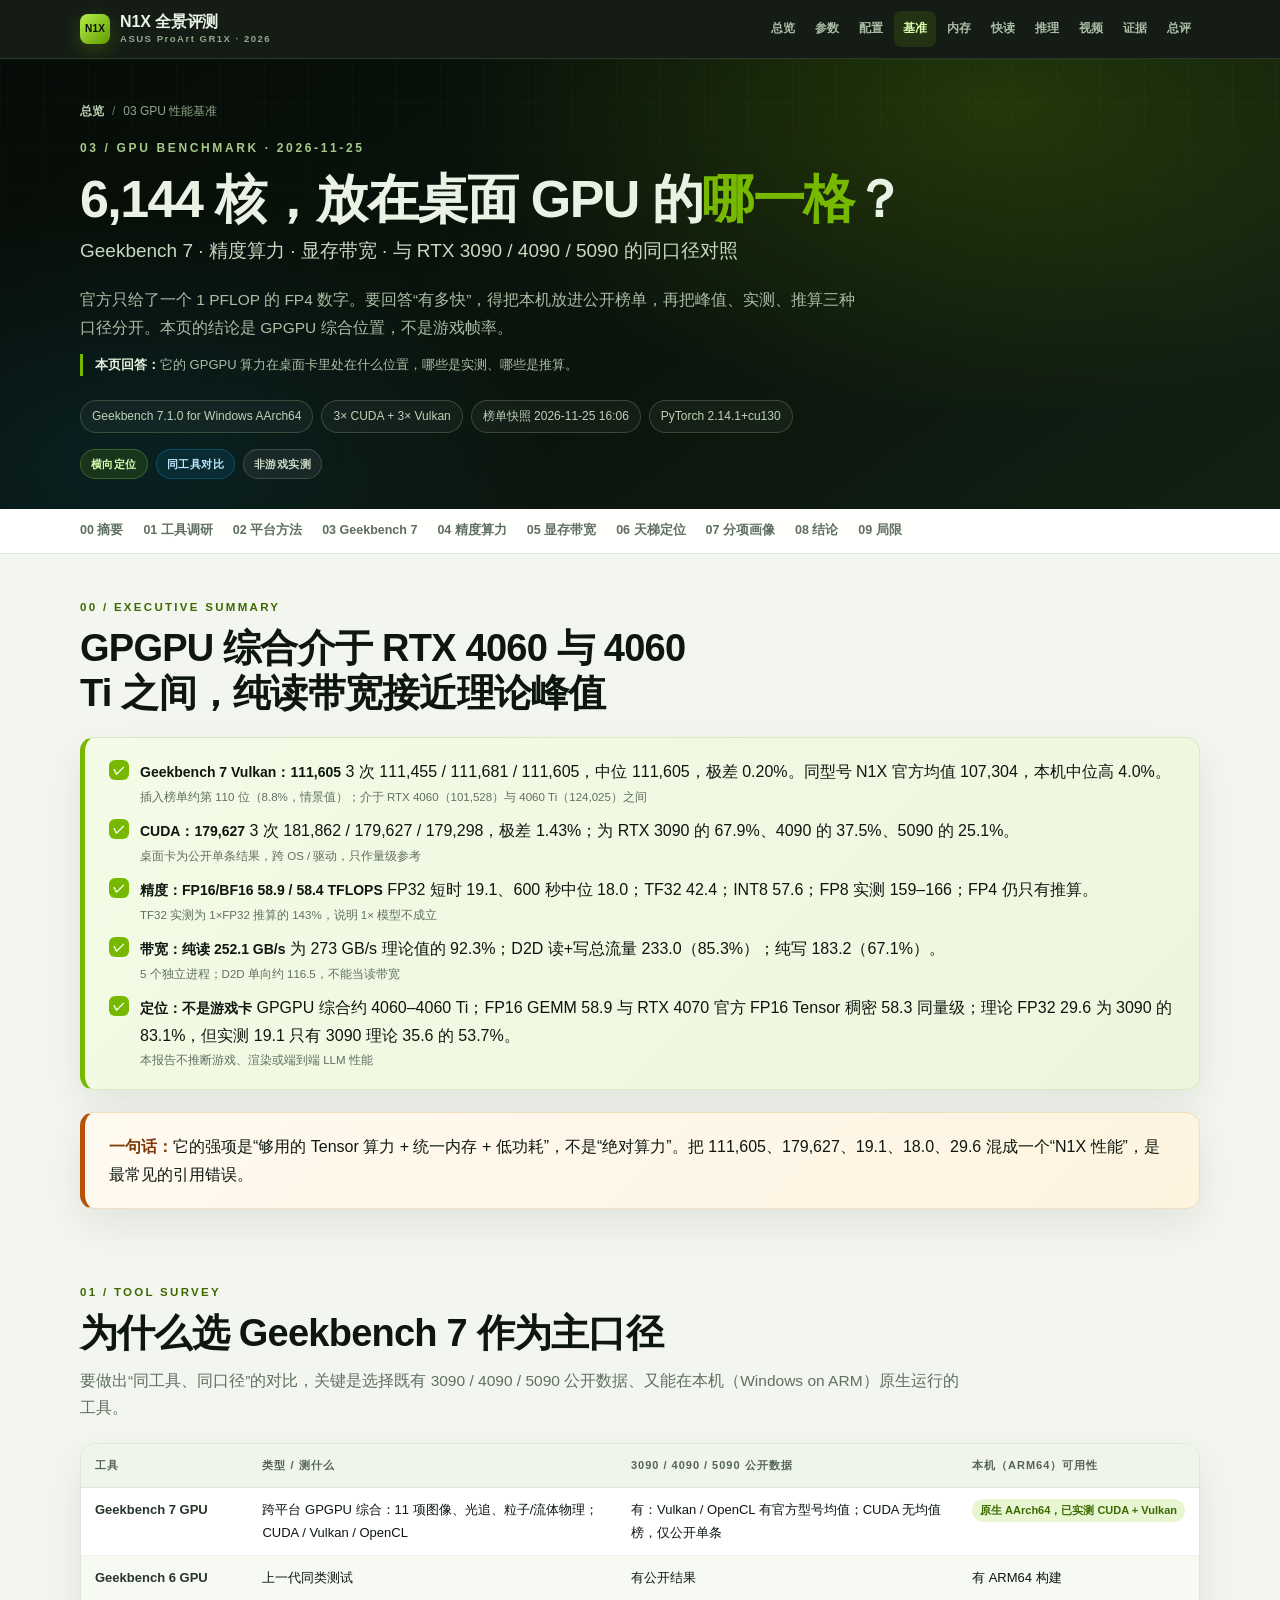
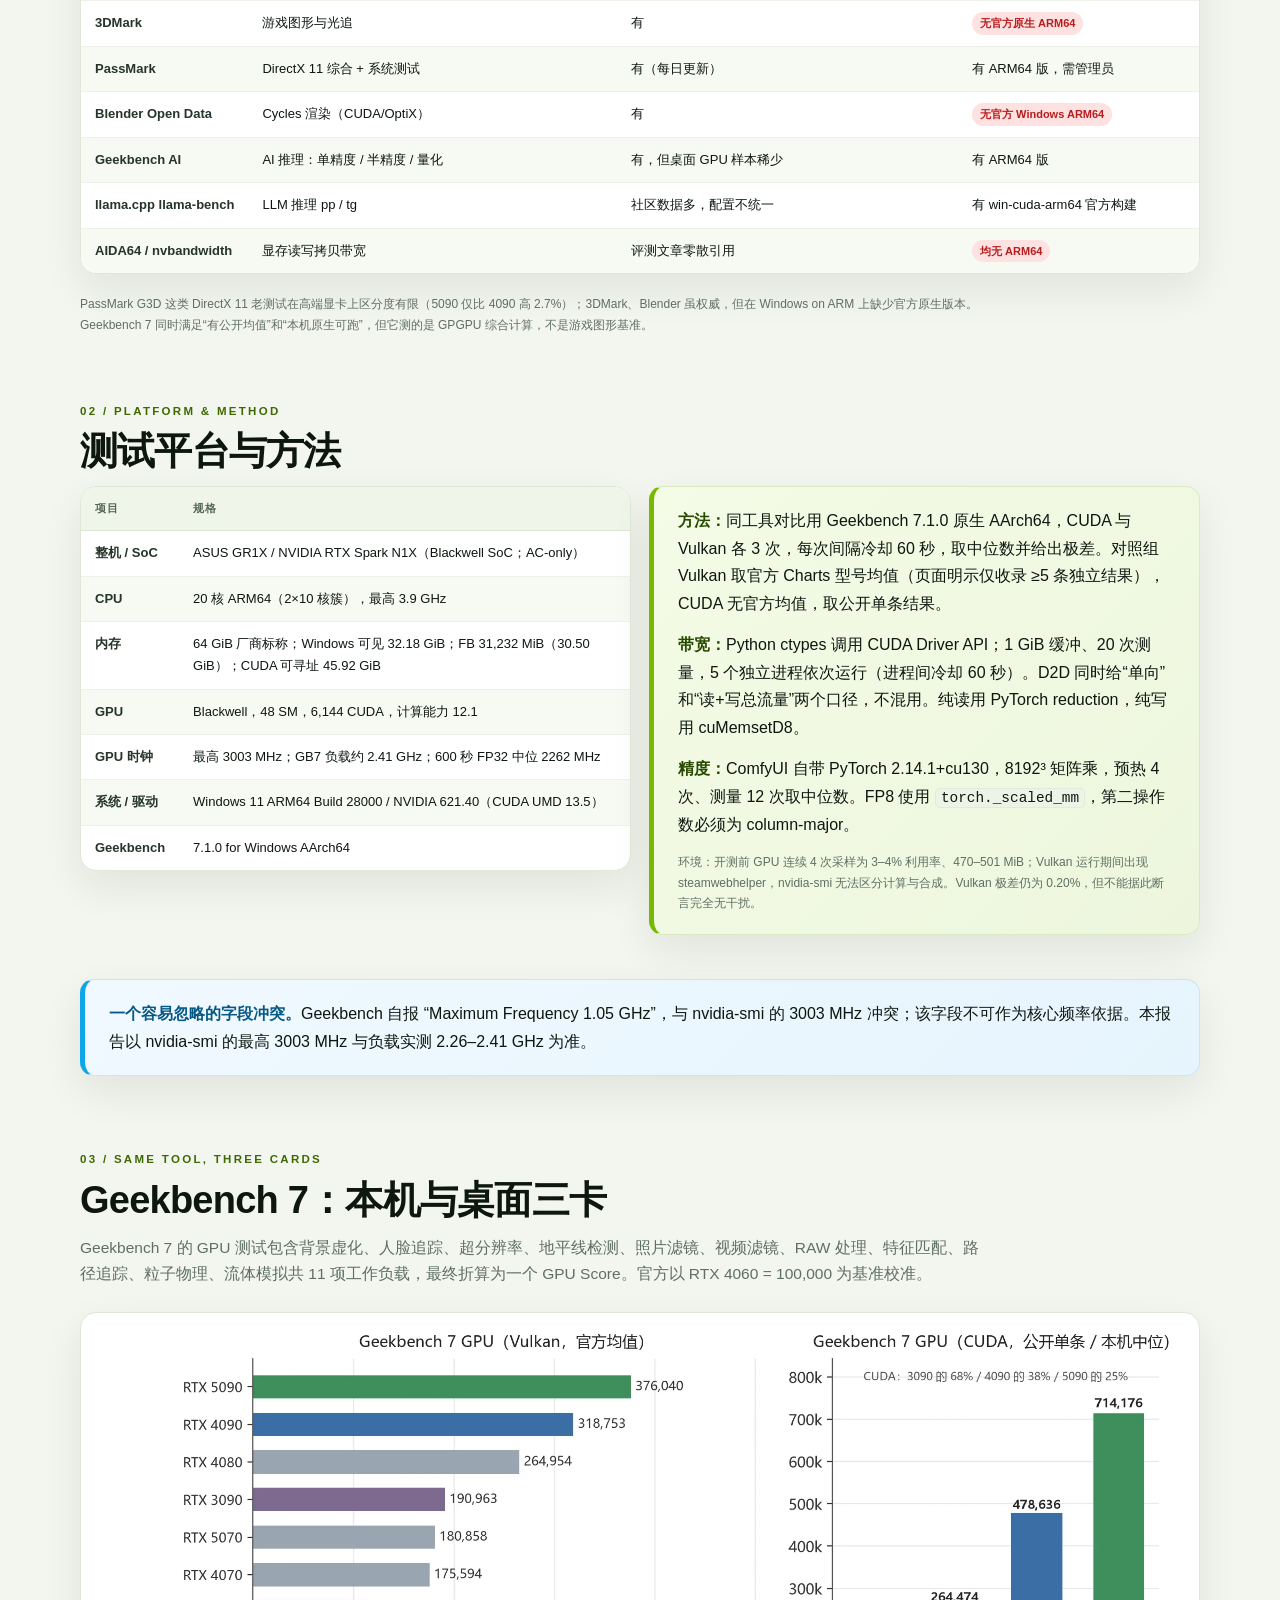
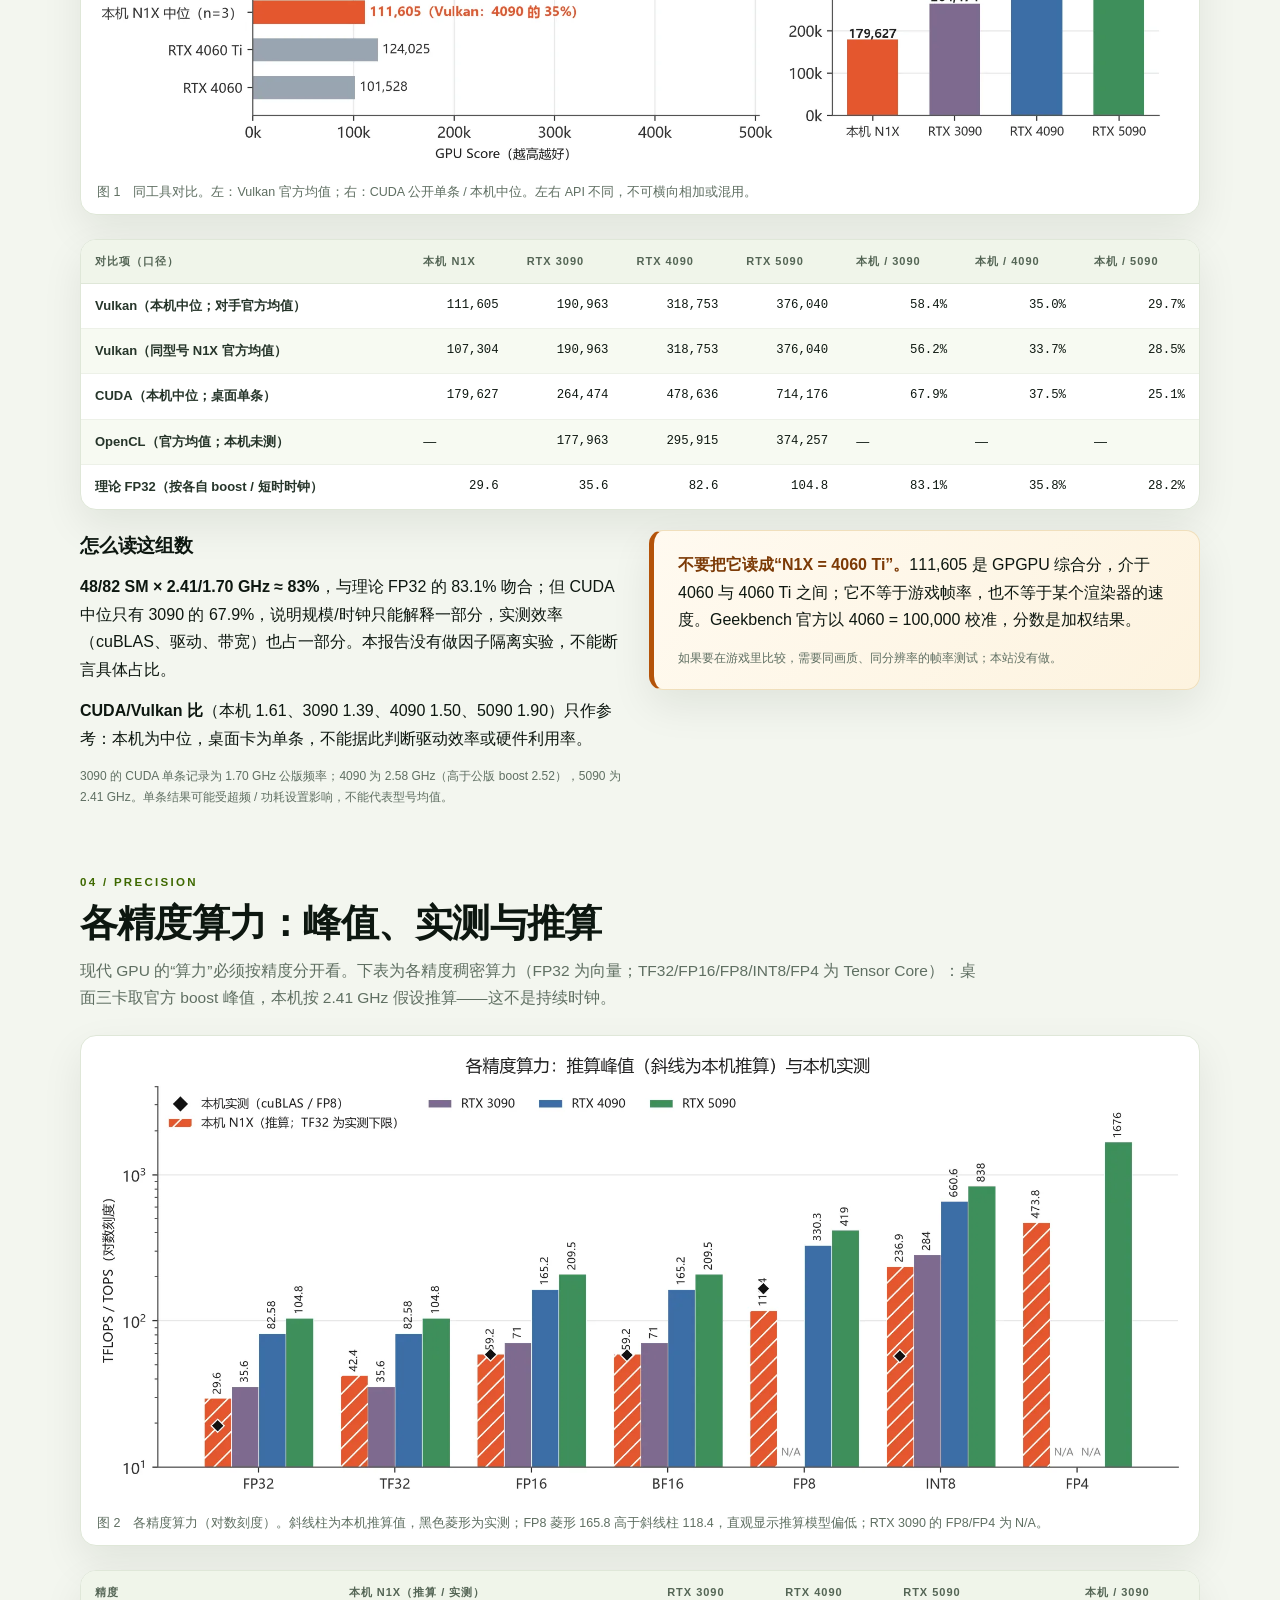
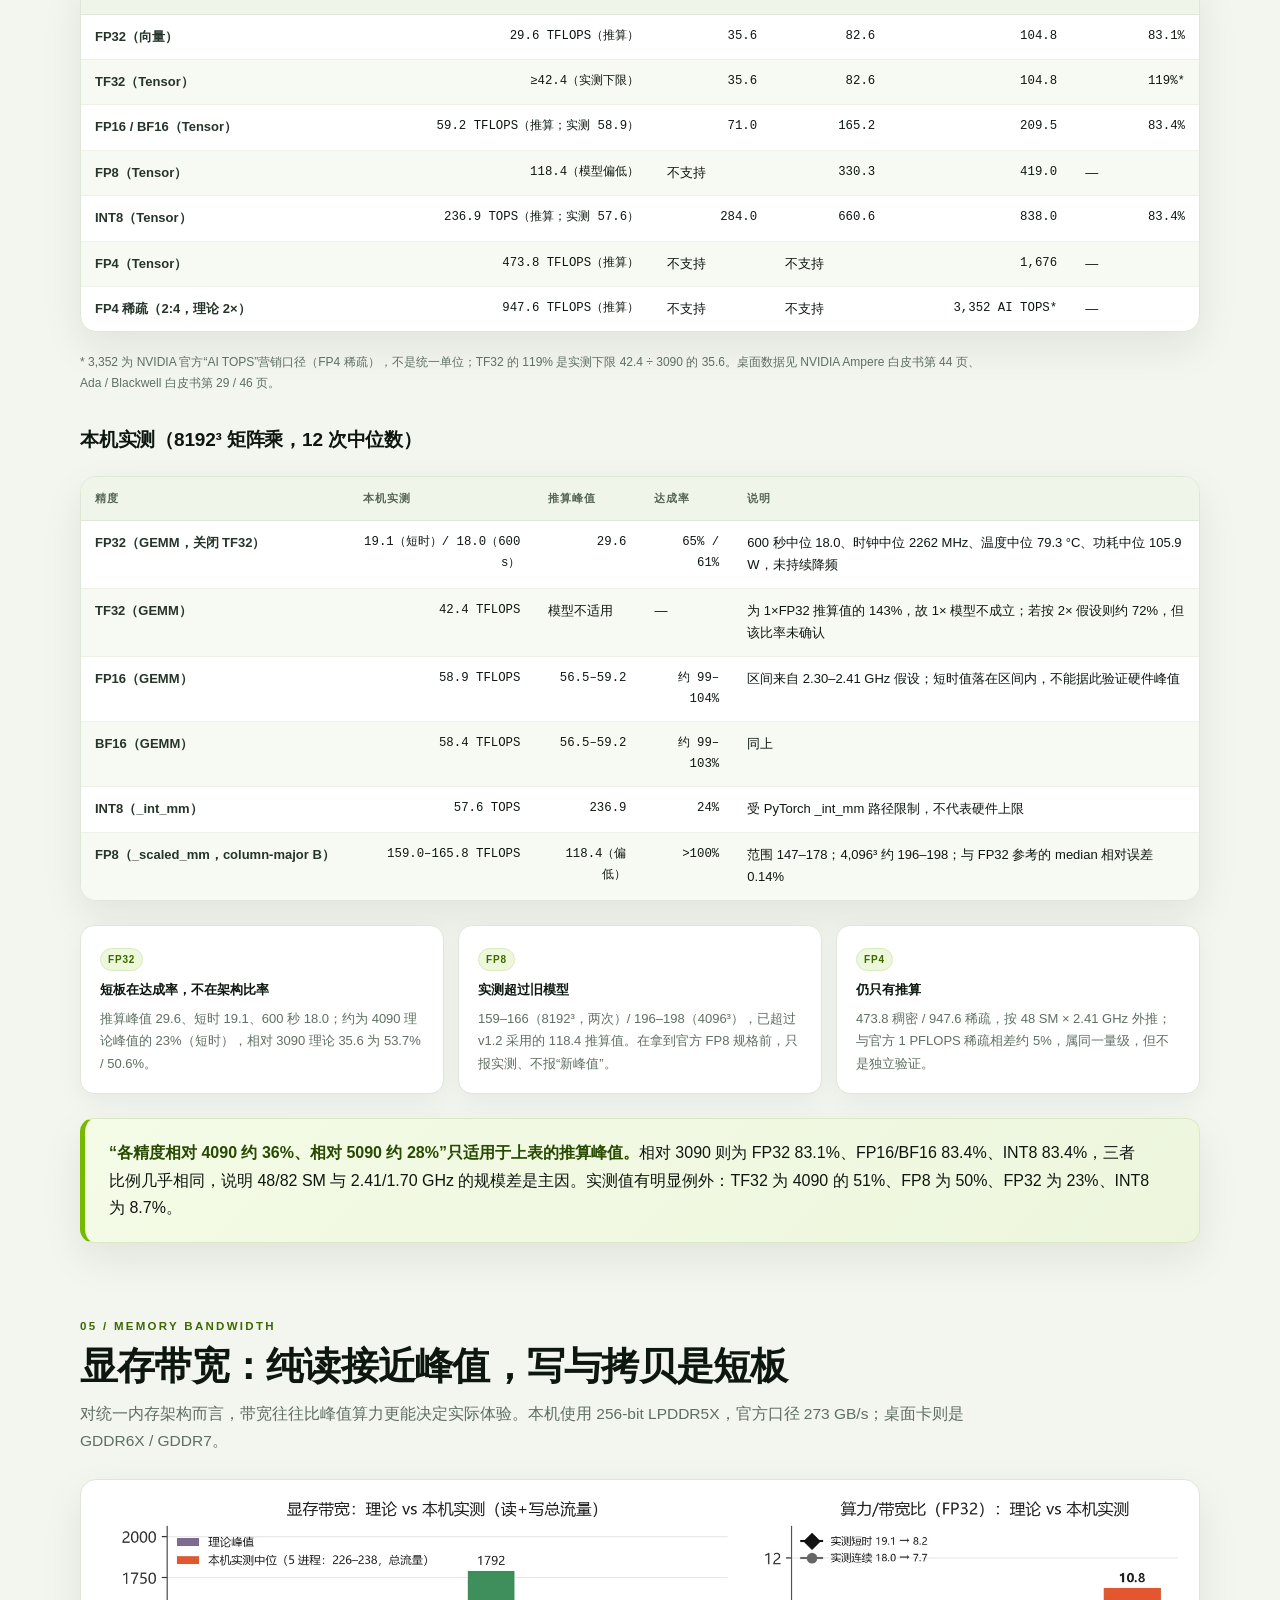
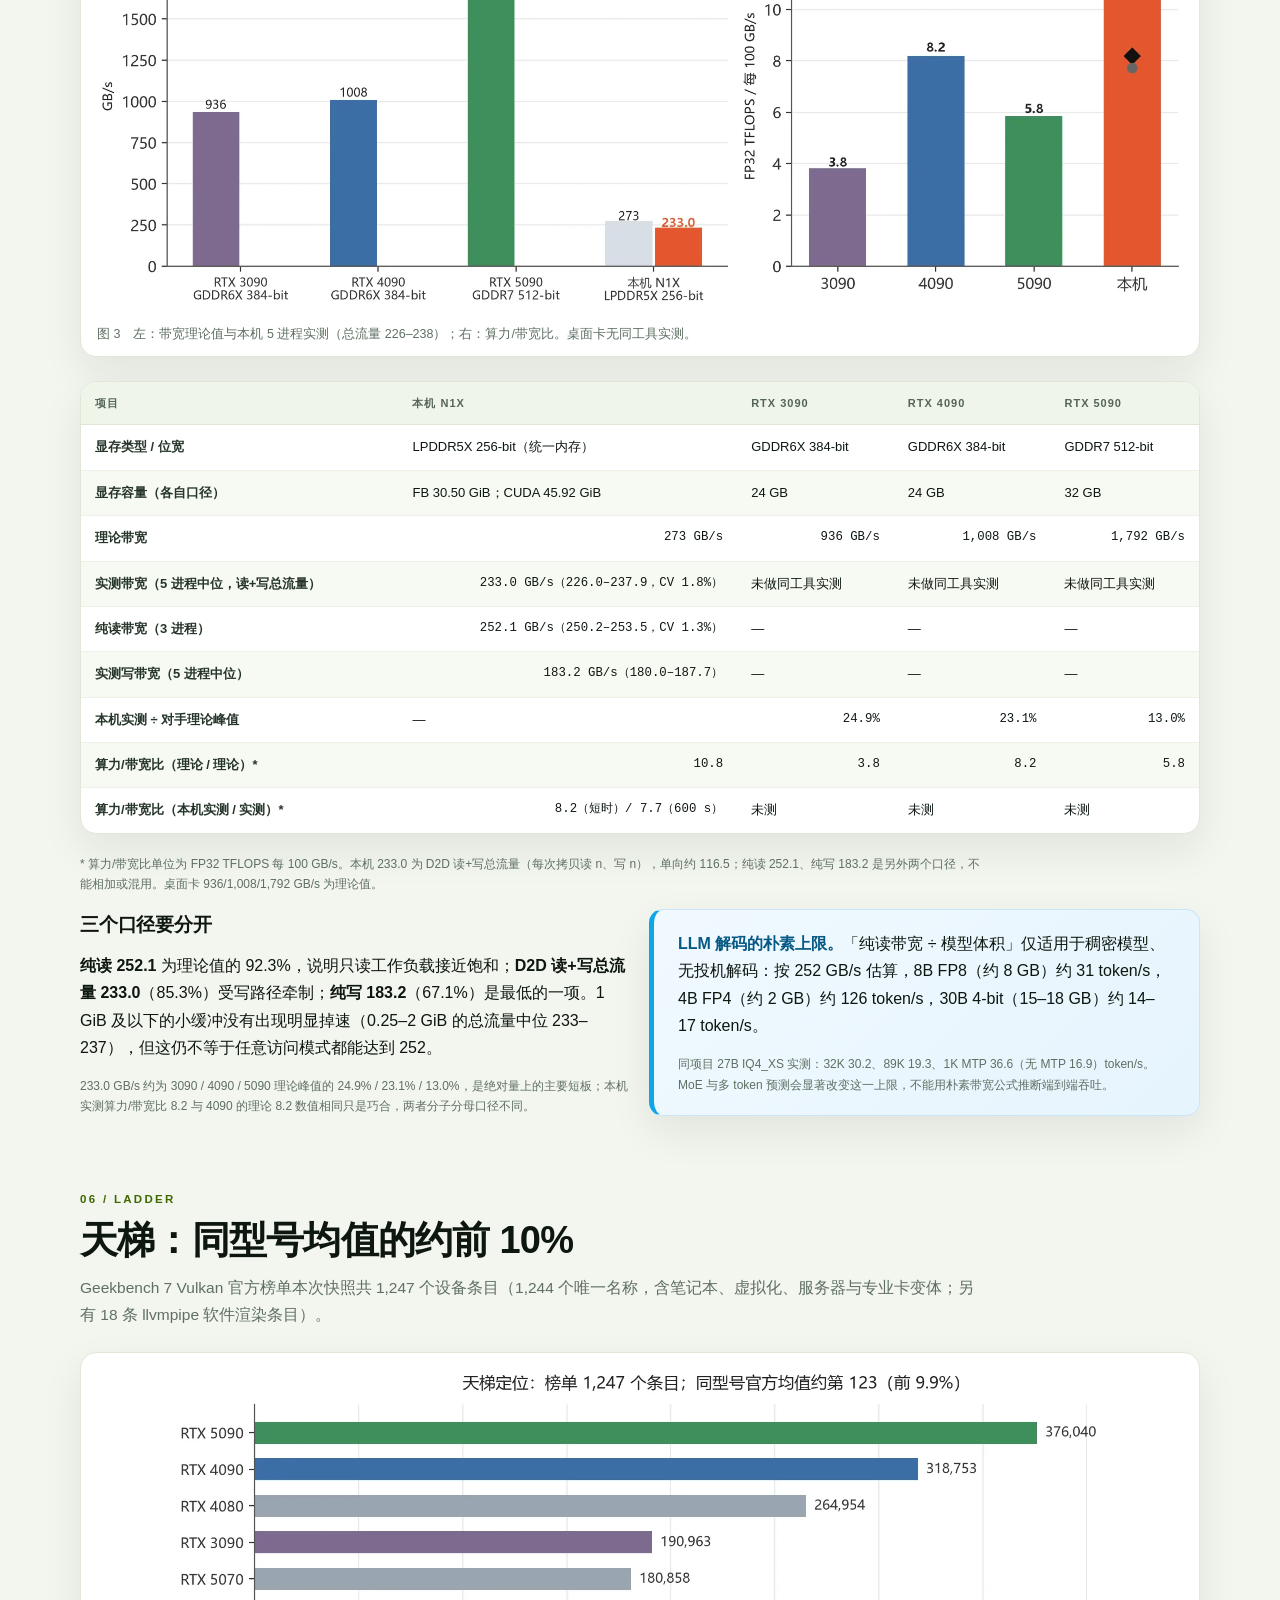
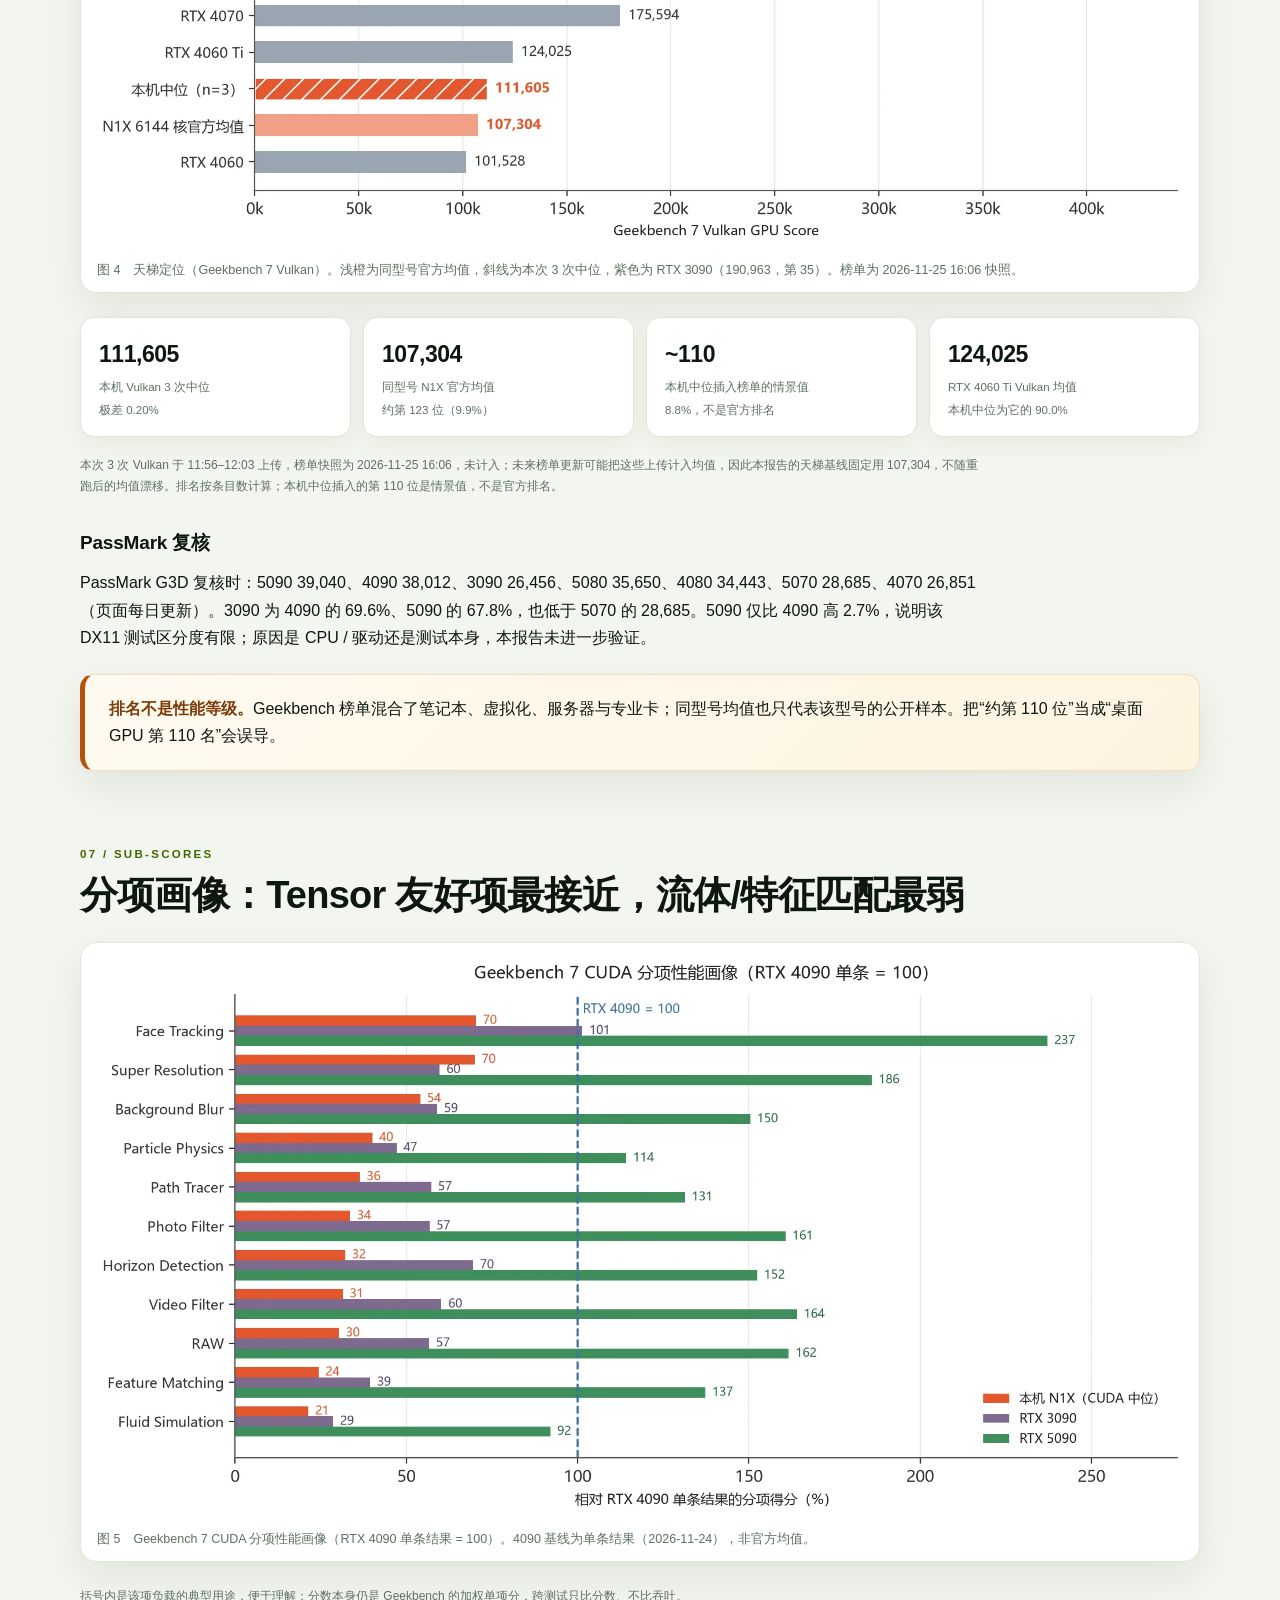
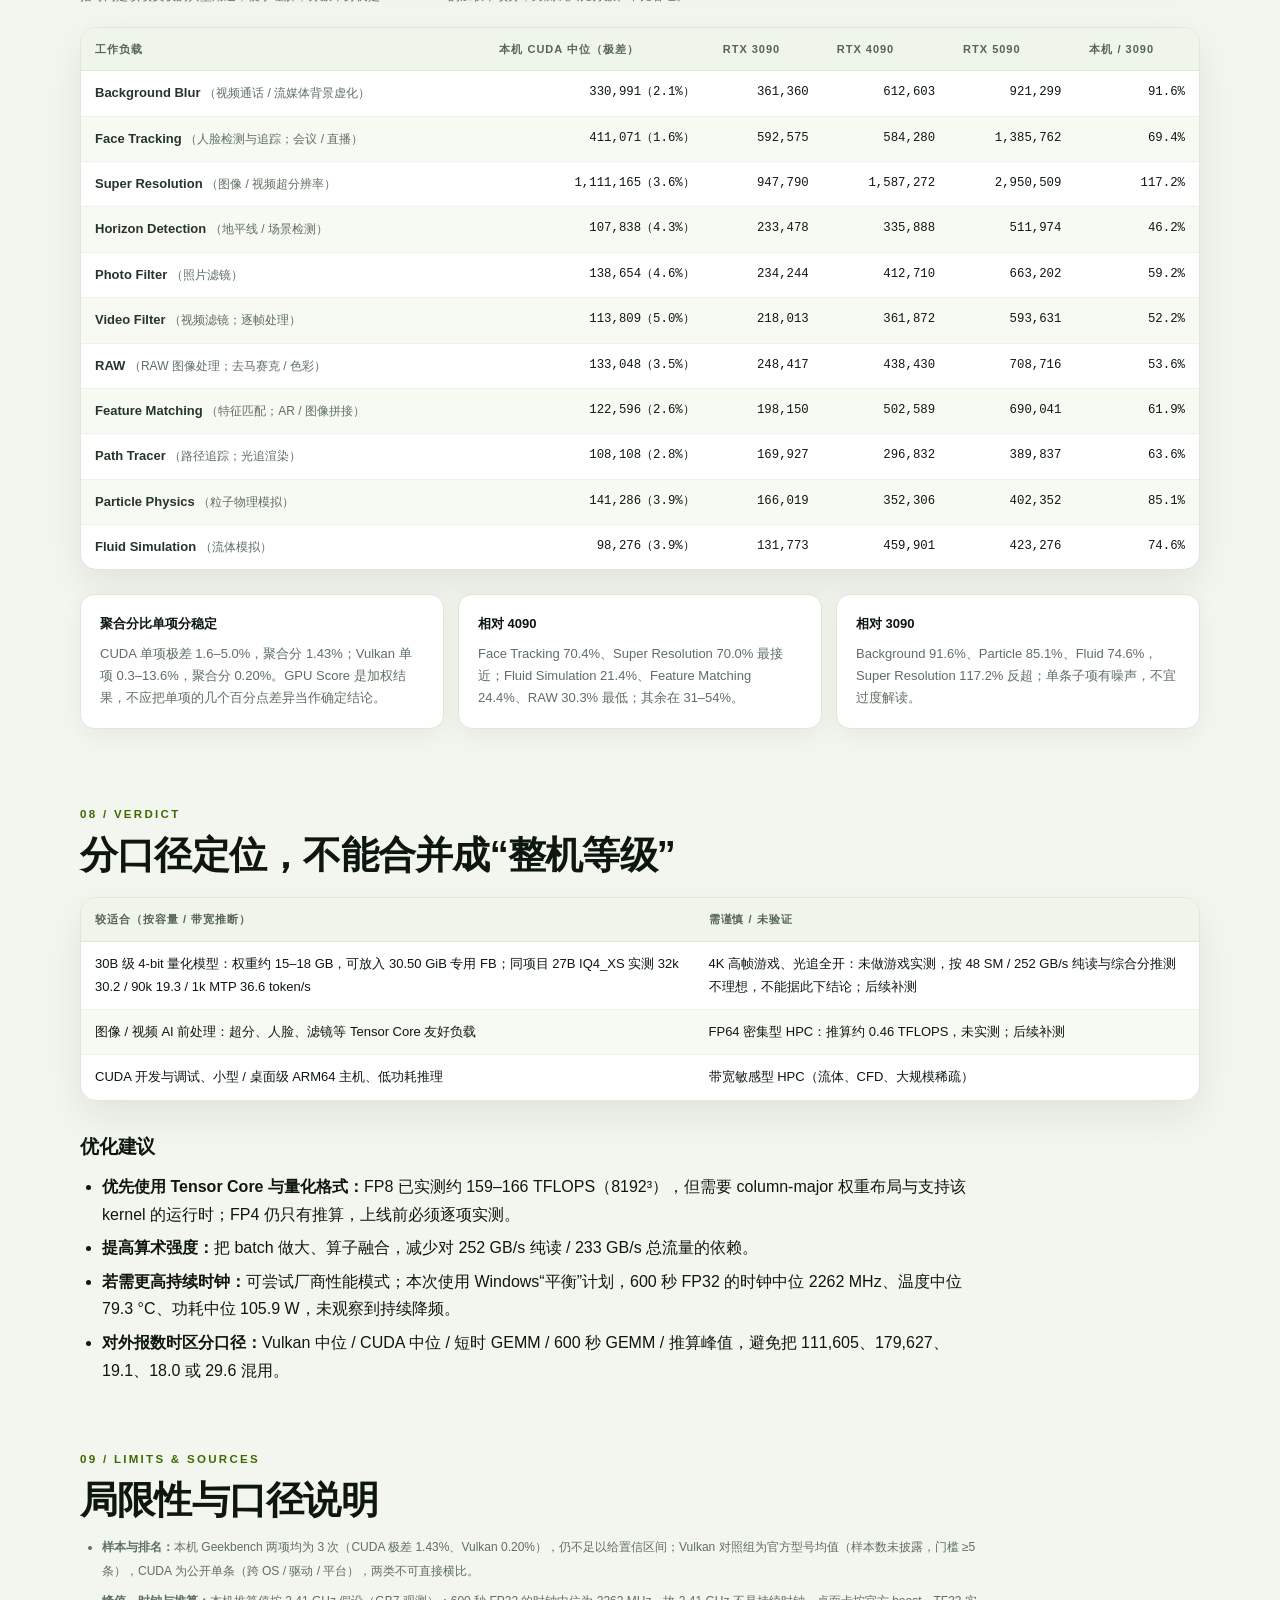
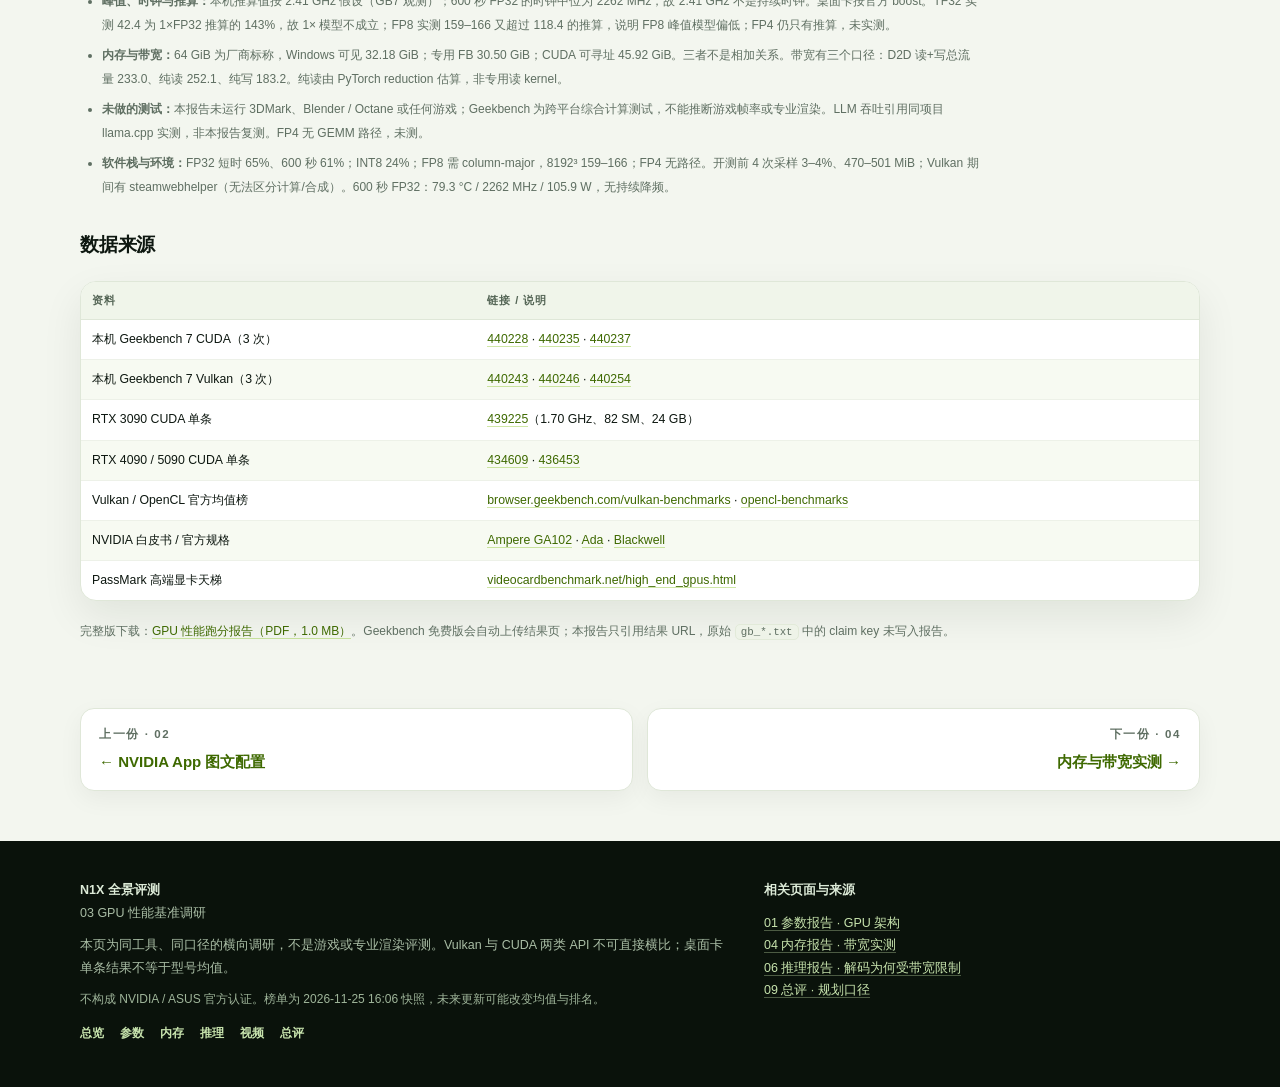
==== benchmark.html @ 232b4c3b "站点发布版：N1X RTX Spark 全景评测（9 份报告 + 总览） 纯静态站点，WebP 图片与证据截图；原始日志不随仓库发布。发布用 Actions 白名单，只上传 HTML / assets" ====
<!doctype html>
<html lang="zh-CN">
<head>
<meta charset="utf-8">
<meta name="viewport" content="width=device-width,initial-scale=1">
<title>03 GPU 性能基准调研 · N1X 全景评测</title>
<meta name="description" content="RTX Spark N1X 的 Geekbench 7、各精度算力与显存带宽实测，与 RTX 3090 / 4090 / 5090 的同口径对照。">
<link rel="stylesheet" href="assets/site.css">
<link rel="icon" href="assets/favicon.svg" type="image/svg+xml">
</head>
<body>
<a class="skip-link" href="#main">跳到正文</a>
<div class="progress-bar" aria-hidden="true"></div>

<header class="topbar">
  <div class="wrap">
    <a class="brand" href="index.html"><span class="mark">N1X</span><span>N1X 全景评测<small>ASUS ProArt GR1X · 2026</small></span></a>
    <button class="nav-toggle" type="button" aria-expanded="false" aria-controls="site-nav">目录</button>
    <nav class="nav" id="site-nav" aria-label="站点导航">
      <a href="index.html">总览</a>
      <a href="spec.html">参数</a>
      <a href="nvidia-app.html">配置</a>
      <a href="benchmark.html" class="active">基准</a>
      <a href="memory.html">内存</a>
      <a href="memory-story.html">快读</a>
      <a href="qwen.html">推理</a>
      <a href="h3.html">视频</a>
      <a href="evidence.html">证据</a>
      <a href="verdict.html">总评</a>
    </nav>
  </div>
</header>

<header class="hero compact">
  <div class="wrap">
    <div class="crumbs"><a href="index.html">总览</a><span class="sep">/</span><span>03 GPU 性能基准</span></div>
    <div class="eyebrow">03 / GPU benchmark · 2026-11-25</div>
    <h1>6,144 核，放在桌面 GPU 的<span>哪一格</span>？</h1>
    <p class="sub">Geekbench 7 · 精度算力 · 显存带宽 · 与 RTX 3090 / 4090 / 5090 的同口径对照</p>
    <p class="lede">官方只给了一个 1 PFLOP 的 FP4 数字。要回答“有多快”，得把本机放进公开榜单，再把峰值、实测、推算三种口径分开。本页的结论是 GPGPU 综合位置，不是游戏帧率。</p>
    <p class="page-q"><b>本页回答：</b>它的 GPGPU 算力在桌面卡里处在什么位置，哪些是实测、哪些是推算。</p>
    <div class="meta">
      <span>Geekbench 7.1.0 for Windows AArch64</span>
      <span>3× CUDA + 3× Vulkan</span>
      <span>榜单快照 2026-11-25 16:06</span>
      <span>PyTorch 2.14.1+cu130</span>
    </div>
    <div class="roles"><span class="role-pill">横向定位</span><span class="role-pill alt">同工具对比</span><span class="role-pill gray">非游戏实测</span></div>
  </div>
</header>

<nav class="toc" aria-label="本页目录">
  <div class="wrap">
    <a href="#s-summary">00 摘要</a><a href="#s-tools">01 工具调研</a><a href="#s-platform">02 平台方法</a>
    <a href="#s-gb7">03 Geekbench 7</a><a href="#s-precision">04 精度算力</a><a href="#s-bandwidth">05 显存带宽</a>
    <a href="#s-ladder">06 天梯定位</a><a href="#s-profile">07 分项画像</a><a href="#s-conclusion">08 结论</a><a href="#s-limits">09 局限</a>
  </div>
</nav>

<main class="wrap" id="main">

<section id="s-summary">
  <div class="kicker">00 / Executive summary</div>
  <h2>GPGPU 综合介于 RTX 4060 与 4060 Ti 之间，纯读带宽接近理论峰值</h2>
  <div class="callout">
    <ul class="checklist">
      <li><span class="ck">✓</span><div><b>Geekbench 7 Vulkan：111,605</b> 3 次 111,455 / 111,681 / 111,605，中位 111,605，极差 0.20%。同型号 N1X 官方均值 107,304，本机中位高 4.0%。<span class="tiny">插入榜单约第 110 位（8.8%，情景值）；介于 RTX 4060（101,528）与 4060 Ti（124,025）之间</span></div></li>
      <li><span class="ck">✓</span><div><b>CUDA：179,627</b> 3 次 181,862 / 179,627 / 179,298，极差 1.43%；为 RTX 3090 的 67.9%、4090 的 37.5%、5090 的 25.1%。<span class="tiny">桌面卡为公开单条结果，跨 OS / 驱动，只作量级参考</span></div></li>
      <li><span class="ck">✓</span><div><b>精度：FP16/BF16 58.9 / 58.4 TFLOPS</b> FP32 短时 19.1、600 秒中位 18.0；TF32 42.4；INT8 57.6；FP8 实测 159–166；FP4 仍只有推算。<span class="tiny">TF32 实测为 1×FP32 推算的 143%，说明 1× 模型不成立</span></div></li>
      <li><span class="ck">✓</span><div><b>带宽：纯读 252.1 GB/s</b> 为 273 GB/s 理论值的 92.3%；D2D 读+写总流量 233.0（85.3%）；纯写 183.2（67.1%）。<span class="tiny">5 个独立进程；D2D 单向约 116.5，不能当读带宽</span></div></li>
      <li><span class="ck">✓</span><div><b>定位：不是游戏卡</b> GPGPU 综合约 4060–4060 Ti；FP16 GEMM 58.9 与 RTX 4070 官方 FP16 Tensor 稠密 58.3 同量级；理论 FP32 29.6 为 3090 的 83.1%，但实测 19.1 只有 3090 理论 35.6 的 53.7%。<span class="tiny">本报告不推断游戏、渲染或端到端 LLM 性能</span></div></li>
    </ul>
  </div>
  <div class="callout amber">
    <p><strong>一句话：</strong>它的强项是“够用的 Tensor 算力 + 统一内存 + 低功耗”，不是“绝对算力”。把 111,605、179,627、19.1、18.0、29.6 混成一个“N1X 性能”，是最常见的引用错误。</p>
  </div>
</section>

<section id="s-tools">
  <div class="kicker">01 / Tool survey</div>
  <h2>为什么选 Geekbench 7 作为主口径</h2>
  <p class="lead">要做出“同工具、同口径”的对比，关键是选择既有 3090 / 4090 / 5090 公开数据、又能在本机（Windows on ARM）原生运行的工具。</p>
  <div class="table-wrap">
    <table>
      <thead><tr><th>工具</th><th>类型 / 测什么</th><th>3090 / 4090 / 5090 公开数据</th><th>本机（ARM64）可用性</th></tr></thead>
      <tbody>
        <tr><td class="dim">Geekbench 7 GPU</td><td>跨平台 GPGPU 综合：11 项图像、光追、粒子/流体物理；CUDA / Vulkan / OpenCL</td><td>有：Vulkan / OpenCL 有官方型号均值；CUDA 无均值榜，仅公开单条</td><td><span class="badge ok">原生 AArch64，已实测 CUDA + Vulkan</span></td></tr>
        <tr><td class="dim">Geekbench 6 GPU</td><td>上一代同类测试</td><td>有公开结果</td><td>有 ARM64 构建</td></tr>
        <tr><td class="dim">3DMark</td><td>游戏图形与光追</td><td>有</td><td><span class="badge no">无官方原生 ARM64</span></td></tr>
        <tr><td class="dim">PassMark</td><td>DirectX 11 综合 + 系统测试</td><td>有（每日更新）</td><td>有 ARM64 版，需管理员</td></tr>
        <tr><td class="dim">Blender Open Data</td><td>Cycles 渲染（CUDA/OptiX）</td><td>有</td><td><span class="badge no">无官方 Windows ARM64</span></td></tr>
        <tr><td class="dim">Geekbench AI</td><td>AI 推理：单精度 / 半精度 / 量化</td><td>有，但桌面 GPU 样本稀少</td><td>有 ARM64 版</td></tr>
        <tr><td class="dim">llama.cpp llama-bench</td><td>LLM 推理 pp / tg</td><td>社区数据多，配置不统一</td><td>有 win-cuda-arm64 官方构建</td></tr>
        <tr><td class="dim">AIDA64 / nvbandwidth</td><td>显存读写拷贝带宽</td><td>评测文章零散引用</td><td><span class="badge no">均无 ARM64</span></td></tr>
      </tbody>
    </table>
  </div>
  <p class="small">PassMark G3D 这类 DirectX 11 老测试在高端显卡上区分度有限（5090 仅比 4090 高 2.7%）；3DMark、Blender 虽权威，但在 Windows on ARM 上缺少官方原生版本。Geekbench 7 同时满足“有公开均值”和“本机原生可跑”，但它测的是 GPGPU 综合计算，不是游戏图形基准。</p>
</section>

<section id="s-platform">
  <div class="kicker">02 / Platform & method</div>
  <h2>测试平台与方法</h2>
  <div class="grid-2">
    <div class="table-wrap" style="margin-top:0">
      <table>
        <thead><tr><th>项目</th><th>规格</th></tr></thead>
        <tbody>
          <tr><td class="dim">整机 / SoC</td><td>ASUS GR1X / NVIDIA RTX Spark N1X（Blackwell SoC；AC-only）</td></tr>
          <tr><td class="dim">CPU</td><td>20 核 ARM64（2×10 核簇），最高 3.9 GHz</td></tr>
          <tr><td class="dim">内存</td><td>64 GiB 厂商标称；Windows 可见 32.18 GiB；FB 31,232 MiB（30.50 GiB）；CUDA 可寻址 45.92 GiB</td></tr>
          <tr><td class="dim">GPU</td><td>Blackwell，48 SM，6,144 CUDA，计算能力 12.1</td></tr>
          <tr><td class="dim">GPU 时钟</td><td>最高 3003 MHz；GB7 负载约 2.41 GHz；600 秒 FP32 中位 2262 MHz</td></tr>
          <tr><td class="dim">系统 / 驱动</td><td>Windows 11 ARM64 Build 28000 / NVIDIA 621.40（CUDA UMD 13.5）</td></tr>
          <tr><td class="dim">Geekbench</td><td>7.1.0 for Windows AArch64</td></tr>
        </tbody>
      </table>
    </div>
    <div class="callout" style="margin-top:0">
      <p><strong>方法：</strong>同工具对比用 Geekbench 7.1.0 原生 AArch64，CUDA 与 Vulkan 各 3 次，每次间隔冷却 60 秒，取中位数并给出极差。对照组 Vulkan 取官方 Charts 型号均值（页面明示仅收录 ≥5 条独立结果），CUDA 无官方均值，取公开单条结果。</p>
      <p><strong>带宽：</strong>Python ctypes 调用 CUDA Driver API；1 GiB 缓冲、20 次测量，5 个独立进程依次运行（进程间冷却 60 秒）。D2D 同时给“单向”和“读+写总流量”两个口径，不混用。纯读用 PyTorch reduction，纯写用 cuMemsetD8。</p>
      <p><strong>精度：</strong>ComfyUI 自带 PyTorch 2.14.1+cu130，8192³ 矩阵乘，预热 4 次、测量 12 次取中位数。FP8 使用 <code>torch._scaled_mm</code>，第二操作数必须为 column-major。</p>
      <p class="small" style="margin-bottom:0">环境：开测前 GPU 连续 4 次采样为 3–4% 利用率、470–501 MiB；Vulkan 运行期间出现 steamwebhelper，nvidia-smi 无法区分计算与合成。Vulkan 极差仍为 0.20%，但不能据此断言完全无干扰。</p>
    </div>
  </div>
  <div class="callout blue">
    <p><strong>一个容易忽略的字段冲突。</strong>Geekbench 自报 “Maximum Frequency 1.05 GHz”，与 nvidia-smi 的 3003 MHz 冲突；该字段不可作为核心频率依据。本报告以 nvidia-smi 的最高 3003 MHz 与负载实测 2.26–2.41 GHz 为准。</p>
  </div>
</section>

<section id="s-gb7">
  <div class="kicker">03 / Same tool, three cards</div>
  <h2>Geekbench 7：本机与桌面三卡</h2>
  <p class="lead">Geekbench 7 的 GPU 测试包含背景虚化、人脸追踪、超分辨率、地平线检测、照片滤镜、视频滤镜、RAW 处理、特征匹配、路径追踪、粒子物理、流体模拟共 11 项工作负载，最终折算为一个 GPU Score。官方以 RTX 4060 = 100,000 为基准校准。</p>
  <figure>
    <img src="assets/img/bench/fig1_gb7.webp" alt="Geekbench 7 本机与 RTX 3090/4090/5090 对比图" width="2056" height="840" loading="lazy" decoding="async">
    <figcaption>图 1　同工具对比。左：Vulkan 官方均值；右：CUDA 公开单条 / 本机中位。左右 API 不同，不可横向相加或混用。</figcaption>
  </figure>
  <div class="table-wrap">
    <table>
      <thead><tr><th>对比项（口径）</th><th>本机 N1X</th><th>RTX 3090</th><th>RTX 4090</th><th>RTX 5090</th><th>本机 / 3090</th><th>本机 / 4090</th><th>本机 / 5090</th></tr></thead>
      <tbody>
        <tr><td class="dim">Vulkan（本机中位；对手官方均值）</td><td class="num">111,605</td><td class="num">190,963</td><td class="num">318,753</td><td class="num">376,040</td><td class="num">58.4%</td><td class="num">35.0%</td><td class="num">29.7%</td></tr>
        <tr><td class="dim">Vulkan（同型号 N1X 官方均值）</td><td class="num">107,304</td><td class="num">190,963</td><td class="num">318,753</td><td class="num">376,040</td><td class="num">56.2%</td><td class="num">33.7%</td><td class="num">28.5%</td></tr>
        <tr><td class="dim">CUDA（本机中位；桌面单条）</td><td class="num">179,627</td><td class="num">264,474</td><td class="num">478,636</td><td class="num">714,176</td><td class="num">67.9%</td><td class="num">37.5%</td><td class="num">25.1%</td></tr>
        <tr><td class="dim">OpenCL（官方均值；本机未测）</td><td>—</td><td class="num">177,963</td><td class="num">295,915</td><td class="num">374,257</td><td>—</td><td>—</td><td>—</td></tr>
        <tr><td class="dim">理论 FP32（按各自 boost / 短时时钟）</td><td class="num">29.6</td><td class="num">35.6</td><td class="num">82.6</td><td class="num">104.8</td><td class="num">83.1%</td><td class="num">35.8%</td><td class="num">28.2%</td></tr>
      </tbody>
    </table>
  </div>
  <div class="grid-2">
    <div>
      <h3 style="margin-top:0">怎么读这组数</h3>
      <p><b>48/82 SM × 2.41/1.70 GHz ≈ 83%</b>，与理论 FP32 的 83.1% 吻合；但 CUDA 中位只有 3090 的 67.9%，说明规模/时钟只能解释一部分，实测效率（cuBLAS、驱动、带宽）也占一部分。本报告没有做因子隔离实验，不能断言具体占比。</p>
      <p><b>CUDA/Vulkan 比</b>（本机 1.61、3090 1.39、4090 1.50、5090 1.90）只作参考：本机为中位，桌面卡为单条，不能据此判断驱动效率或硬件利用率。</p>
      <p class="small">3090 的 CUDA 单条记录为 1.70 GHz 公版频率；4090 为 2.58 GHz（高于公版 boost 2.52），5090 为 2.41 GHz。单条结果可能受超频 / 功耗设置影响，不能代表型号均值。</p>
    </div>
    <div class="callout amber" style="margin-top:0">
      <p><strong>不要把它读成“N1X = 4060 Ti”。</strong>111,605 是 GPGPU 综合分，介于 4060 与 4060 Ti 之间；它不等于游戏帧率，也不等于某个渲染器的速度。Geekbench 官方以 4060 = 100,000 校准，分数是加权结果。</p>
      <p class="small" style="margin-bottom:0">如果要在游戏里比较，需要同画质、同分辨率的帧率测试；本站没有做。</p>
    </div>
  </div>
</section>

<section id="s-precision">
  <div class="kicker">04 / Precision</div>
  <h2>各精度算力：峰值、实测与推算</h2>
  <p class="lead">现代 GPU 的“算力”必须按精度分开看。下表为各精度稠密算力（FP32 为向量；TF32/FP16/FP8/INT8/FP4 为 Tensor Core）：桌面三卡取官方 boost 峰值，本机按 2.41 GHz 假设推算——这不是持续时钟。</p>
  <figure>
    <img src="assets/img/bench/fig2_precision.webp" alt="各精度算力对比图" width="2020" height="840" loading="lazy" decoding="async">
    <figcaption>图 2　各精度算力（对数刻度）。斜线柱为本机推算值，黑色菱形为实测；FP8 菱形 165.8 高于斜线柱 118.4，直观显示推算模型偏低；RTX 3090 的 FP8/FP4 为 N/A。</figcaption>
  </figure>
  <div class="table-wrap">
    <table>
      <thead><tr><th>精度</th><th>本机 N1X（推算 / 实测）</th><th>RTX 3090</th><th>RTX 4090</th><th>RTX 5090</th><th>本机 / 3090</th></tr></thead>
      <tbody>
        <tr><td class="dim">FP32（向量）</td><td class="num">29.6 TFLOPS（推算）</td><td class="num">35.6</td><td class="num">82.6</td><td class="num">104.8</td><td class="num">83.1%</td></tr>
        <tr><td class="dim">TF32（Tensor）</td><td class="num">≥42.4（实测下限）</td><td class="num">35.6</td><td class="num">82.6</td><td class="num">104.8</td><td class="num">119%*</td></tr>
        <tr><td class="dim">FP16 / BF16（Tensor）</td><td class="num">59.2 TFLOPS（推算；实测 58.9）</td><td class="num">71.0</td><td class="num">165.2</td><td class="num">209.5</td><td class="num">83.4%</td></tr>
        <tr><td class="dim">FP8（Tensor）</td><td class="num">118.4（模型偏低）</td><td>不支持</td><td class="num">330.3</td><td class="num">419.0</td><td>—</td></tr>
        <tr><td class="dim">INT8（Tensor）</td><td class="num">236.9 TOPS（推算；实测 57.6）</td><td class="num">284.0</td><td class="num">660.6</td><td class="num">838.0</td><td class="num">83.4%</td></tr>
        <tr><td class="dim">FP4（Tensor）</td><td class="num">473.8 TFLOPS（推算）</td><td>不支持</td><td>不支持</td><td class="num">1,676</td><td>—</td></tr>
        <tr><td class="dim">FP4 稀疏（2:4，理论 2×）</td><td class="num">947.6 TFLOPS（推算）</td><td>不支持</td><td>不支持</td><td class="num">3,352 AI TOPS*</td><td>—</td></tr>
      </tbody>
    </table>
  </div>
  <p class="small">* 3,352 为 NVIDIA 官方“AI TOPS”营销口径（FP4 稀疏），不是统一单位；TF32 的 119% 是实测下限 42.4 ÷ 3090 的 35.6。桌面数据见 NVIDIA Ampere 白皮书第 44 页、Ada / Blackwell 白皮书第 29 / 46 页。</p>

  <h3>本机实测（8192³ 矩阵乘，12 次中位数）</h3>
  <div class="table-wrap">
    <table>
      <thead><tr><th>精度</th><th>本机实测</th><th>推算峰值</th><th>达成率</th><th>说明</th></tr></thead>
      <tbody>
        <tr><td class="dim">FP32（GEMM，关闭 TF32）</td><td class="num">19.1（短时）/ 18.0（600 s）</td><td class="num">29.6</td><td class="num">65% / 61%</td><td>600 秒中位 18.0、时钟中位 2262 MHz、温度中位 79.3 °C、功耗中位 105.9 W，未持续降频</td></tr>
        <tr><td class="dim">TF32（GEMM）</td><td class="num">42.4 TFLOPS</td><td>模型不适用</td><td>—</td><td>为 1×FP32 推算值的 143%，故 1× 模型不成立；若按 2× 假设则约 72%，但该比率未确认</td></tr>
        <tr><td class="dim">FP16（GEMM）</td><td class="num">58.9 TFLOPS</td><td class="num">56.5–59.2</td><td class="num">约 99–104%</td><td>区间来自 2.30–2.41 GHz 假设；短时值落在区间内，不能据此验证硬件峰值</td></tr>
        <tr><td class="dim">BF16（GEMM）</td><td class="num">58.4 TFLOPS</td><td class="num">56.5–59.2</td><td class="num">约 99–103%</td><td>同上</td></tr>
        <tr><td class="dim">INT8（_int_mm）</td><td class="num">57.6 TOPS</td><td class="num">236.9</td><td class="num">24%</td><td>受 PyTorch _int_mm 路径限制，不代表硬件上限</td></tr>
        <tr><td class="dim">FP8（_scaled_mm，column-major B）</td><td class="num">159.0–165.8 TFLOPS</td><td class="num">118.4（偏低）</td><td class="num">&gt;100%</td><td>范围 147–178；4,096³ 约 196–198；与 FP32 参考的 median 相对误差 0.14%</td></tr>
      </tbody>
    </table>
  </div>
  <div class="notes">
    <div class="note-card"><span class="tag">FP32</span><b>短板在达成率，不在架构比率</b><p>推算峰值 29.6、短时 19.1、600 秒 18.0；约为 4090 理论峰值的 23%（短时），相对 3090 理论 35.6 为 53.7% / 50.6%。</p></div>
    <div class="note-card"><span class="tag">FP8</span><b>实测超过旧模型</b><p>159–166（8192³，两次）/ 196–198（4096³），已超过 v1.2 采用的 118.4 推算值。在拿到官方 FP8 规格前，只报实测、不报“新峰值”。</p></div>
    <div class="note-card"><span class="tag">FP4</span><b>仍只有推算</b><p>473.8 稠密 / 947.6 稀疏，按 48 SM × 2.41 GHz 外推；与官方 1 PFLOPS 稀疏相差约 5%，属同一量级，但不是独立验证。</p></div>
  </div>
  <div class="callout">
    <p><strong>“各精度相对 4090 约 36%、相对 5090 约 28%”只适用于上表的推算峰值。</strong>相对 3090 则为 FP32 83.1%、FP16/BF16 83.4%、INT8 83.4%，三者比例几乎相同，说明 48/82 SM 与 2.41/1.70 GHz 的规模差是主因。实测值有明显例外：TF32 为 4090 的 51%、FP8 为 50%、FP32 为 23%、INT8 为 8.7%。</p>
  </div>
</section>

<section id="s-bandwidth">
  <div class="kicker">05 / Memory bandwidth</div>
  <h2>显存带宽：纯读接近峰值，写与拷贝是短板</h2>
  <p class="lead">对统一内存架构而言，带宽往往比峰值算力更能决定实际体验。本机使用 256-bit LPDDR5X，官方口径 273 GB/s；桌面卡则是 GDDR6X / GDDR7。</p>
  <figure>
    <img src="assets/img/bench/fig3_bandwidth.webp" alt="显存带宽与算力带宽比对比图" width="2020" height="780" loading="lazy" decoding="async">
    <figcaption>图 3　左：带宽理论值与本机 5 进程实测（总流量 226–238）；右：算力/带宽比。桌面卡无同工具实测。</figcaption>
  </figure>
  <div class="table-wrap">
    <table>
      <thead><tr><th>项目</th><th>本机 N1X</th><th>RTX 3090</th><th>RTX 4090</th><th>RTX 5090</th></tr></thead>
      <tbody>
        <tr><td class="dim">显存类型 / 位宽</td><td>LPDDR5X 256-bit（统一内存）</td><td>GDDR6X 384-bit</td><td>GDDR6X 384-bit</td><td>GDDR7 512-bit</td></tr>
        <tr><td class="dim">显存容量（各自口径）</td><td>FB 30.50 GiB；CUDA 45.92 GiB</td><td>24 GB</td><td>24 GB</td><td>32 GB</td></tr>
        <tr><td class="dim">理论带宽</td><td class="num">273 GB/s</td><td class="num">936 GB/s</td><td class="num">1,008 GB/s</td><td class="num">1,792 GB/s</td></tr>
        <tr><td class="dim">实测带宽（5 进程中位，读+写总流量）</td><td class="num">233.0 GB/s（226.0–237.9，CV 1.8%）</td><td>未做同工具实测</td><td>未做同工具实测</td><td>未做同工具实测</td></tr>
        <tr><td class="dim">纯读带宽（3 进程）</td><td class="num">252.1 GB/s（250.2–253.5，CV 1.3%）</td><td>—</td><td>—</td><td>—</td></tr>
        <tr><td class="dim">实测写带宽（5 进程中位）</td><td class="num">183.2 GB/s（180.0–187.7）</td><td>—</td><td>—</td><td>—</td></tr>
        <tr><td class="dim">本机实测 ÷ 对手理论峰值</td><td>—</td><td class="num">24.9%</td><td class="num">23.1%</td><td class="num">13.0%</td></tr>
        <tr><td class="dim">算力/带宽比（理论 / 理论）*</td><td class="num">10.8</td><td class="num">3.8</td><td class="num">8.2</td><td class="num">5.8</td></tr>
        <tr><td class="dim">算力/带宽比（本机实测 / 实测）*</td><td class="num">8.2（短时）/ 7.7（600 s）</td><td>未测</td><td>未测</td><td>未测</td></tr>
      </tbody>
    </table>
  </div>
  <p class="small">* 算力/带宽比单位为 FP32 TFLOPS 每 100 GB/s。本机 233.0 为 D2D 读+写总流量（每次拷贝读 n、写 n），单向约 116.5；纯读 252.1、纯写 183.2 是另外两个口径，不能相加或混用。桌面卡 936/1,008/1,792 GB/s 为理论值。</p>
  <div class="grid-2">
    <div>
      <h3 style="margin-top:0">三个口径要分开</h3>
      <p><b>纯读 252.1</b> 为理论值的 92.3%，说明只读工作负载接近饱和；<b>D2D 读+写总流量 233.0</b>（85.3%）受写路径牵制；<b>纯写 183.2</b>（67.1%）是最低的一项。1 GiB 及以下的小缓冲没有出现明显掉速（0.25–2 GiB 的总流量中位 233–237），但这仍不等于任意访问模式都能达到 252。</p>
      <p class="small">233.0 GB/s 约为 3090 / 4090 / 5090 理论峰值的 24.9% / 23.1% / 13.0%，是绝对量上的主要短板；本机实测算力/带宽比 8.2 与 4090 的理论 8.2 数值相同只是巧合，两者分子分母口径不同。</p>
    </div>
    <div class="callout blue" style="margin-top:0">
      <p><strong>LLM 解码的朴素上限。</strong>「纯读带宽 ÷ 模型体积」仅适用于稠密模型、无投机解码：按 252 GB/s 估算，8B FP8（约 8 GB）约 31 token/s，4B FP4（约 2 GB）约 126 token/s，30B 4-bit（15–18 GB）约 14–17 token/s。</p>
      <p class="small" style="margin-bottom:0">同项目 27B IQ4_XS 实测：32K 30.2、89K 19.3、1K MTP 36.6（无 MTP 16.9）token/s。MoE 与多 token 预测会显著改变这一上限，不能用朴素带宽公式推断端到端吞吐。</p>
    </div>
  </div>
</section>

<section id="s-ladder">
  <div class="kicker">06 / Ladder</div>
  <h2>天梯：同型号均值的约前 10%</h2>
  <p class="lead">Geekbench 7 Vulkan 官方榜单本次快照共 1,247 个设备条目（1,244 个唯一名称，含笔记本、虚拟化、服务器与专业卡变体；另有 18 条 llvmpipe 软件渲染条目）。</p>
  <figure>
    <img src="assets/img/bench/fig5_ladder.webp" alt="Geekbench 7 Vulkan 天梯定位图" width="1940" height="860" loading="lazy" decoding="async">
    <figcaption>图 4　天梯定位（Geekbench 7 Vulkan）。浅橙为同型号官方均值，斜线为本次 3 次中位，紫色为 RTX 3090（190,963，第 35）。榜单为 2026-11-25 16:06 快照。</figcaption>
  </figure>
  <div class="cards">
    <div class="card"><b>111,605</b><span>本机 Vulkan 3 次中位</span><span class="tool">极差 0.20%</span></div>
    <div class="card"><b>107,304</b><span>同型号 N1X 官方均值</span><span class="tool">约第 123 位（9.9%）</span></div>
    <div class="card"><b>~110</b><span>本机中位插入榜单的情景值</span><span class="tool">8.8%，不是官方排名</span></div>
    <div class="card"><b>124,025</b><span>RTX 4060 Ti Vulkan 均值</span><span class="tool">本机中位为它的 90.0%</span></div>
  </div>
  <p class="small">本次 3 次 Vulkan 于 11:56–12:03 上传，榜单快照为 2026-11-25 16:06，未计入；未来榜单更新可能把这些上传计入均值，因此本报告的天梯基线固定用 107,304，不随重跑后的均值漂移。排名按条目数计算；本机中位插入的第 110 位是情景值，不是官方排名。</p>
  <h3>PassMark 复核</h3>
  <p>PassMark G3D 复核时：5090 39,040、4090 38,012、3090 26,456、5080 35,650、4080 34,443、5070 28,685、4070 26,851（页面每日更新）。3090 为 4090 的 69.6%、5090 的 67.8%，也低于 5070 的 28,685。5090 仅比 4090 高 2.7%，说明该 DX11 测试区分度有限；原因是 CPU / 驱动还是测试本身，本报告未进一步验证。</p>
  <div class="callout amber">
    <p><strong>排名不是性能等级。</strong>Geekbench 榜单混合了笔记本、虚拟化、服务器与专业卡；同型号均值也只代表该型号的公开样本。把“约第 110 位”当成“桌面 GPU 第 110 名”会误导。</p>
  </div>
</section>

<section id="s-profile">
  <div class="kicker">07 / Sub-scores</div>
  <h2>分项画像：Tensor 友好项最接近，流体/特征匹配最弱</h2>
  <figure>
    <img src="assets/img/bench/fig4_profile.webp" alt="Geekbench 7 CUDA 分项性能画像" width="1900" height="980" loading="lazy" decoding="async">
    <figcaption>图 5　Geekbench 7 CUDA 分项性能画像（RTX 4090 单条结果 = 100）。4090 基线为单条结果（2026-11-24），非官方均值。</figcaption>
  </figure>
  <p class="small">括号内是该项负载的典型用途，便于理解；分数本身仍是 Geekbench 的加权单项分，跨测试只比分数、不比吞吐。</p>
  <div class="table-wrap">
    <table>
      <thead><tr><th>工作负载</th><th>本机 CUDA 中位（极差）</th><th>RTX 3090</th><th>RTX 4090</th><th>RTX 5090</th><th>本机 / 3090</th></tr></thead>
      <tbody>
        <tr><td class="dim">Background Blur <span class="small" style="font-weight:400">（视频通话 / 流媒体背景虚化）</span></td><td class="num">330,991（2.1%）</td><td class="num">361,360</td><td class="num">612,603</td><td class="num">921,299</td><td class="num">91.6%</td></tr>
        <tr><td class="dim">Face Tracking <span class="small" style="font-weight:400">（人脸检测与追踪；会议 / 直播）</span></td><td class="num">411,071（1.6%）</td><td class="num">592,575</td><td class="num">584,280</td><td class="num">1,385,762</td><td class="num">69.4%</td></tr>
        <tr><td class="dim">Super Resolution <span class="small" style="font-weight:400">（图像 / 视频超分辨率）</span></td><td class="num">1,111,165（3.6%）</td><td class="num">947,790</td><td class="num">1,587,272</td><td class="num">2,950,509</td><td class="num">117.2%</td></tr>
        <tr><td class="dim">Horizon Detection <span class="small" style="font-weight:400">（地平线 / 场景检测）</span></td><td class="num">107,838（4.3%）</td><td class="num">233,478</td><td class="num">335,888</td><td class="num">511,974</td><td class="num">46.2%</td></tr>
        <tr><td class="dim">Photo Filter <span class="small" style="font-weight:400">（照片滤镜）</span></td><td class="num">138,654（4.6%）</td><td class="num">234,244</td><td class="num">412,710</td><td class="num">663,202</td><td class="num">59.2%</td></tr>
        <tr><td class="dim">Video Filter <span class="small" style="font-weight:400">（视频滤镜；逐帧处理）</span></td><td class="num">113,809（5.0%）</td><td class="num">218,013</td><td class="num">361,872</td><td class="num">593,631</td><td class="num">52.2%</td></tr>
        <tr><td class="dim">RAW <span class="small" style="font-weight:400">（RAW 图像处理；去马赛克 / 色彩）</span></td><td class="num">133,048（3.5%）</td><td class="num">248,417</td><td class="num">438,430</td><td class="num">708,716</td><td class="num">53.6%</td></tr>
        <tr><td class="dim">Feature Matching <span class="small" style="font-weight:400">（特征匹配；AR / 图像拼接）</span></td><td class="num">122,596（2.6%）</td><td class="num">198,150</td><td class="num">502,589</td><td class="num">690,041</td><td class="num">61.9%</td></tr>
        <tr><td class="dim">Path Tracer <span class="small" style="font-weight:400">（路径追踪；光追渲染）</span></td><td class="num">108,108（2.8%）</td><td class="num">169,927</td><td class="num">296,832</td><td class="num">389,837</td><td class="num">63.6%</td></tr>
        <tr><td class="dim">Particle Physics <span class="small" style="font-weight:400">（粒子物理模拟）</span></td><td class="num">141,286（3.9%）</td><td class="num">166,019</td><td class="num">352,306</td><td class="num">402,352</td><td class="num">85.1%</td></tr>
        <tr><td class="dim">Fluid Simulation <span class="small" style="font-weight:400">（流体模拟）</span></td><td class="num">98,276（3.9%）</td><td class="num">131,773</td><td class="num">459,901</td><td class="num">423,276</td><td class="num">74.6%</td></tr>
      </tbody>
    </table>
  </div>
  <div class="notes">
    <div class="note-card"><b>聚合分比单项分稳定</b><p>CUDA 单项极差 1.6–5.0%，聚合分 1.43%；Vulkan 单项 0.3–13.6%，聚合分 0.20%。GPU Score 是加权结果，不应把单项的几个百分点差异当作确定结论。</p></div>
    <div class="note-card"><b>相对 4090</b><p>Face Tracking 70.4%、Super Resolution 70.0% 最接近；Fluid Simulation 21.4%、Feature Matching 24.4%、RAW 30.3% 最低；其余在 31–54%。</p></div>
    <div class="note-card"><b>相对 3090</b><p>Background 91.6%、Particle 85.1%、Fluid 74.6%，Super Resolution 117.2% 反超；单条子项有噪声，不宜过度解读。</p></div>
  </div>
</section>

<section id="s-conclusion">
  <div class="kicker">08 / Verdict</div>
  <h2>分口径定位，不能合并成“整机等级”</h2>
  <div class="table-wrap">
    <table>
      <thead><tr><th>较适合（按容量 / 带宽推断）</th><th>需谨慎 / 未验证</th></tr></thead>
      <tbody>
        <tr><td>30B 级 4-bit 量化模型：权重约 15–18 GB，可放入 30.50 GiB 专用 FB；同项目 27B IQ4_XS 实测 32k 30.2 / 90k 19.3 / 1k MTP 36.6 token/s</td><td>4K 高帧游戏、光追全开：未做游戏实测，按 48 SM / 252 GB/s 纯读与综合分推测不理想，不能据此下结论；后续补测</td></tr>
        <tr><td>图像 / 视频 AI 前处理：超分、人脸、滤镜等 Tensor Core 友好负载</td><td>FP64 密集型 HPC：推算约 0.46 TFLOPS，未实测；后续补测</td></tr>
        <tr><td>CUDA 开发与调试、小型 / 桌面级 ARM64 主机、低功耗推理</td><td>带宽敏感型 HPC（流体、CFD、大规模稀疏）</td></tr>
      </tbody>
    </table>
  </div>
  <h3>优化建议</h3>
  <ul>
    <li><b>优先使用 Tensor Core 与量化格式：</b>FP8 已实测约 159–166 TFLOPS（8192³），但需要 column-major 权重布局与支持该 kernel 的运行时；FP4 仍只有推算，上线前必须逐项实测。</li>
    <li><b>提高算术强度：</b>把 batch 做大、算子融合，减少对 252 GB/s 纯读 / 233 GB/s 总流量的依赖。</li>
    <li><b>若需更高持续时钟：</b>可尝试厂商性能模式；本次使用 Windows“平衡”计划，600 秒 FP32 的时钟中位 2262 MHz、温度中位 79.3 °C、功耗中位 105.9 W，未观察到持续降频。</li>
    <li><b>对外报数时区分口径：</b>Vulkan 中位 / CUDA 中位 / 短时 GEMM / 600 秒 GEMM / 推算峰值，避免把 111,605、179,627、19.1、18.0 或 29.6 混用。</li>
  </ul>
</section>

<section id="s-limits">
  <div class="kicker">09 / Limits & sources</div>
  <h2>局限性与口径说明</h2>
  <ul class="small" style="line-height:2">
    <li><b>样本与排名：</b>本机 Geekbench 两项均为 3 次（CUDA 极差 1.43%、Vulkan 0.20%），仍不足以给置信区间；Vulkan 对照组为官方型号均值（样本数未披露，门槛 ≥5 条），CUDA 为公开单条（跨 OS / 驱动 / 平台），两类不可直接横比。</li>
    <li><b>峰值、时钟与推算：</b>本机推算值按 2.41 GHz 假设（GB7 观测）；600 秒 FP32 的时钟中位为 2262 MHz，故 2.41 GHz 不是持续时钟。桌面卡按官方 boost。TF32 实测 42.4 为 1×FP32 推算的 143%，故 1× 模型不成立；FP8 实测 159–166 又超过 118.4 的推算，说明 FP8 峰值模型偏低；FP4 仍只有推算，未实测。</li>
    <li><b>内存与带宽：</b>64 GiB 为厂商标称，Windows 可见 32.18 GiB；专用 FB 30.50 GiB；CUDA 可寻址 45.92 GiB。三者不是相加关系。带宽有三个口径：D2D 读+写总流量 233.0、纯读 252.1、纯写 183.2。纯读由 PyTorch reduction 估算，非专用读 kernel。</li>
    <li><b>未做的测试：</b>本报告未运行 3DMark、Blender / Octane 或任何游戏；Geekbench 为跨平台综合计算测试，不能推断游戏帧率或专业渲染。LLM 吞吐引用同项目 llama.cpp 实测，非本报告复测。FP4 无 GEMM 路径，未测。</li>
    <li><b>软件栈与环境：</b>FP32 短时 65%、600 秒 61%；INT8 24%；FP8 需 column-major，8192³ 159–166；FP4 无路径。开测前 4 次采样 3–4%、470–501 MiB；Vulkan 期间有 steamwebhelper（无法区分计算/合成）。600 秒 FP32：79.3 °C / 2262 MHz / 105.9 W，无持续降频。</li>
  </ul>
  <h3>数据来源</h3>
  <div class="table-wrap compact">
    <table>
      <thead><tr><th>资料</th><th>链接 / 说明</th></tr></thead>
      <tbody>
        <tr><td>本机 Geekbench 7 CUDA（3 次）</td><td><a href="https://browser.geekbench.com/v7/gpu/440228">440228</a> · <a href="https://browser.geekbench.com/v7/gpu/440235">440235</a> · <a href="https://browser.geekbench.com/v7/gpu/440237">440237</a></td></tr>
        <tr><td>本机 Geekbench 7 Vulkan（3 次）</td><td><a href="https://browser.geekbench.com/v7/gpu/440243">440243</a> · <a href="https://browser.geekbench.com/v7/gpu/440246">440246</a> · <a href="https://browser.geekbench.com/v7/gpu/440254">440254</a></td></tr>
        <tr><td>RTX 3090 CUDA 单条</td><td><a href="https://browser.geekbench.com/v7/gpu/439225">439225</a>（1.70 GHz、82 SM、24 GB）</td></tr>
        <tr><td>RTX 4090 / 5090 CUDA 单条</td><td><a href="https://browser.geekbench.com/v7/gpu/434609">434609</a> · <a href="https://browser.geekbench.com/v7/gpu/436453">436453</a></td></tr>
        <tr><td>Vulkan / OpenCL 官方均值榜</td><td><a href="https://browser.geekbench.com/vulkan-benchmarks">browser.geekbench.com/vulkan-benchmarks</a> · <a href="https://browser.geekbench.com/opencl-benchmarks">opencl-benchmarks</a></td></tr>
        <tr><td>NVIDIA 白皮书 / 官方规格</td><td><a href="https://www.nvidia.com/content/PDF/nvidia-ampere-ga-102-gpu-architecture-whitepaper-v2.pdf">Ampere GA102</a> · <a href="https://images.nvidia.cn/aem-dam/Solutions/geforce/ada/nvidia-ada-gpu-architecture.pdf">Ada</a> · <a href="https://images.nvidia.cn/aem-dam/Solutions/geforce/blackwell/nvidia-rtx-blackwell-gpu-architecture.pdf">Blackwell</a></td></tr>
        <tr><td>PassMark 高端显卡天梯</td><td><a href="https://www.videocardbenchmark.net/high_end_gpus.html">videocardbenchmark.net/high_end_gpus.html</a></td></tr>
      </tbody>
    </table>
  </div>
  <p class="small">完整版下载：<a href="assets/downloads/GPU性能跑分报告_4090_5090_本机N1X.pdf">GPU 性能跑分报告（PDF，1.0 MB）</a>。Geekbench 免费版会自动上传结果页；本报告只引用结果 URL，原始 <code>gb_*.txt</code> 中的 claim key 未写入报告。</p>
</section>

<div class="page-nav">
  <a href="nvidia-app.html"><span class="label">上一份 · 02</span><b>← NVIDIA App 图文配置</b></a>
  <a class="next" href="memory.html"><span class="label">下一份 · 04</span><b>内存与带宽实测 →</b></a>
</div>

</main>

<footer>
  <div class="wrap">
    <div>
      <p><b>N1X 全景评测</b><br>03 GPU 性能基准调研</p>
      <p>本页为同工具、同口径的横向调研，不是游戏或专业渲染评测。Vulkan 与 CUDA 两类 API 不可直接横比；桌面卡单条结果不等于型号均值。</p>
      <p class="small">不构成 NVIDIA / ASUS 官方认证。榜单为 2026-11-25 16:06 快照，未来更新可能改变均值与排名。</p>
      <div class="foot-links"><a href="index.html">总览</a><a href="spec.html">参数</a><a href="memory.html">内存</a><a href="qwen.html">推理</a><a href="h3.html">视频</a><a href="verdict.html">总评</a></div>
    </div>
    <div class="src-list">
      <p><b>相关页面与来源</b></p>
      <p><a href="spec.html#gpu">01 参数报告 · GPU 架构</a><br>
      <a href="memory.html#bandwidth">04 内存报告 · 带宽实测</a><br>
      <a href="qwen.html#discussion">06 推理报告 · 解码为何受带宽限制</a><br>
      <a href="verdict.html#budget">09 总评 · 规划口径</a></p>
    </div>
  </div>
</footer>
<script src="assets/site.js"></script>
</body>
</html>
---- assets/site.css ----
/* ==========================================================================
   N1X 全景评测 · shared design system
   Palette follows the RTX Spark N1X 参数报告 (green / dark / paper)
   ========================================================================== */
:root{
  --bg:#f3f6ef; --card:#ffffff; --ink:#0d1710; --muted:#5f6f62;
  --line:#dfe7d8; --green:#76b900; --green-dark:#3e6900; --green-soft:#edf7d9;
  --dark:#08110a; --dark2:#101c12; --blue:#0ea5e9; --amber:#b45309; --red:#dc2626;
  --shadow:0 16px 40px rgba(13,23,16,.08);
  --shadow-sm:0 8px 24px rgba(13,23,16,.05);
  --radius:16px;
}
*{box-sizing:border-box}
html{scroll-behavior:smooth}
body{margin:0;background:var(--bg);color:var(--ink);font-family:"Segoe UI","Microsoft YaHei","PingFang SC",sans-serif;line-height:1.72;-webkit-font-smoothing:antialiased}
a{color:var(--green-dark);text-decoration:none;border-bottom:1px solid rgba(118,185,0,.35)}
a:hover{border-bottom-color:var(--green)}
img{max-width:100%}
.wrap{max-width:1180px;margin:0 auto;padding:0 30px}
.skip-link{position:absolute;left:-9999px;top:0;background:#fff;color:#000;padding:10px 14px;z-index:200}
.skip-link:focus{left:10px;top:10px}
:focus-visible{outline:3px solid rgba(118,185,0,.55);outline-offset:3px}

/* ---------- global top bar ---------- */
.topbar{position:sticky;top:0;z-index:60;background:rgba(7,14,8,.94);border-bottom:1px solid rgba(160,200,140,.16);backdrop-filter:blur(14px)}
.topbar .wrap{display:flex;align-items:center;justify-content:space-between;gap:20px;min-height:58px}
.brand{display:flex;align-items:center;gap:10px;color:#eaf4e4;border:0;font-weight:800;letter-spacing:-.01em;line-height:1.15}
.brand:hover{border:0;color:#fff}
.brand .mark{flex:0 0 30px;width:30px;height:30px;border-radius:8px;background:linear-gradient(135deg,#b7f04a,#5f9a00);display:grid;place-items:center;color:#071006;font-size:10px;font-weight:900;letter-spacing:.02em;box-shadow:0 6px 18px rgba(118,185,0,.25)}
.brand small{display:block;font-size:9.5px;letter-spacing:.16em;color:#8fa88a;font-weight:700;margin-top:2px}
.nav{display:flex;align-items:center;gap:2px;flex-wrap:wrap}
.nav a{color:#a9bda5;border:0;font-size:12.3px;font-weight:650;padding:7px 9px;border-radius:7px;white-space:nowrap}
.nav a:hover{background:rgba(255,255,255,.06);color:#e6f3df}
.nav a.active{color:#d9ffb0;background:rgba(118,185,0,.14)}
.nav-toggle{display:none;appearance:none;border:1px solid rgba(160,200,140,.28);background:rgba(255,255,255,.04);color:#dcead7;border-radius:8px;padding:7px 10px;font-size:12px;font-weight:700;cursor:pointer}
.progress-bar{position:fixed;left:0;top:0;height:2px;width:0;background:linear-gradient(90deg,var(--green),#c8f36b);z-index:100;transition:width .08s linear}

/* ---------- hero ---------- */
.hero{position:relative;overflow:hidden;background:
  radial-gradient(900px 500px at 78% 10%, rgba(118,185,0,.22), transparent 62%),
  radial-gradient(700px 420px at 10% 90%, rgba(14,165,233,.10), transparent 60%),
  linear-gradient(145deg,#060c07 0%,#0b150d 58%,#122114 100%);
  color:#e9f2e4;padding:58px 0 42px}
.hero:after{content:"";position:absolute;inset:0;background-image:linear-gradient(rgba(255,255,255,.03) 1px,transparent 1px),linear-gradient(90deg,rgba(255,255,255,.03) 1px,transparent 1px);background-size:44px 44px;pointer-events:none;mask-image:linear-gradient(180deg,rgba(0,0,0,.7),transparent 80%)}
.hero .wrap{position:relative;z-index:1}
.hero.compact{padding:42px 0 30px}
.hero.reader-hero{padding:52px 0 34px}
.eyebrow{font-size:12px;letter-spacing:.22em;text-transform:uppercase;color:#a6c98a;font-weight:700}
.hero h1{font-size:clamp(38px,5vw,64px);line-height:1.02;margin:14px 0 8px;letter-spacing:-.03em;font-weight:800}
.hero.compact h1{font-size:clamp(30px,4.2vw,52px);line-height:1.06}
.hero h1 span{color:var(--green)}
.hero .sub{font-size:19px;color:#c8d9c1;margin:0 0 18px;font-weight:500}
.hero .lede{max-width:790px;color:#a9bda5;font-size:15.5px;line-height:1.8;margin:0}
.hero-grid{display:grid;grid-template-columns:minmax(0,1.35fr) 350px;gap:44px;align-items:center}
.hero-grid.reader{grid-template-columns:minmax(0,1fr) 300px}
.meta{display:flex;flex-wrap:wrap;gap:8px;margin-top:24px}
.meta span{font-size:12px;color:#bed2b8;border:1px solid rgba(160,200,140,.25);background:rgba(255,255,255,.04);padding:5px 11px;border-radius:999px}
.crumbs{display:flex;flex-wrap:wrap;align-items:center;gap:8px;font-size:12px;color:#8fa88a;margin-bottom:16px}
.crumbs a{color:#b9d0b2;border:0;font-weight:650}
.crumbs a:hover{color:#d9ffb0}
.crumbs .sep{color:#68805f}
.roles{display:flex;flex-wrap:wrap;gap:8px;margin-top:16px}
.role-pill{display:inline-flex;align-items:center;gap:6px;font-size:11px;font-weight:800;letter-spacing:.04em;padding:5px 10px;border-radius:999px;background:rgba(118,185,0,.14);border:1px solid rgba(160,220,80,.28);color:#d9ffb0}
.role-pill.alt{background:rgba(14,165,233,.10);border-color:rgba(14,165,233,.28);color:#bae6fd}
.role-pill.gray{background:rgba(255,255,255,.06);border-color:rgba(255,255,255,.16);color:#cdd9c8}

/* chip / SM grid */
.chip{position:relative;background:linear-gradient(160deg,rgba(255,255,255,.07),rgba(255,255,255,.02));border:1px solid rgba(150,200,120,.25);border-radius:20px;padding:16px 16px 14px;box-shadow:0 24px 70px rgba(0,0,0,.35);backdrop-filter:blur(6px)}
.chip:before{content:"";position:absolute;inset:-22px;background:radial-gradient(circle at 50% 45%,rgba(118,185,0,.25),transparent 62%);filter:blur(18px);z-index:-1}
.chip-head{display:flex;justify-content:space-between;font-size:10.5px;letter-spacing:.16em;text-transform:uppercase;color:#9fc27f;margin-bottom:12px}
.sm-grid{display:grid;grid-template-columns:repeat(8,1fr);gap:6px}
.sm-grid i{display:block;aspect-ratio:1;border-radius:3px;background:linear-gradient(135deg,rgba(160,235,60,.95),rgba(118,185,0,.28));opacity:var(--o);box-shadow:inset 0 1px 0 rgba(255,255,255,.18)}
.chip-foot{display:flex;align-items:baseline;justify-content:space-between;margin-top:12px;padding-top:10px;border-top:1px solid rgba(160,200,140,.16);color:#bcd4b0;font-size:11px}
.chip-foot b{color:#d9ffb0;font-size:20px;letter-spacing:-.02em}
.stat-grid{display:grid;grid-template-columns:repeat(4,1fr);gap:12px;margin-top:38px}
.stat{background:rgba(255,255,255,.045);border:1px solid rgba(160,200,140,.16);border-radius:14px;padding:15px 16px}
.stat b{display:block;font-size:27px;line-height:1.1;color:#f2ffe8;letter-spacing:-.02em}
.stat span{display:block;font-size:11.5px;color:#9fb59a;margin-top:5px;letter-spacing:.03em}
.hero-notes{display:flex;flex-wrap:wrap;gap:10px;margin-top:26px}
.hero-notes span{font-size:12px;color:#bed2b8;background:rgba(255,255,255,.035);border:1px solid rgba(160,200,140,.16);border-radius:8px;padding:6px 10px}

/* ---------- TOC ---------- */
.toc{position:sticky;top:58px;z-index:30;background:rgba(255,255,255,.93);backdrop-filter:blur(12px);border-bottom:1px solid var(--line)}
.toc .wrap{display:flex;gap:20px;overflow-x:auto;padding-top:11px;padding-bottom:11px;font-size:12.5px;white-space:nowrap;scrollbar-width:thin}
.toc a{color:#5e6e60;border-bottom:none;font-weight:650}
.toc a:hover{color:var(--green-dark)}
.toc a.active{color:var(--green-dark);box-shadow:inset 0 -2px 0 var(--green)}

/* ---------- base content ---------- */
main{padding:22px 0 40px}
section{padding:44px 0 8px;scroll-margin-top:112px}
.kicker{font-size:11.5px;letter-spacing:.2em;text-transform:uppercase;color:var(--green-dark);font-weight:800}
h2{font-size:clamp(27px,3.2vw,38px);line-height:1.18;letter-spacing:-.02em;margin:8px 0 12px}
h3{font-size:19px;margin:30px 0 10px;letter-spacing:-.01em}
h4{font-size:15px;margin:20px 0 8px}
p{margin:0 0 14px}
ul,ol{margin:0 0 14px;padding-left:22px}
li{margin:0 0 6px}
.small{font-size:12px;color:var(--muted)}
.muted{color:var(--muted)}
.lead{font-size:15.5px;color:var(--muted);max-width:900px;margin:0 0 22px}
.center{text-align:center}
.nowrap{white-space:nowrap}
.num{font-family:"Cascadia Mono",Consolas,monospace;font-size:.95em}
code{font-family:"Cascadia Mono",Consolas,monospace;font-size:.9em;background:#eef3e8;border:1px solid #e2ead9;padding:1px 5px;border-radius:5px;word-break:break-word}
pre{background:#0b130d;color:#d6e5d3;border:1px solid #223225;border-radius:12px;padding:16px 18px;overflow:auto;font-family:"Cascadia Mono",Consolas,monospace;font-size:12px;line-height:1.65;max-width:100%}
pre .c{color:#7fa27f}
hr{border:0;border-top:1px solid var(--line);margin:28px 0}

/* ---------- callouts / cards ---------- */
.callout{background:linear-gradient(135deg,#f4fbe6,#edf6dd);border:1px solid #d9e9c4;border-left:5px solid var(--green);border-radius:14px;padding:20px 24px;margin:22px 0;box-shadow:var(--shadow)}
.callout strong{color:#284a00}
.callout p:last-child{margin-bottom:0}
.callout.blue{background:linear-gradient(135deg,#f0f9ff,#e6f4fd);border-color:#c9e5f7;border-left-color:var(--blue)}
.callout.blue strong{color:#075985}
.callout.amber{background:linear-gradient(135deg,#fffaf0,#fdf3df);border-color:#f0dfbc;border-left-color:var(--amber)}
.callout.amber strong{color:#7c3a06}
.callout.dark{background:linear-gradient(145deg,#0a130c,#122015);border-color:#243526;border-left-color:var(--green);color:#c8d9c1}
.callout.dark strong{color:#d9ffb0}
.notes{display:grid;grid-template-columns:repeat(3,1fr);gap:14px;margin:24px 0}
.notes.two{grid-template-columns:repeat(2,1fr)}
.notes.four{grid-template-columns:repeat(4,1fr)}
.note-card{background:var(--card);border:1px solid var(--line);border-radius:14px;padding:18px 19px;box-shadow:var(--shadow-sm)}
.note-card b{display:block;font-size:13px;margin-bottom:7px}
.note-card p{font-size:13px;color:var(--muted);margin:0}
.note-card .tag{display:inline-block;font-size:10px;font-weight:800;letter-spacing:.08em;text-transform:uppercase;color:var(--green-dark);background:var(--green-soft);border:1px solid #d9e9c4;border-radius:999px;padding:2px 7px;margin-bottom:8px}
.badge{display:inline-block;padding:2px 8px;border-radius:999px;font-size:11px;font-weight:700;line-height:1.7;white-space:nowrap}
.badge.ok{background:#e8f6d2;color:#3c6b00}
.badge.info{background:#e2f3fd;color:#0369a1}
.badge.warn{background:#fef1c7;color:#92400e}
.badge.no{background:#fee2e2;color:#b91c1c}
.badge.gray{background:#eef1ec;color:#4b5a4d}
.badge.dark{background:#16251a;color:#c9e3b5;border:1px solid #2a3d2c}

/* ---------- tables ---------- */
.table-wrap{background:var(--card);border:1px solid var(--line);border-radius:16px;overflow:auto;box-shadow:var(--shadow);margin:20px 0}
table{width:100%;border-collapse:collapse;font-size:13px}
th{text-align:left;background:#f0f5ea;color:#546555;font-size:11px;letter-spacing:.09em;text-transform:uppercase;padding:12px 14px;border-bottom:1px solid var(--line);font-weight:800;white-space:nowrap}
td{padding:11px 14px;border-bottom:1px solid #edf1e8;vertical-align:top}
tr:last-child td{border-bottom:none}
tbody tr:hover td{background:#fbfcf8}
td.dim{font-weight:700;color:#26352a;white-space:nowrap}
td.status{white-space:nowrap}
tr.group td{background:#eaf3df;color:#3e6900;font-size:11px;letter-spacing:.12em;text-transform:uppercase;font-weight:800;padding:8px 14px;border-bottom:1px solid #d8e8c8}
.table-wrap.compact table{font-size:12.3px}
.table-wrap.compact td,.table-wrap.compact th{padding:9px 11px}
.findings-table th:nth-child(1){width:13%}
.findings-table th:nth-child(2){width:27%}
.findings-table th:nth-child(3){width:44%}
.findings-table th:nth-child(4){width:16%}
.findings-table td:last-child{white-space:nowrap}
#s-profile .table-wrap td.dim{white-space:normal}
#s-profile .table-wrap td.dim .small{font-weight:400;color:var(--muted)}


/* ---------- figures ---------- */
figure{margin:24px 0;background:var(--card);border:1px solid var(--line);border-radius:16px;padding:10px;box-shadow:var(--shadow)}
figure img{display:block;width:100%;height:auto;border-radius:10px}
figcaption{font-size:12.5px;color:var(--muted);padding:10px 6px 2px;line-height:1.6}
figure.annot{position:relative}
.fig-note{padding:2px 4px 9px;text-align:right}
figure img{cursor:zoom-in}
.lightbox{position:fixed;inset:0;z-index:200;background:rgba(3,7,4,.975);display:none;align-items:center;justify-content:center;padding:24px;cursor:zoom-out}
.lightbox.open{display:flex}
.lightbox img{max-width:96vw;max-height:90vh;width:auto;height:auto;border-radius:8px;box-shadow:0 30px 90px rgba(0,0,0,.65);background:#fff;cursor:default}
.lightbox .lb-close{position:fixed;top:16px;right:18px;appearance:none;border:1px solid rgba(255,255,255,.25);background:rgba(10,20,12,.85);color:#eaf4e4;border-radius:999px;padding:7px 13px;font-size:12px;font-weight:700;cursor:pointer;z-index:2}
.lightbox .lb-close:hover{background:rgba(255,255,255,.16)}
.lightbox .lb-hint{position:fixed;left:0;right:0;bottom:14px;text-align:center;color:#9fb59a;font-size:12px;pointer-events:none}
.figure-scroll{max-height:760px;overflow:auto;border-radius:10px}
.figure-scroll img{border-radius:0}
.gallery{display:grid;grid-template-columns:1fr 1fr;gap:18px;margin:22px 0}
.gallery figure{margin:0}
.gallery.three{grid-template-columns:repeat(3,1fr)}
.gallery .shot{padding:8px}
.gallery .shot img{border:1px solid #e6ece1}
.grid-2{display:grid;grid-template-columns:1fr 1fr;gap:18px;align-items:start}
.grid-2>*{min-width:0}
.grid-2.wide-left{grid-template-columns:1.35fr 1fr}
.grid-2.wide-right{grid-template-columns:1fr 1.35fr}
.cards{display:grid;grid-template-columns:repeat(4,1fr);gap:12px;margin:18px 0}
.cards.two{grid-template-columns:repeat(2,1fr)}
.cards.three{grid-template-columns:repeat(3,1fr)}
.card{background:var(--card);border:1px solid var(--line);border-radius:14px;padding:17px 18px;box-shadow:var(--shadow-sm)}
.card b{display:block;font-size:23px;letter-spacing:-.02em}
.card span{display:block;font-size:11.5px;color:var(--muted);margin-top:4px}
.card .tool{display:block;font-size:10.5px;line-height:1.5;color:#8a948b;margin-top:4px}

/* ---------- checklist ---------- */
.checklist{list-style:none;margin:0;padding:0;display:grid;gap:11px}
.checklist li{display:flex;align-items:flex-start;gap:11px;margin:0}
.checklist .ck{flex:0 0 20px;width:20px;height:20px;border-radius:6px;background:var(--green);color:#fff;display:flex;align-items:center;justify-content:center;font-size:12px;font-weight:900;margin-top:2px}
.checklist b{font-size:14px}
.checklist .tiny{display:block;font-size:11.5px;line-height:1.6;color:var(--muted);margin-top:2px;font-weight:400}

/* ---------- method / kv ---------- */
.method-box{background:#f7faf2;border:1px solid #e1ead8;border-radius:12px;padding:14px 16px;margin:12px 0 16px}
.method-box p{font-size:12.5px;color:var(--muted);margin:0 0 6px}
.method-box p:last-child{margin-bottom:0}
.kv{display:grid;grid-template-columns:180px 1fr;gap:0}
.kv div{padding:9px 0;border-bottom:1px solid #edf1e8}
.kv div:nth-last-child(-n+2){border-bottom:none}
.kv .k{color:var(--muted);font-size:12.5px}
.kv .v{font-size:13.5px}

/* ---------- memory bars ---------- */
.mem-total{display:flex;justify-content:space-between;align-items:baseline;margin:18px 0 8px;font-size:12.5px;color:var(--muted)}
.mem-total b{font-size:20px;color:var(--ink)}
.mem-bar{display:flex;height:42px;border-radius:12px;overflow:hidden;border:1px solid var(--line);background:#eef3e8;box-shadow:inset 0 1px 3px rgba(0,0,0,.04)}
.mem-bar .seg{height:100%;display:flex;align-items:center;justify-content:center;font-size:11.5px;font-weight:800;color:#fff;white-space:nowrap;overflow:hidden;border-right:2px solid rgba(255,255,255,.7)}
.mem-bar .os{background:linear-gradient(180deg,#3b82f6,#2563eb)}
.mem-bar .fb{background:linear-gradient(180deg,#8fce00,#6fa900)}
.mem-bar .rsv{background:#cbd5e1;min-width:18px}
.mem-bar .quota{background:linear-gradient(180deg,#a6d84a,#76b900)}
.mem-bar .shared{background:linear-gradient(180deg,#f2c14e,#d99b12)}
.mem-legend{display:flex;flex-wrap:wrap;gap:16px;margin-top:11px;font-size:12px;color:var(--muted)}
.mem-legend i{display:inline-block;width:9px;height:9px;border-radius:2px;margin-right:6px}
.mem-legend .os{background:#2563eb}.mem-legend .fb{background:#6fa900}.mem-legend .rsv{background:#cbd5e1}
.mem-legend .quota{background:#76b900}.mem-legend .shared{background:#d99b12}

/* ---------- home components ---------- */
.kpi-band{display:grid;grid-template-columns:repeat(4,1fr);gap:12px;margin:-26px 0 0;position:relative;z-index:2}
.kpi{background:var(--card);border:1px solid var(--line);border-radius:14px;padding:16px 17px;box-shadow:var(--shadow)}
.kpi b{display:block;font-size:24px;letter-spacing:-.02em;line-height:1.1}
.kpi span{display:block;font-size:11.5px;color:var(--muted);margin-top:5px}
.kpi a{font-size:11px;font-weight:700;border:0;display:inline-block;margin-top:8px}
.path-grid{display:grid;grid-template-columns:repeat(3,1fr);gap:16px;margin:22px 0}
.path-card{background:var(--card);border:1px solid var(--line);border-radius:16px;padding:20px 21px;box-shadow:var(--shadow-sm);display:flex;flex-direction:column}
.path-card .time{font-size:10.5px;letter-spacing:.14em;text-transform:uppercase;color:var(--green-dark);font-weight:800}
.path-card h3{margin:7px 0 7px;font-size:18px}
.path-card p{font-size:13px;color:var(--muted);margin:0 0 14px}
.path-card ol{margin:0;padding-left:18px;font-size:12.8px;color:#35443a}
.path-card li{margin-bottom:5px}
.path-card .go{margin-top:auto;padding-top:12px;font-size:12px;font-weight:800}
.chain{display:grid;grid-template-columns:repeat(6,1fr);gap:0;margin:26px 0 8px;position:relative}
.chain:before{content:"";position:absolute;left:6%;right:6%;top:26px;height:2px;background:linear-gradient(90deg,#cfe3b5,#76b900,#cfe3b5);z-index:0}
.chain-step{position:relative;z-index:1;padding:0 10px;text-align:center}
.chain-step .dot{width:54px;height:54px;border-radius:50%;margin:0 auto 10px;background:var(--card);border:2px solid #b9d994;display:grid;place-items:center;font-size:12px;font-weight:900;color:var(--green-dark);box-shadow:0 6px 18px rgba(13,23,16,.06)}
.chain-step b{display:block;font-size:13.5px;line-height:1.3}
.chain-step span{display:block;font-size:11.5px;color:var(--muted);line-height:1.55;margin-top:4px}
.chain-step a{font-size:11px;border:0;font-weight:700;display:inline-block;margin-top:6px}
.report-grid{display:grid;grid-template-columns:repeat(3,1fr);gap:14px;margin:22px 0}
.report-card{background:var(--card);border:1px solid var(--line);border-radius:16px;padding:18px 18px 16px;box-shadow:var(--shadow-sm);display:flex;flex-direction:column;border-bottom:1px solid var(--line)!important;transition:transform .18s ease,box-shadow .18s ease}
.report-card:hover{transform:translateY(-3px);box-shadow:var(--shadow);border-color:#cfe3b5!important}
.report-top{display:flex;justify-content:space-between;align-items:center;gap:8px;margin-bottom:10px}
.report-no{font-size:11px;font-weight:900;letter-spacing:.12em;color:#8a9b87}
.report-card h3{font-size:16.5px;margin:0 0 7px;line-height:1.35}
.report-card p{font-size:12.3px;color:var(--muted);line-height:1.62;margin:0 0 12px}
.report-meta{font-size:10.8px;color:#8a948b;line-height:1.55;margin-top:auto}
.report-go{font-size:12px;font-weight:800;margin-top:10px}
.report-card.featured{grid-column:span 2;background:linear-gradient(160deg,#ffffff,#f7fbf0);border-color:#cfe3b5}
.report-card.featured h3{font-size:19px}
.timeline{position:relative;margin:24px 0 8px;padding-left:26px}
.timeline:before{content:"";position:absolute;left:8px;top:6px;bottom:6px;width:2px;background:linear-gradient(180deg,#cfe3b5,#9fc77a,#cfe3b5)}
.tl-item{position:relative;padding:0 0 18px 8px}
.tl-item:before{content:"";position:absolute;left:-24px;top:7px;width:10px;height:10px;border-radius:50%;background:var(--green);border:2px solid #fff;box-shadow:0 0 0 2px #d9e9c4}
.tl-item time{display:block;font-size:11px;letter-spacing:.05em;color:var(--green-dark);font-weight:800}
.tl-item b{display:block;font-size:13.5px;margin-top:2px}
.tl-item span{display:block;font-size:12.3px;color:var(--muted);line-height:1.55;margin-top:2px}
.verdict-grid{display:grid;grid-template-columns:1.15fr .85fr;gap:18px;margin:22px 0}
.verdict-main{background:linear-gradient(145deg,#08110a,#122015);color:#dcead7;border:1px solid #243526;border-radius:18px;padding:26px 28px;box-shadow:var(--shadow)}
.verdict-main .kicker{color:#a6c98a}
.verdict-main h2{color:#f2ffe8;margin-top:8px}
.verdict-main p{color:#b9cdb3;font-size:14px}
.verdict-main strong{color:#d9ffb0}
.verdict-side{display:grid;gap:12px}
.verdict-side .note-card{margin:0}

/* ---------- long-read article ---------- */
.reader{max-width:850px;margin:0 auto}
.reader p{font-size:16.5px;line-height:1.95;color:#26352a;margin:0 0 20px}
.reader h2{font-size:clamp(26px,3vw,34px);margin-top:0}
.reader h3{font-size:21px;margin:34px 0 12px}
.reader .sec-no{display:block;font-size:11px;letter-spacing:.2em;color:var(--green-dark);font-weight:800;margin-bottom:6px}
.reader .lead{font-size:18px;line-height:1.85;color:#3f5144;max-width:none}
.reader blockquote{margin:26px 0;padding:22px 26px;background:linear-gradient(135deg,#f4fbe6,#edf6dd);border-left:5px solid var(--green);border-radius:0 14px 14px 0;color:#284a00;font-size:17px;line-height:1.85}
.reader blockquote p:last-child{margin-bottom:0}
.reader .pull{margin:30px 0;padding:0 0 0 22px;border-left:4px solid var(--green);font-size:22px;line-height:1.55;font-weight:750;letter-spacing:-.015em;color:#1d3322}
.reader .aside{background:#f7faf2;border:1px solid #e1ead8;border-radius:14px;padding:18px 22px;margin:24px 0;font-size:13.5px;color:var(--muted)}
.reader .aside p{font-size:13.5px;line-height:1.8;margin-bottom:8px}
.reader .aside p:last-child{margin-bottom:0}
.reader .table-wrap{margin:26px 0}
.reader table{font-size:13px}
.reader figure{margin:28px 0}
.reader .small{font-size:12.5px}
.reader ul,.reader ol{font-size:15.5px;line-height:1.85}
.reader li{margin-bottom:8px}

/* ---------- page nav / footer ---------- */
.page-nav{display:grid;grid-template-columns:1fr 1fr;gap:14px;margin:44px 0 8px}
.page-nav a{display:block;background:var(--card);border:1px solid var(--line);border-radius:14px;padding:16px 18px;border-bottom:1px solid var(--line);box-shadow:var(--shadow-sm)}
.page-nav a:hover{border-color:#cfe3b5;border-bottom-color:#cfe3b5}
.page-nav .label{display:block;font-size:10.5px;letter-spacing:.14em;text-transform:uppercase;color:#8a9b87;font-weight:800}
.page-nav b{display:block;font-size:15px;margin-top:4px}
.page-nav .next{text-align:right}
footer{background:#0a120b;color:#a9bda5;margin-top:50px;padding:38px 0 44px}
footer b{color:#dcead7}
footer a{color:#c7e3ad;border-bottom-color:rgba(199,227,173,.35)}
footer .wrap{display:grid;grid-template-columns:1.2fr .8fr;gap:30px}
footer p{font-size:12.5px;line-height:1.8;margin:0 0 10px}
footer .foot-links{display:flex;flex-wrap:wrap;gap:10px 16px;font-size:12px;margin-top:12px}
footer .foot-links a{border:0;font-weight:650}
.src-list{font-size:12.5px;line-height:1.9}
.src-list a{display:inline}
.foot-note{font-size:11.5px;color:#7f9679;margin-top:12px}

/* ---------- utilities ---------- */
.tag-row{display:flex;flex-wrap:wrap;gap:8px;margin:10px 0 16px}
.tag-row span{font-size:11px;color:#546555;background:#f0f5ea;border:1px solid var(--line);border-radius:999px;padding:3px 9px;font-weight:650}
.rule{height:1px;background:var(--line);margin:30px 0}
.two-col-list{columns:2;column-gap:30px}
.two-col-list li{break-inside:avoid}
.highlight{background:linear-gradient(180deg,transparent 62%,rgba(118,185,0,.22) 62%)}
.sr-only{position:absolute;width:1px;height:1px;padding:0;margin:-1px;overflow:hidden;clip:rect(0,0,0,0);white-space:nowrap;border:0}

/* ---------- responsive ---------- */
@media (max-width:1080px){
  .nav a{font-size:11.7px;padding:6px 7px}
  .report-grid{grid-template-columns:repeat(2,1fr)}
  .cards,.notes.four{grid-template-columns:repeat(2,1fr)}
  .kpi-band{grid-template-columns:repeat(2,1fr)}
}
@media (max-width:900px){
  .hero-grid,.hero-grid.reader{grid-template-columns:1fr}
  .chip{max-width:380px}
  .stat-grid{grid-template-columns:1fr 1fr}
  .notes,.cards,.cards.three,.path-grid{grid-template-columns:1fr 1fr}
  .chain{grid-template-columns:1fr 1fr;gap:14px}
  .chain:before{display:none}
  .chain-step{text-align:left;display:flex;gap:12px;align-items:flex-start;padding:0}
  .chain-step .dot{margin:0;flex:0 0 46px;width:46px;height:46px}
  footer .wrap{grid-template-columns:1fr}
  .verdict-grid{grid-template-columns:1fr}
  .gallery.three{grid-template-columns:1fr 1fr}
  .nav{display:none}
  .nav.open{display:flex;position:absolute;left:0;right:0;top:58px;background:#0a130c;border-bottom:1px solid rgba(160,200,140,.18);padding:10px 18px;z-index:70}
  .nav-toggle{display:block}
  .topbar .wrap{min-height:56px}
  .toc{top:56px}
  section{scroll-margin-top:106px}
}
@media (max-width:620px){
  .wrap{padding:0 18px}
  .lightbox{overflow:auto;align-items:flex-start;justify-content:flex-start;padding:56px 12px 30px;cursor:default}
  .lightbox img{max-width:none;max-height:none}
  .stat-grid,.notes,.cards,.cards.two,.cards.three,.path-grid,.report-grid,.gallery,.gallery.three,.grid-2,.grid-2.wide-left,.grid-2.wide-right{grid-template-columns:1fr}
  .hero{padding-top:40px}
  .mem-bar .seg span{display:none}
  td.dim{white-space:normal}
  .kpi-band{grid-template-columns:1fr 1fr}
  .page-nav{grid-template-columns:1fr}
  .reader p{font-size:16px}
  .two-col-list{columns:1}
  .report-card.featured{grid-column:span 1}
  .kv{grid-template-columns:1fr}
  .kv div:nth-last-child(-n+2){border-bottom:1px solid #edf1e8}
  .kv div:last-child{border-bottom:none}
}


/* ---------- visual review fixes (2026-11-26) ---------- */
h1,h2,h3{text-wrap:balance}
p,li,figcaption{text-wrap:pretty}
main > section > p, main > section > ul, main > section > ol{max-width:900px}
td.num,th.num{text-align:right;font-variant-numeric:tabular-nums}
tbody tr:nth-child(even) td{background:#f7faf2}
tbody tr:hover td{background:#eef6e4}
tbody tr:hover td:first-child{background:#eef6e4}
.gallery{align-items:start}
.report-no,.page-nav .label,.report-meta,.card .tool{color:#5f6f62}
.report-meta,.card .tool,.page-nav .label{font-size:11.5px}
.page-nav .label{font-size:11.5px}
footer .small{color:#9fb59a}
.mem-bar .fb,.mem-bar .quota,.mem-bar .shared{color:#12200a}
figure img:hover{outline:2px solid rgba(118,185,0,.65);outline-offset:2px}
.gallery figure{position:relative}
.gallery figure::after{content:"⤢ 点击放大";position:absolute;top:12px;right:12px;z-index:2;padding:3px 9px;border-radius:999px;background:rgba(8,17,10,.74);color:#fff;font-size:11px;pointer-events:none}

.kpi a:hover{text-decoration:underline}
.lightbox.lb-large{overflow:auto;align-items:flex-start;justify-content:flex-start;padding:64px 24px}
.lightbox.lb-large img{max-width:none;max-height:none}

@media (max-width:1080px){
  .nav a{font-size:11.7px;padding:6px 7px}
}
@media (max-width:900px){
  .hero-grid .chip{justify-self:center;max-width:320px}
  .hero{padding:40px 0 32px}
  .toc a{display:inline-flex;align-items:center;min-height:34px}
  .nav.open a{min-height:44px;padding:10px 12px}
  .nav-toggle{min-height:40px;padding:9px 12px}
  figure{position:relative}
  figure::after{content:"⤢ 点击放大";position:absolute;top:16px;right:16px;z-index:2;
    padding:3px 9px;border-radius:999px;background:rgba(8,17,10,.74);
    color:#fff;font-size:11px;pointer-events:none}
}
@media (max-width:620px){
  .hero{padding:32px 0 26px}
  .stat-grid{grid-template-columns:1fr 1fr;gap:8px;margin-top:24px}
  .stat{padding:12px 14px}
  .stat b{font-size:22px}
  .chip{max-width:300px;padding:12px}
  .sm-grid{grid-template-columns:repeat(12,1fr);gap:4px}
  .chain-step:last-child{grid-column:1/-1}
  .toc .wrap{-webkit-mask-image:linear-gradient(90deg,transparent,#000 10px,#000 calc(100% - 10px),transparent);
    mask-image:linear-gradient(90deg,transparent,#000 10px,#000 calc(100% - 10px),transparent)}
  .figure-scroll img{width:1000px;max-width:none}

  /* findings table -> cards */
  .findings-table,.findings-table tbody,.findings-table tr,.findings-table td{display:block;width:auto}
  .findings-table thead{display:none}
  .findings-table tbody tr{padding:12px 14px;border-bottom:1px solid var(--line)}
  .findings-table tbody tr:nth-child(even){background:#f7faf2}
  .findings-table tbody tr:nth-child(even) td{background:transparent}
  .findings-table td{border:0;padding:2px 0;white-space:normal;text-align:left}
  .findings-table td.dim{font-size:11px;letter-spacing:.06em;color:var(--muted)}
  .findings-table td:nth-child(2){font-size:14px;line-height:1.65}
  .findings-table td:nth-child(3){font-size:12.5px;color:#35443a}
  .findings-table td:last-child{font-size:12px;margin-top:4px;white-space:normal}

  /* wide tables: explicit swipe hint + sticky first column */
  .table-wrap.is-scrollable::before{content:"← 左右滑动查看完整表格 →";position:sticky;left:0;
    display:block;width:max-content;padding:6px 12px;background:#f7faf2;
    border-bottom:1px solid var(--line);color:#5f6f62;font-size:11px}
  .table-wrap.is-scrollable td:first-child,.table-wrap.is-scrollable th:first-child{
    position:sticky;left:0;z-index:1;background:var(--card);box-shadow:1px 0 0 var(--line)}
  .table-wrap.is-scrollable tbody tr:nth-child(even) td:first-child{background:#f7faf2}
  .table-wrap.is-scrollable tbody tr:hover td:first-child{background:#eef6e4}
}

/* ---------- print ---------- */
@media print{
  body{background:#fff}
  .topbar,.toc,.progress-bar,.nav-toggle,.page-nav{display:none!important}
  .hero{background:#0b150d!important;-webkit-print-color-adjust:exact;print-color-adjust:exact}
  section{page-break-inside:auto;scroll-margin-top:0}
  figure,.table-wrap,.callout,.note-card,.report-card{page-break-inside:avoid}
  a{color:inherit;border-bottom:none}
  .report-card:hover{transform:none;box-shadow:var(--shadow-sm)}
}

/* page question line */
.page-q{margin:12px 0 0;padding-left:12px;border-left:3px solid #76b900;font-size:13px;line-height:1.7;color:#a9bda5}
.page-q b{color:#e6f3df}

/* extra print rules from visual review */
@media print{
  .toc{display:none!important}
  .table-wrap{overflow:visible!important;border:0;box-shadow:none}
  th,td{padding:5px 6px}
  table{font-size:11px}
  #s-profile table{table-layout:fixed;font-size:9.5px}
  #s-profile th,#s-profile td{white-space:normal!important}
  .callout.dark,.verdict-main{background:#fff!important;color:#0d1710!important;border-color:#bbb!important}
  .callout.dark strong,.verdict-main strong{color:#284a00!important}
  pre{background:#fff!important;color:#0d1710!important;border-color:#bbb!important}
  .mem-bar .seg{background:#e5e9e2!important;color:#0d1710!important}
  .badge.dark{background:#fff!important;color:#0d1710!important;border-color:#bbb!important}
}

@page{margin:12mm}

@media (max-width:900px){
  .table-wrap.is-scrollable::before{content:"← 左右滑动查看完整表格 →";position:sticky;left:0;display:block;width:max-content;padding:6px 12px;background:#f7faf2;border-bottom:1px solid var(--line);color:#5f6f62;font-size:11px}
}

/* print: hide interaction affordances */
@media print{
  figure::after,.gallery figure::after,.table-wrap.is-scrollable::before{display:none!important}
  .progress-bar,.nav-toggle,.lb-hint,.lb-close{display:none!important}
}
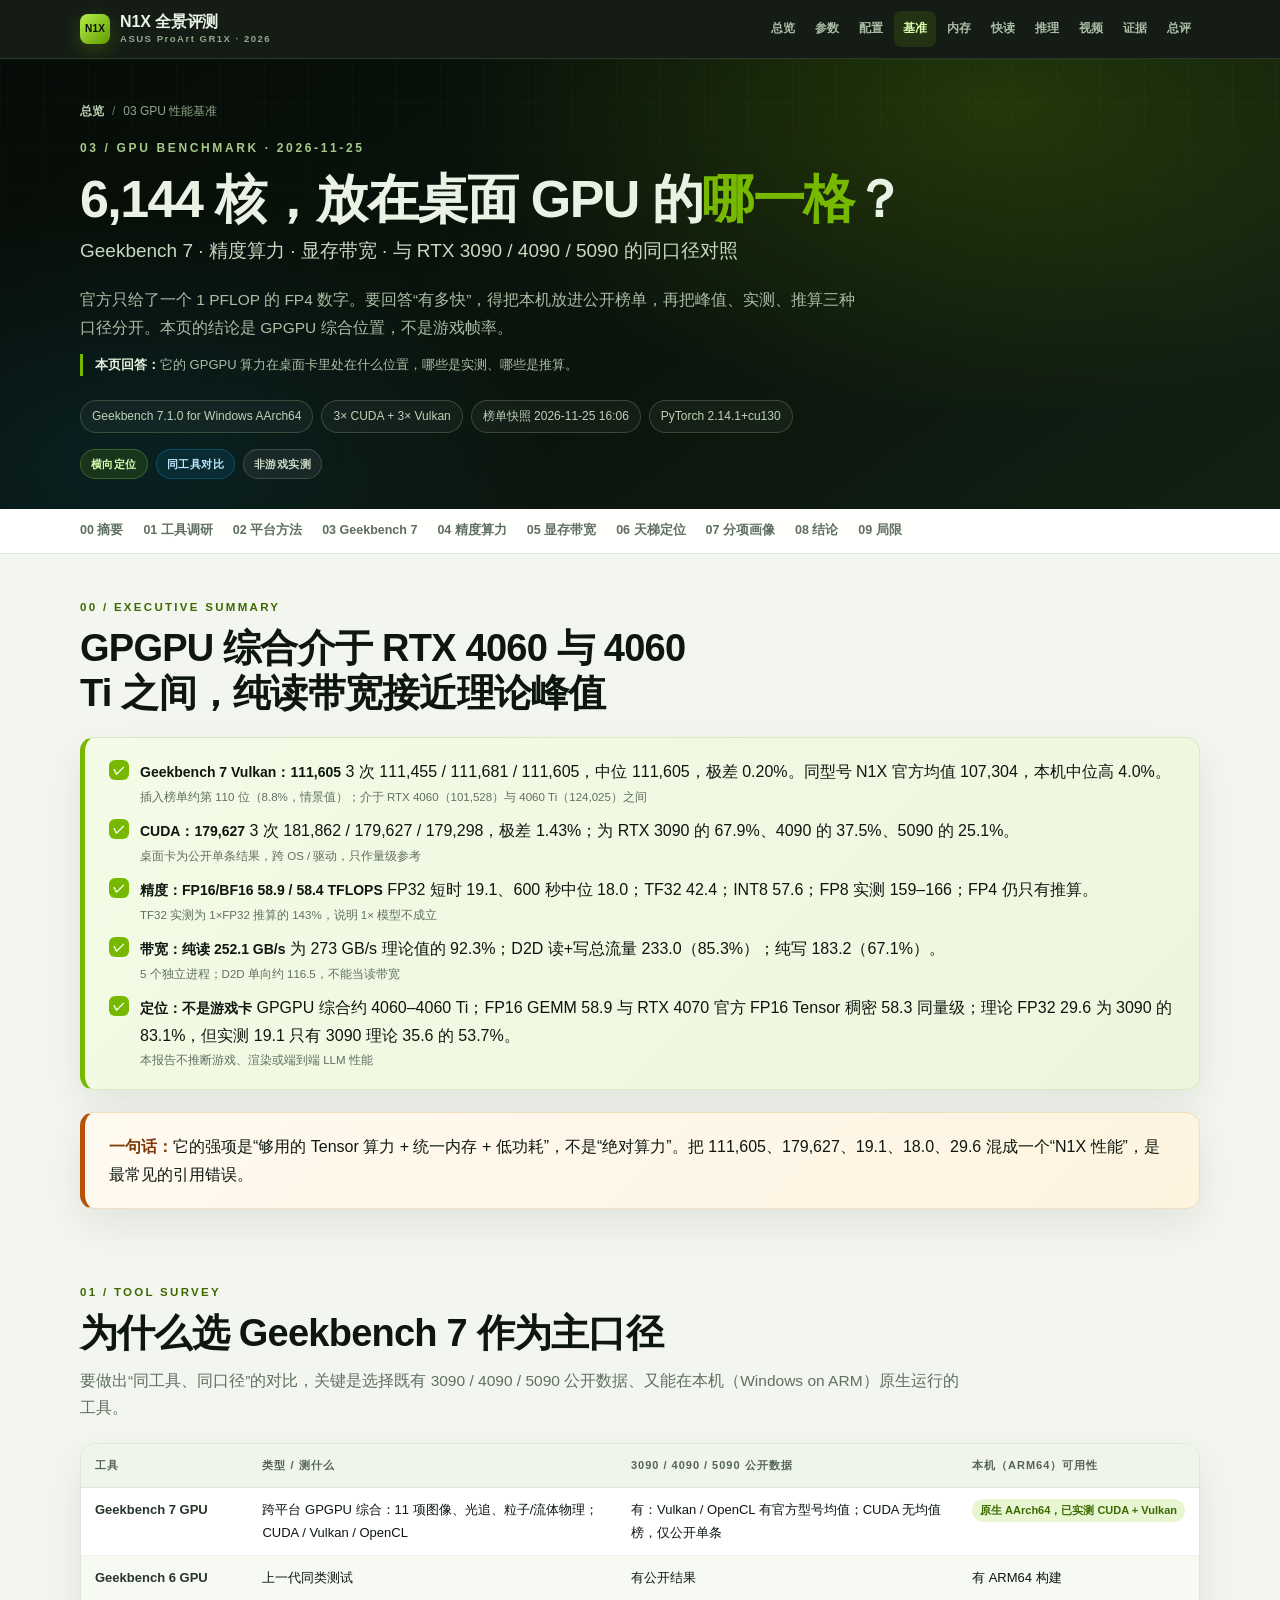
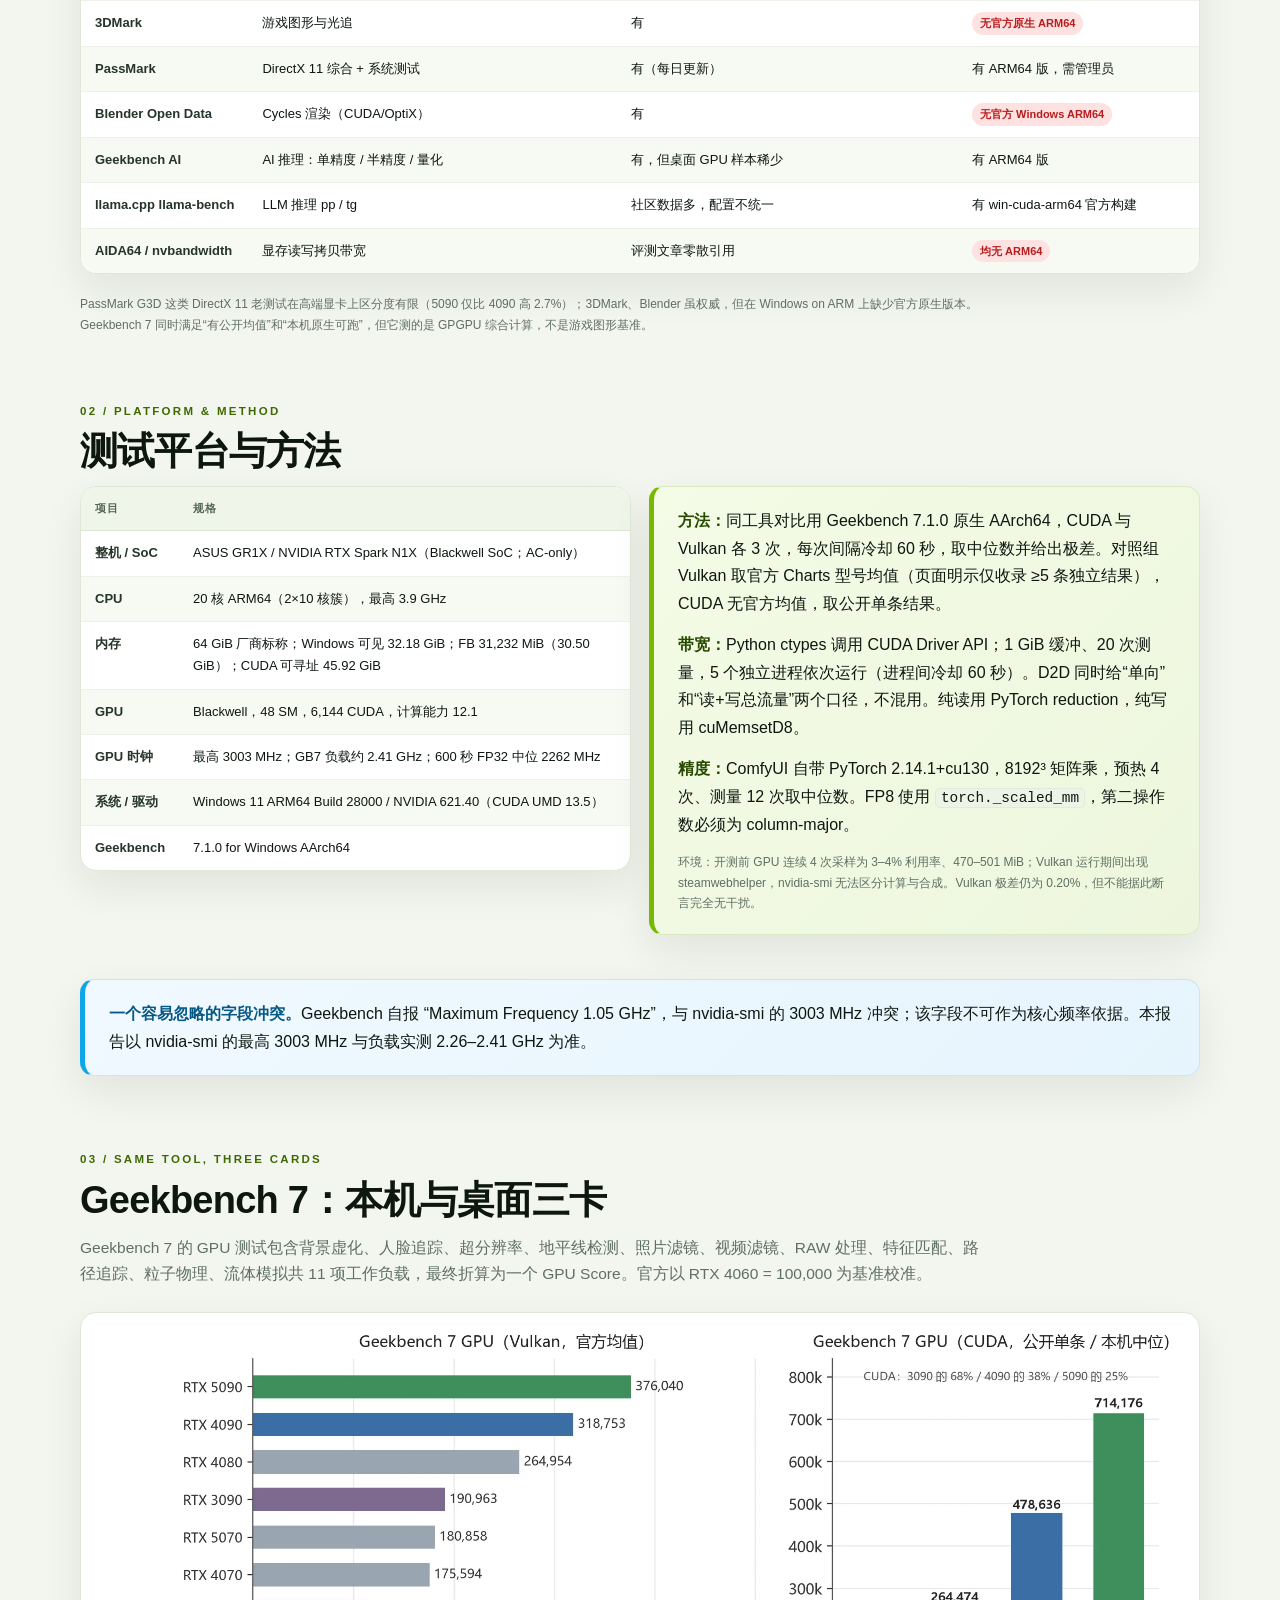
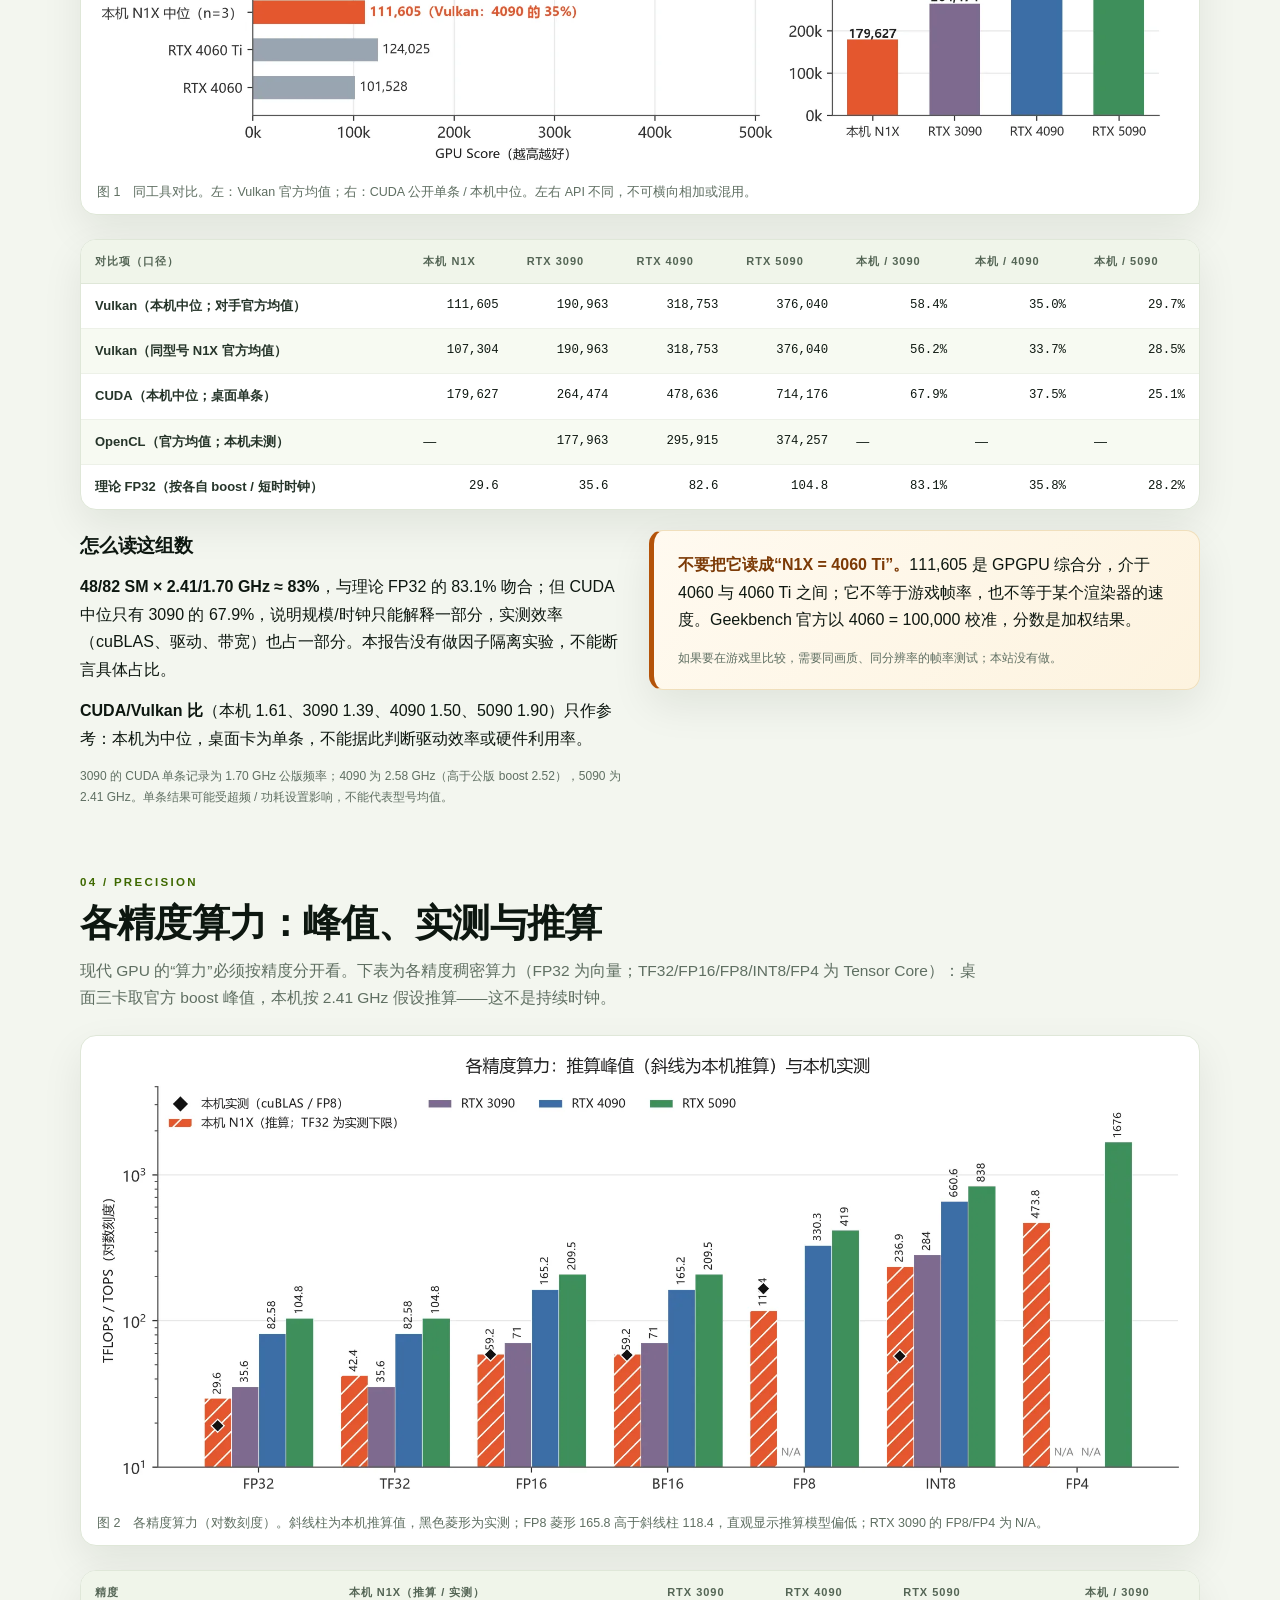
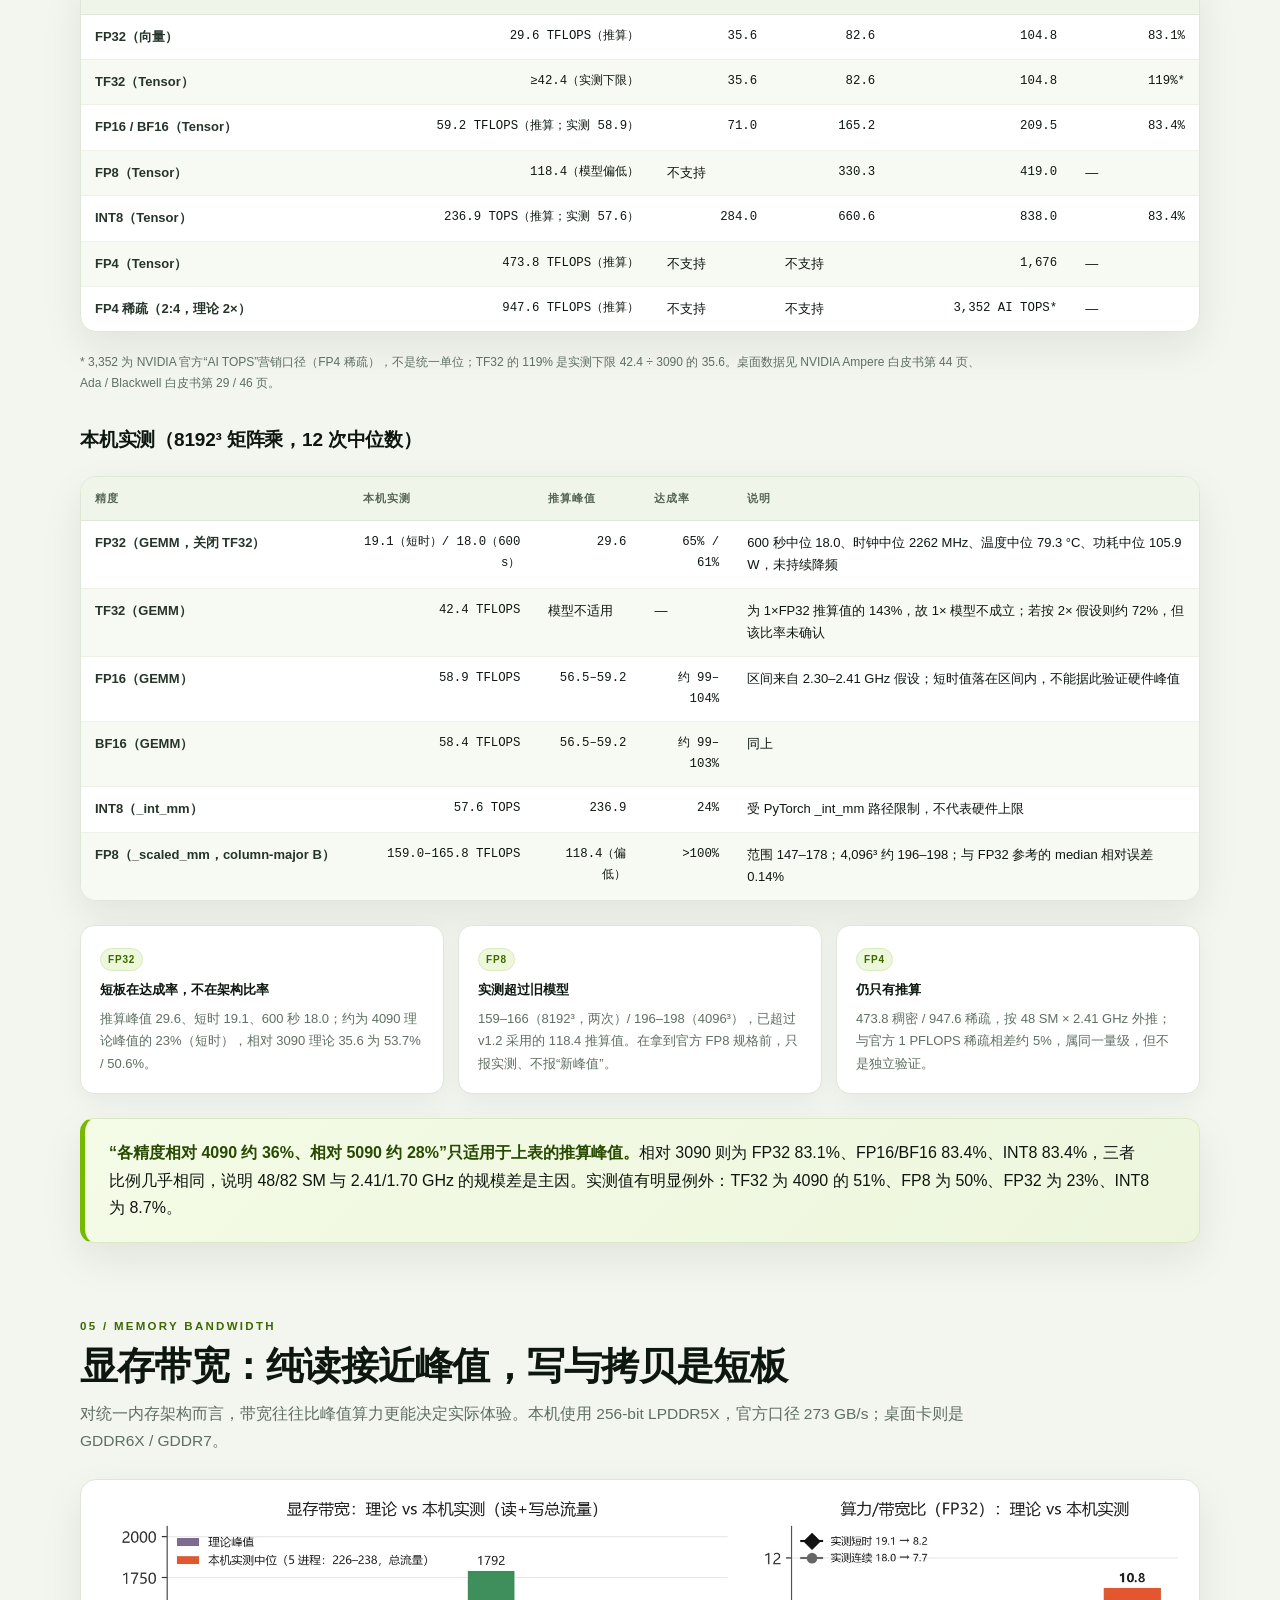
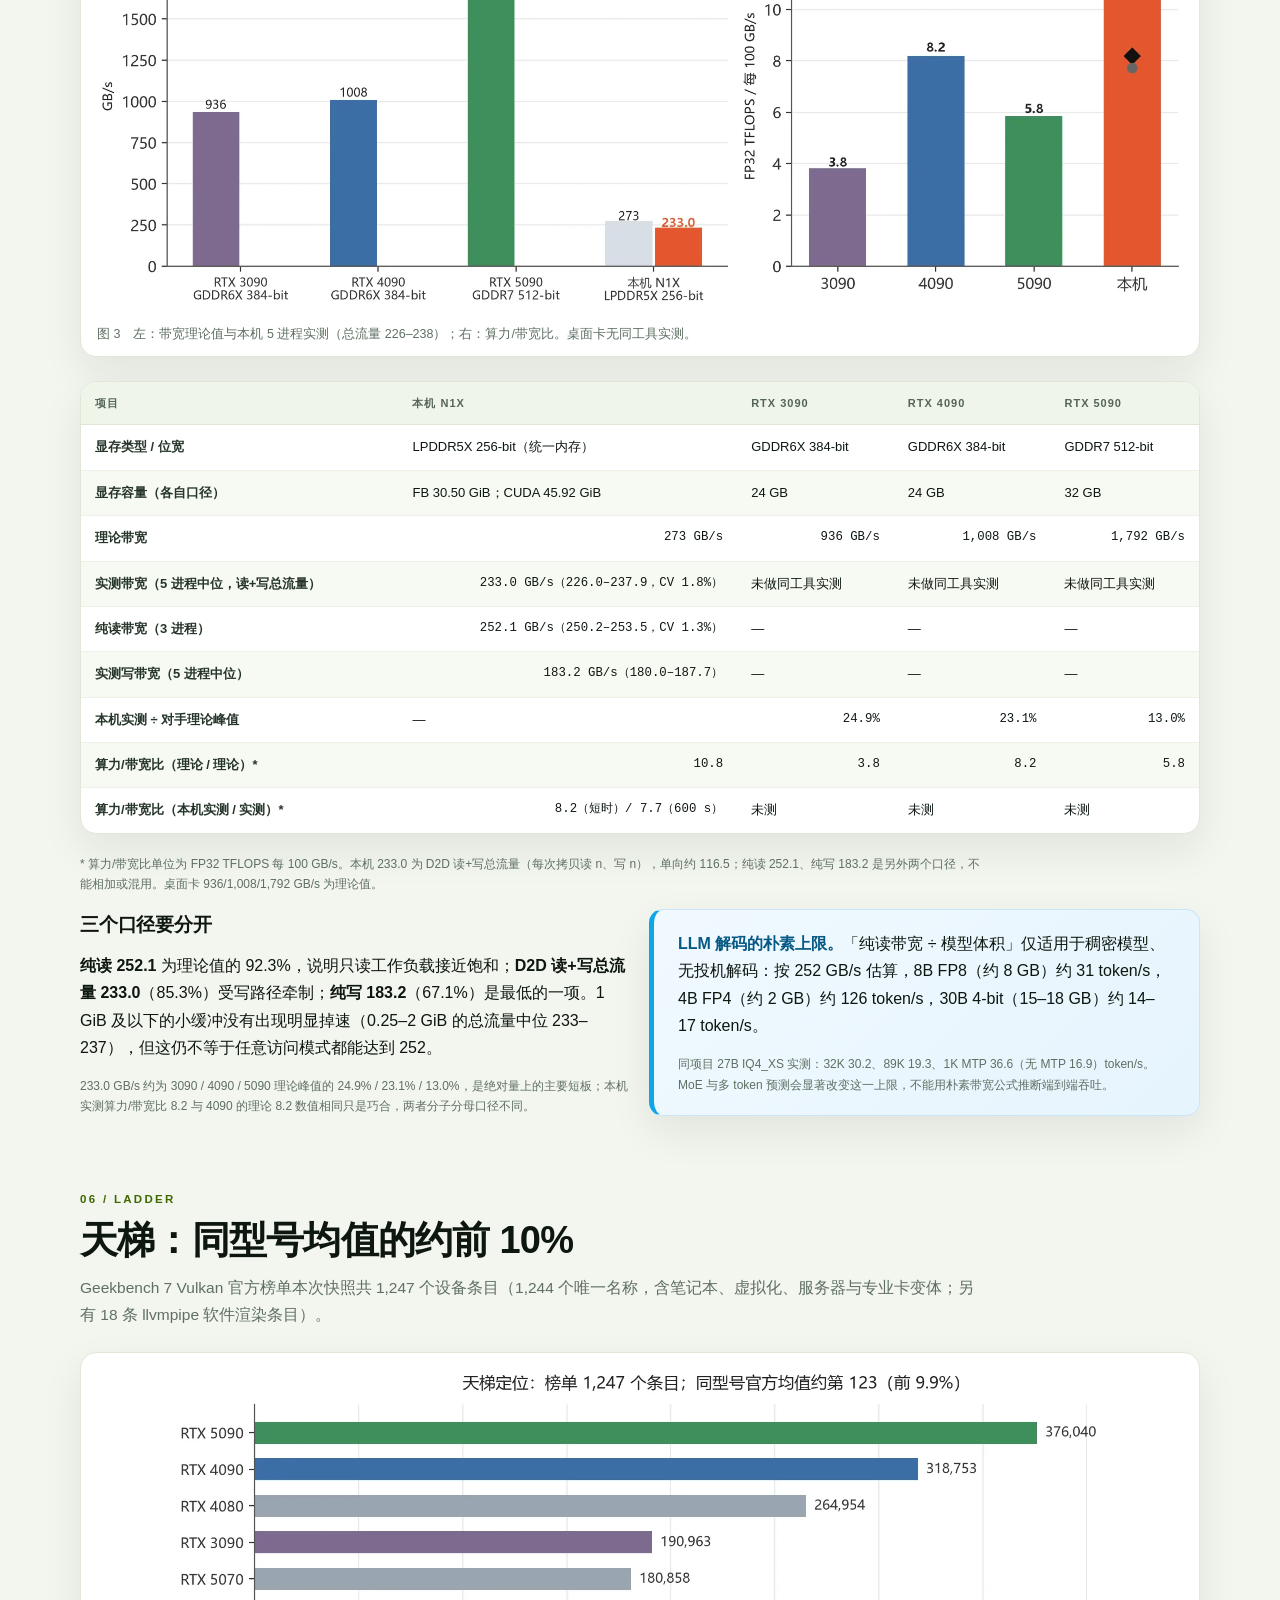
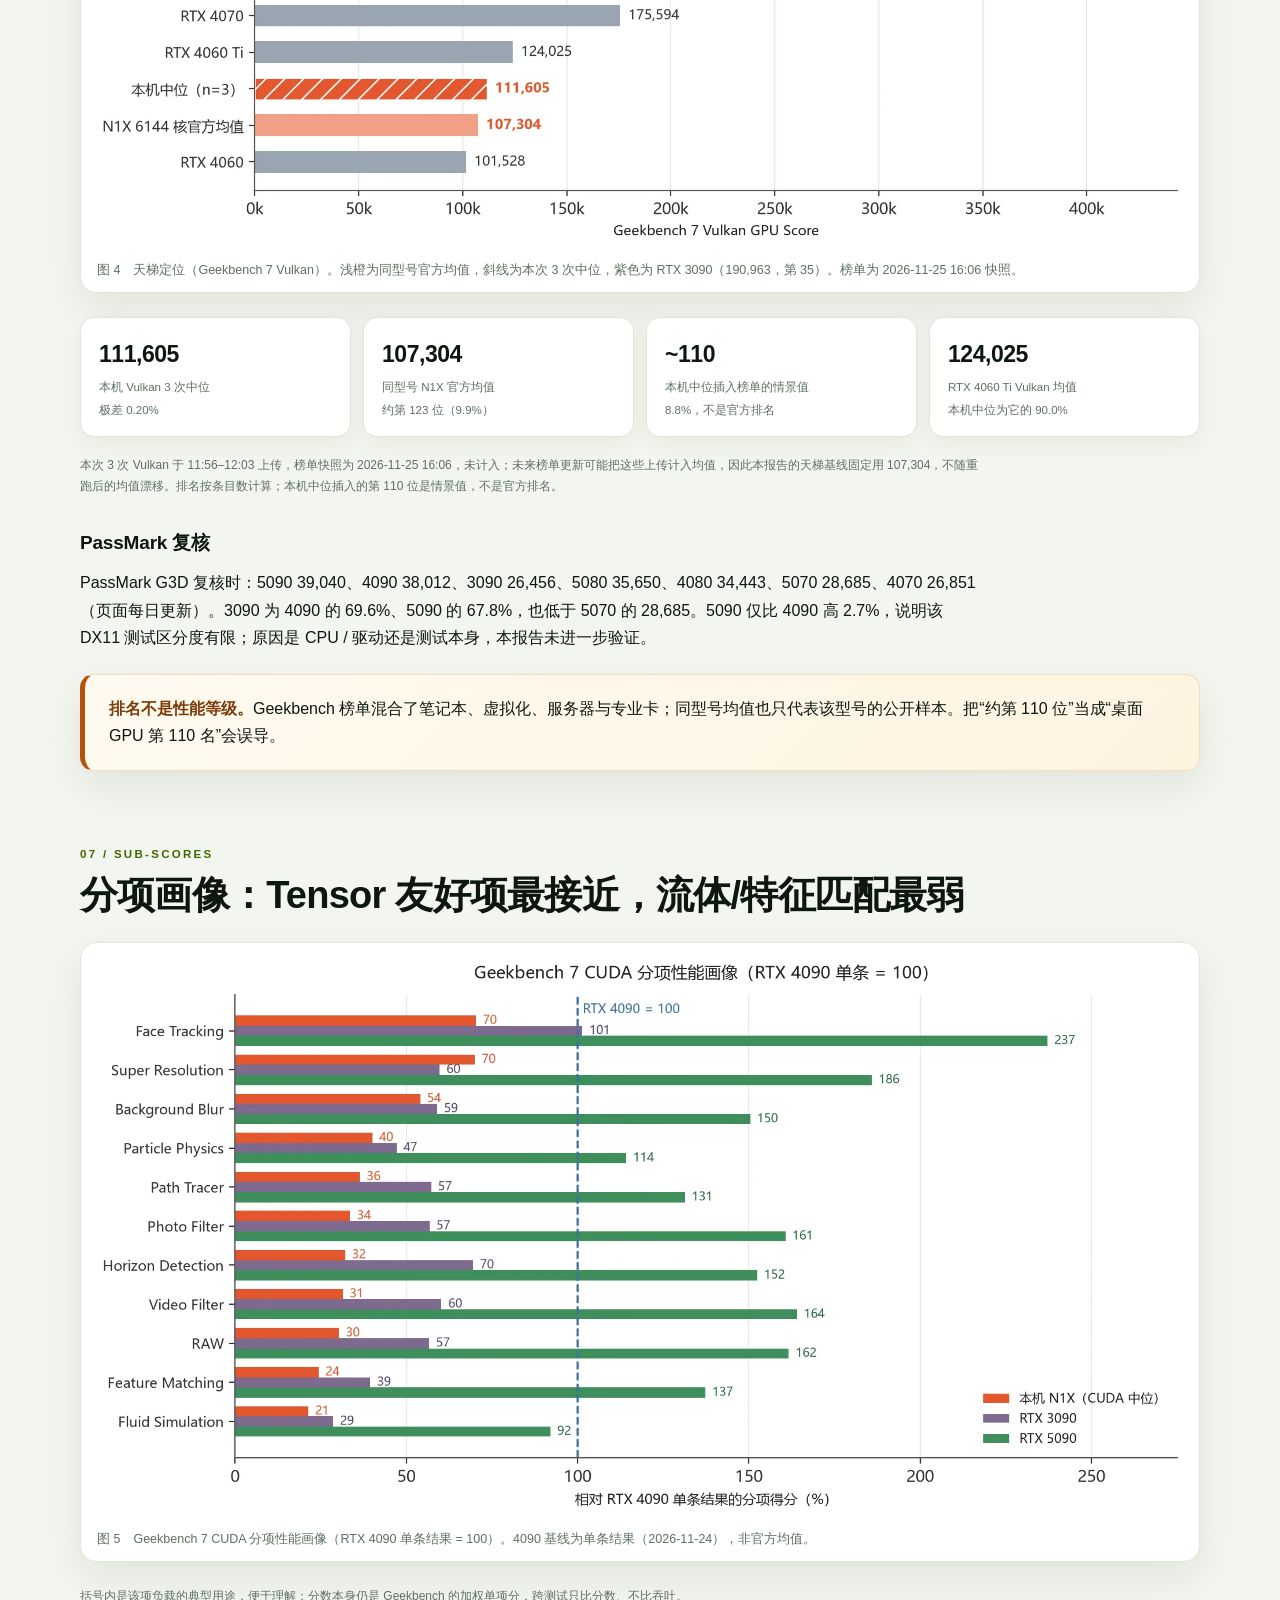
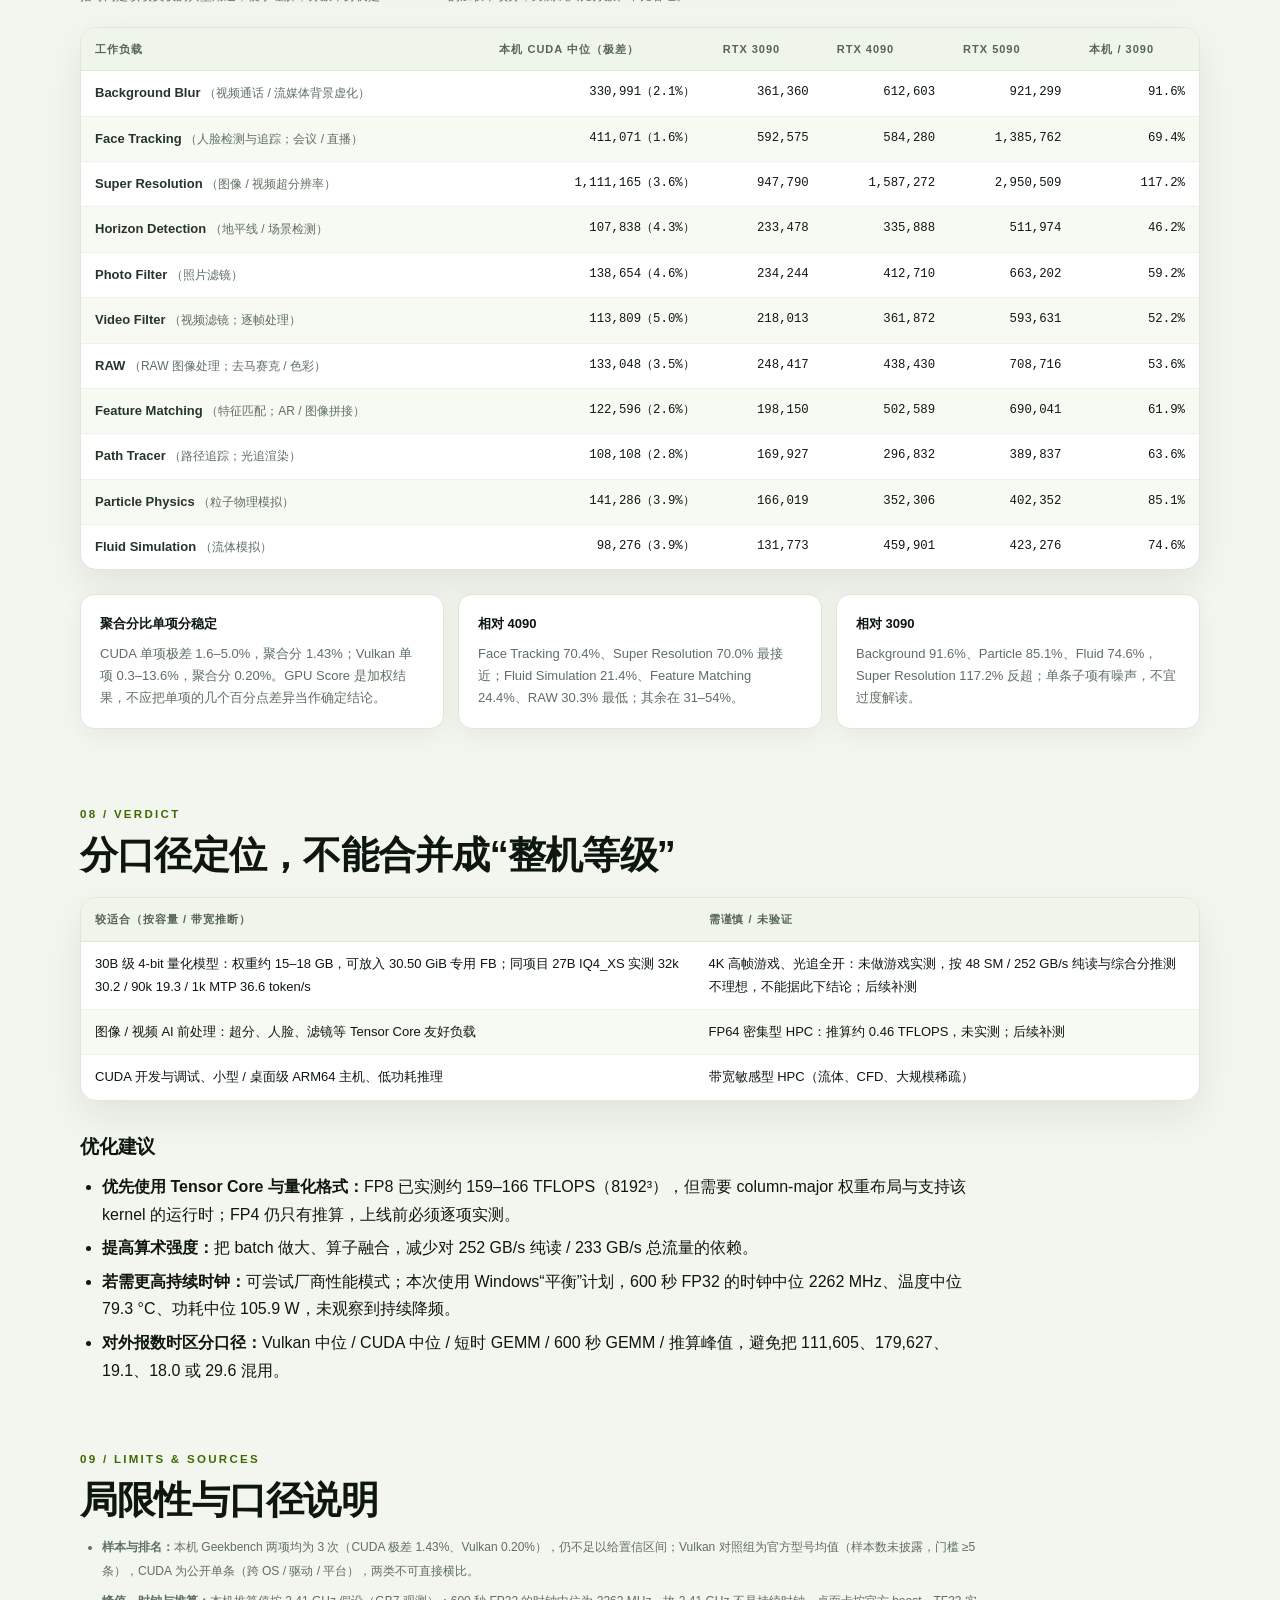
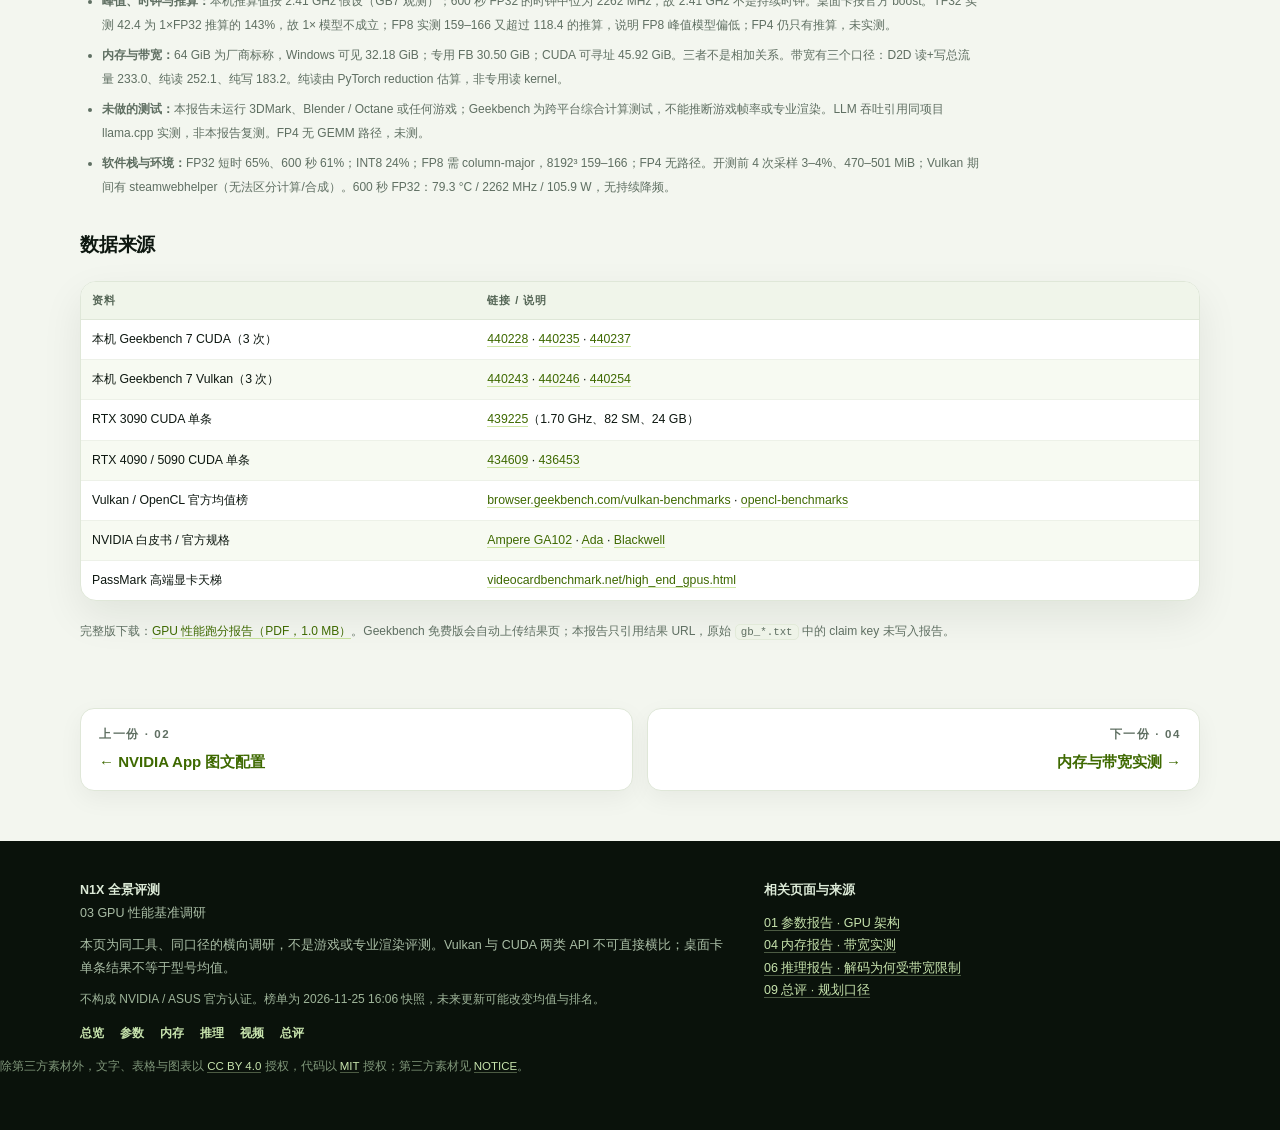
==== commit 9063dae7: "页脚加许可链接，Pages 发布 LICENSE/NOTICE 10 个页面页脚增加 CC BY 4.0 / MIT / NOTICE 链接；workflow 将三个许可文件一并发布；build_sp" ====
--- a/benchmark.html
+++ b/benchmark.html
@@ -2,6 +2,7 @@
 <html lang="zh-CN">
 <head>
 <meta charset="utf-8">
+<meta http-equiv="Content-Security-Policy" content="default-src 'none'; script-src 'self'; style-src 'self' 'unsafe-inline'; img-src 'self' data:; font-src 'self'; connect-src 'none'; object-src 'none'; base-uri 'none'; form-action 'none'; frame-src 'none'">
 <meta name="viewport" content="width=device-width,initial-scale=1">
 <title>03 GPU 性能基准调研 · N1X 全景评测</title>
 <meta name="description" content="RTX Spark N1X 的 Geekbench 7、各精度算力与显存带宽实测，与 RTX 3090 / 4090 / 5090 的同口径对照。">
@@ -376,6 +377,7 @@
       <a href="verdict.html#budget">09 总评 · 规划口径</a></p>
     </div>
   </div>
+  <p class="foot-note">除第三方素材外，文字、表格与图表以 <a href="LICENSE-CONTENT">CC BY 4.0</a> 授权，代码以 <a href="LICENSE">MIT</a> 授权；第三方素材见 <a href="NOTICE">NOTICE</a>。</p>
 </footer>
 <script src="assets/site.js"></script>
 </body>
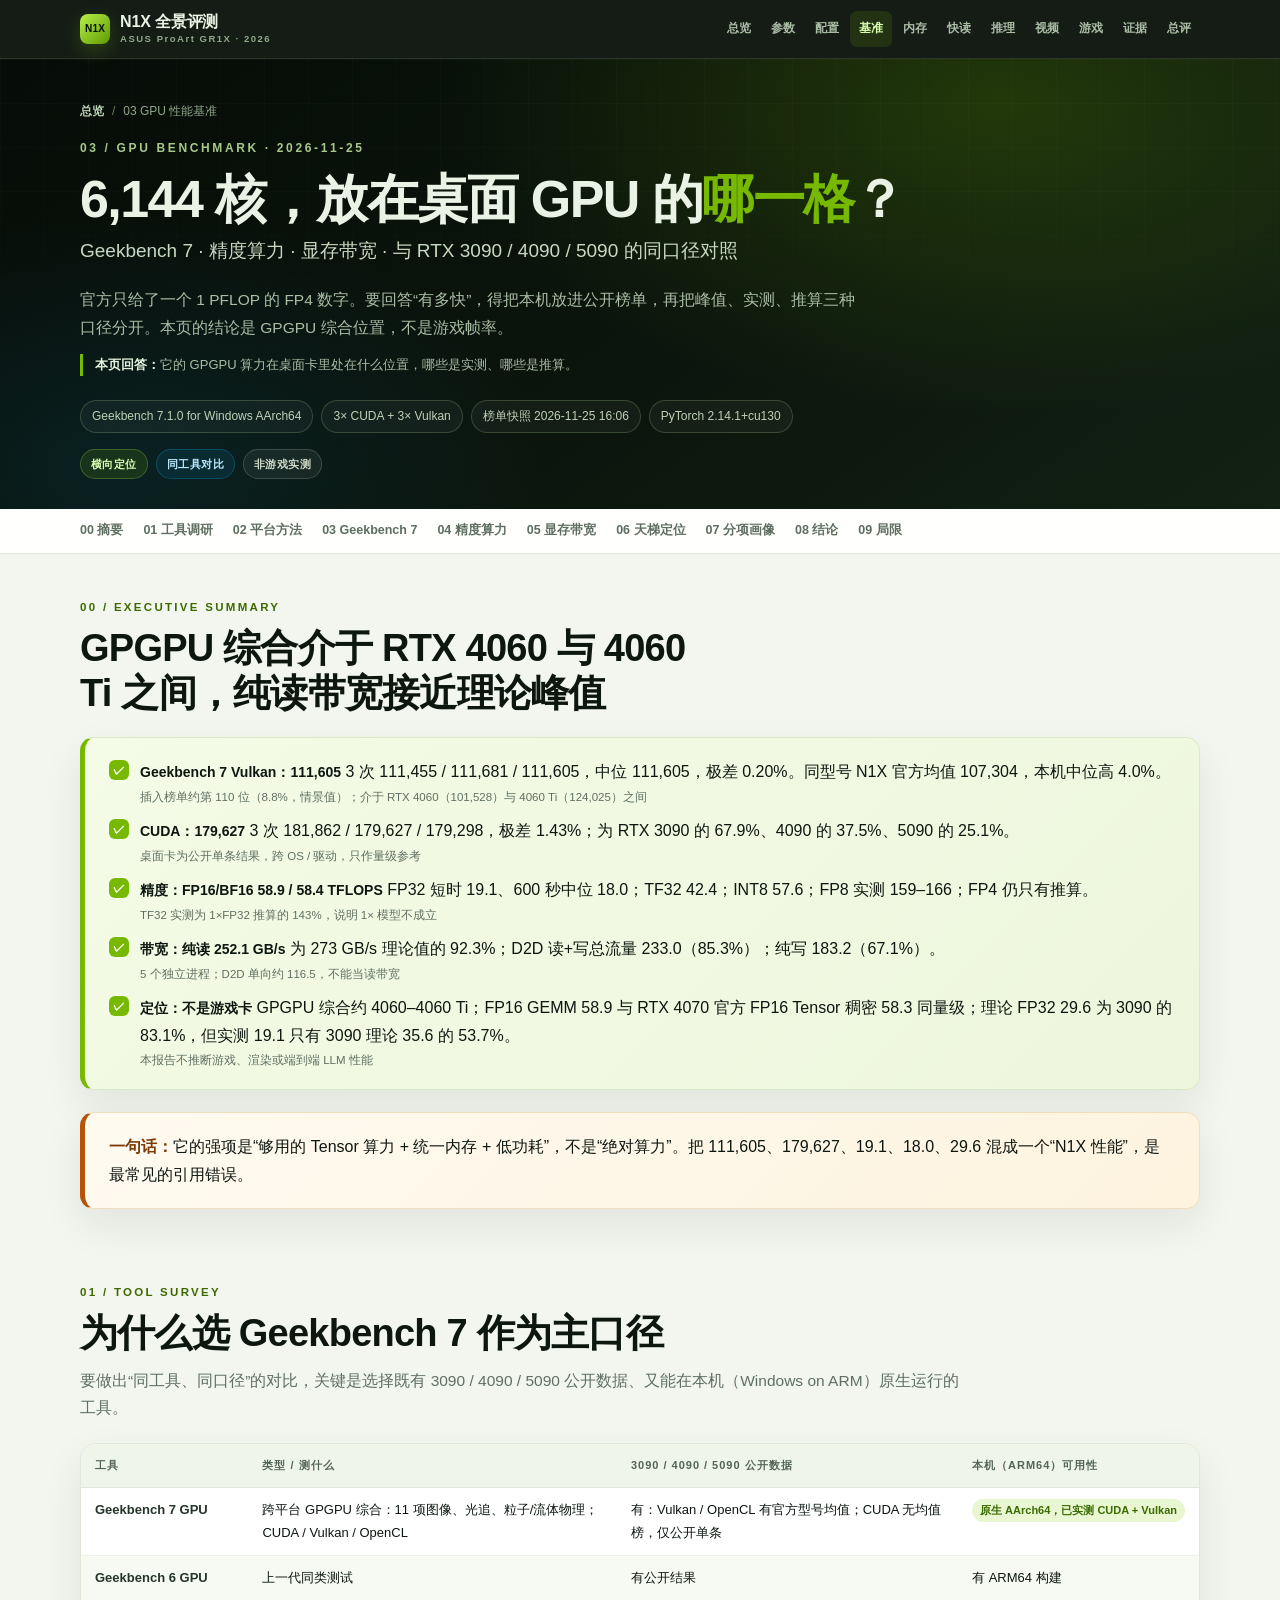
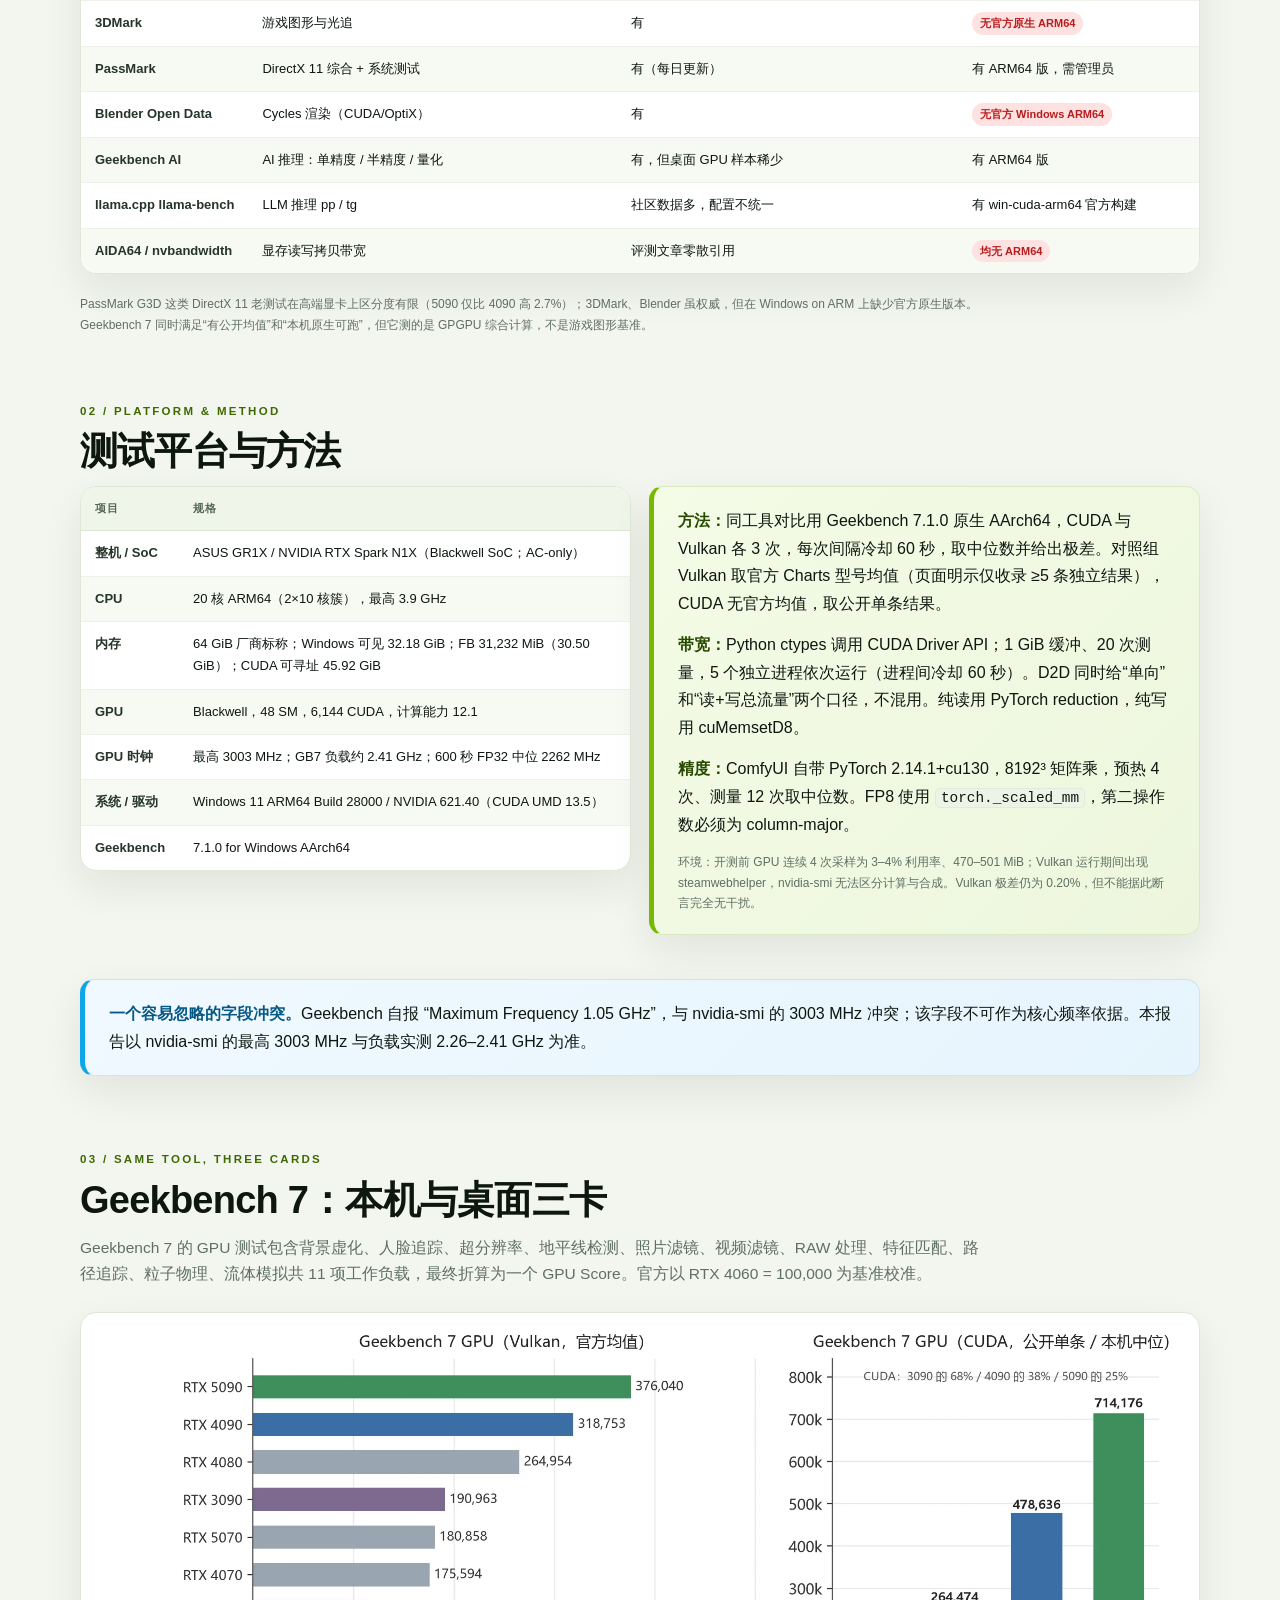
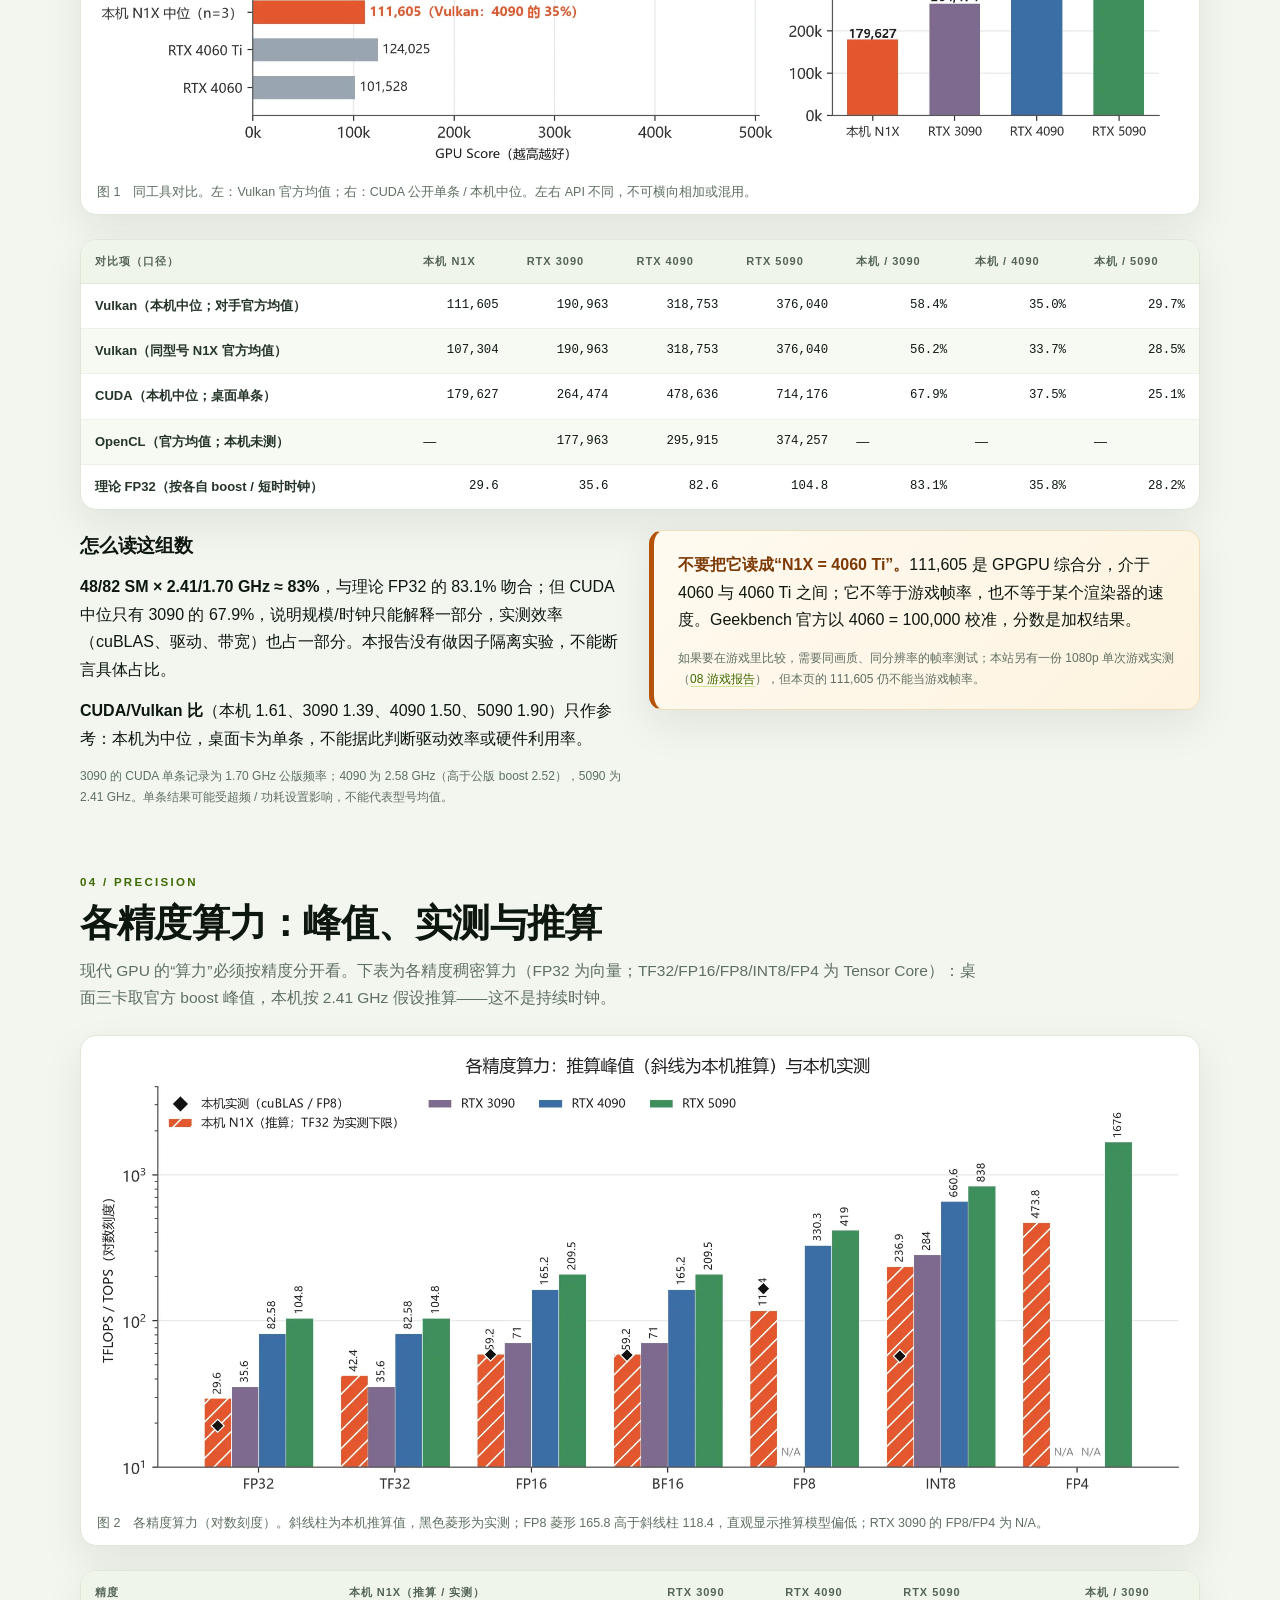
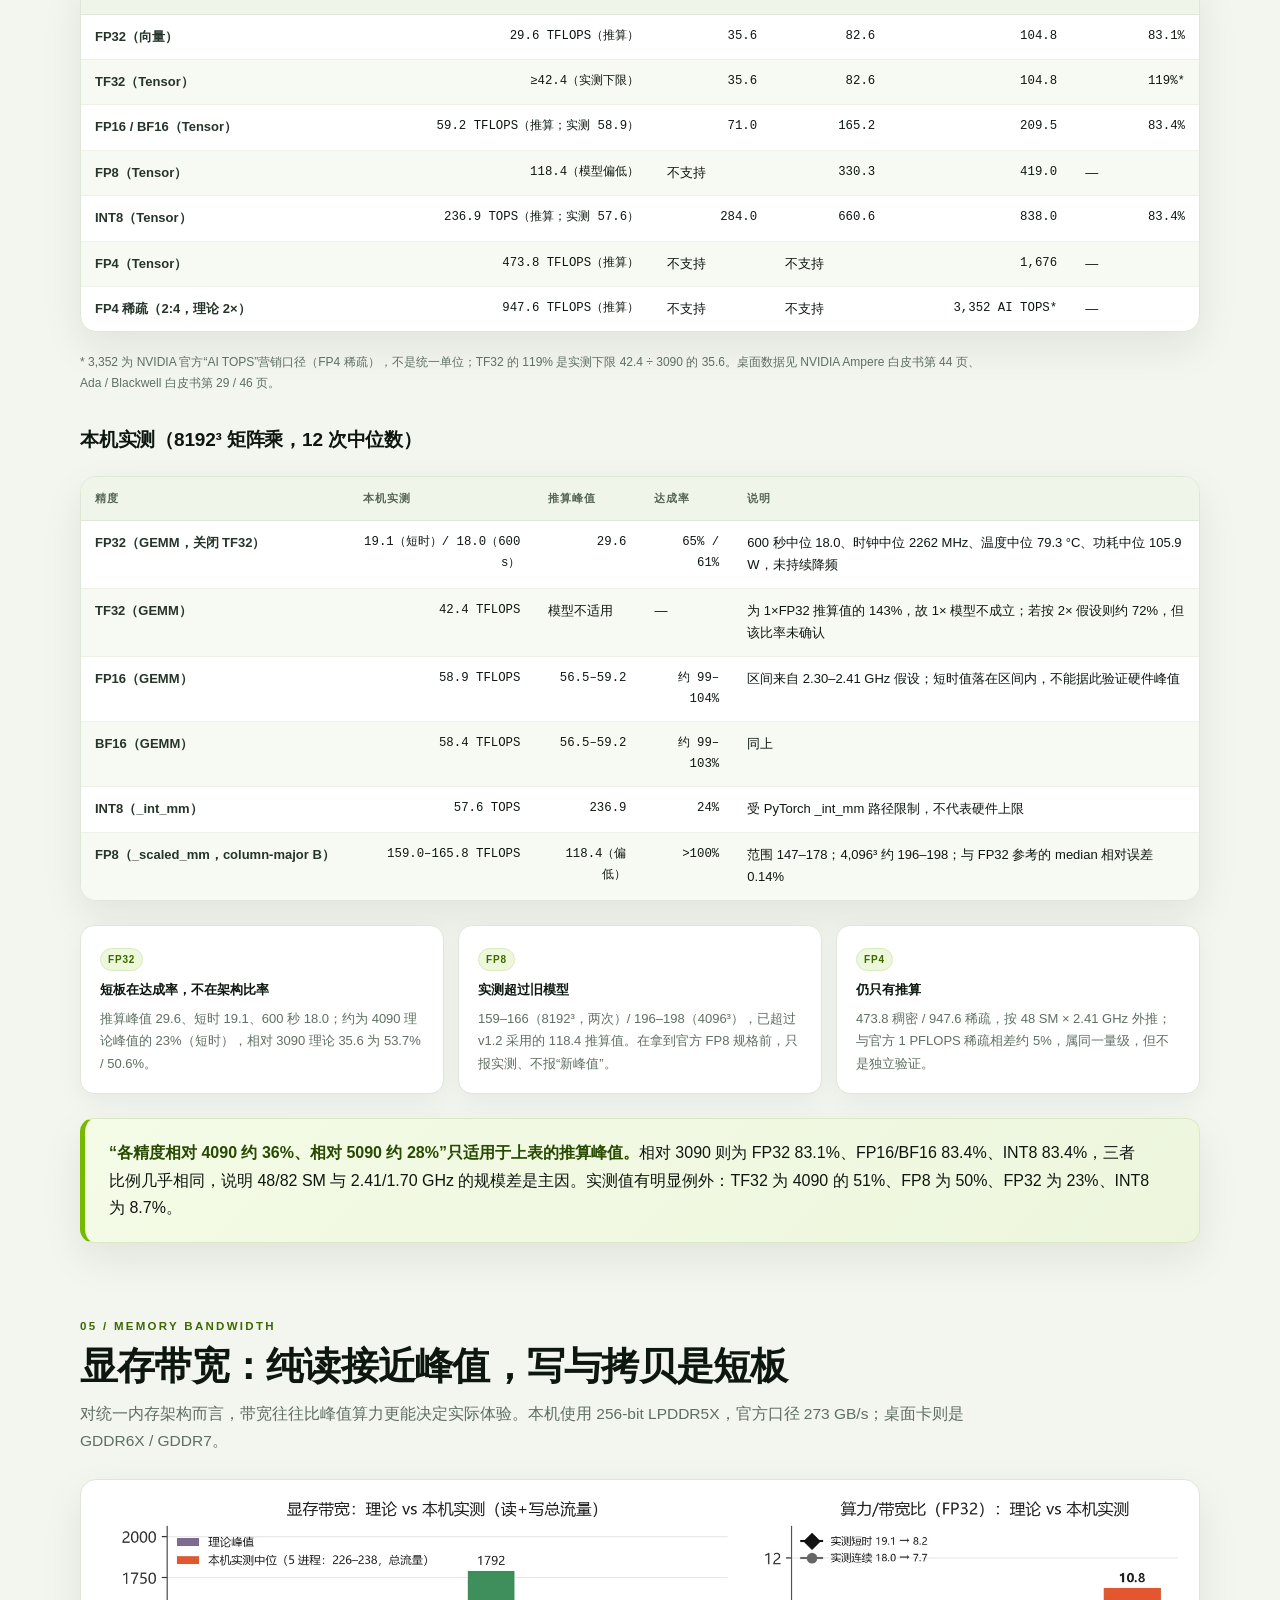
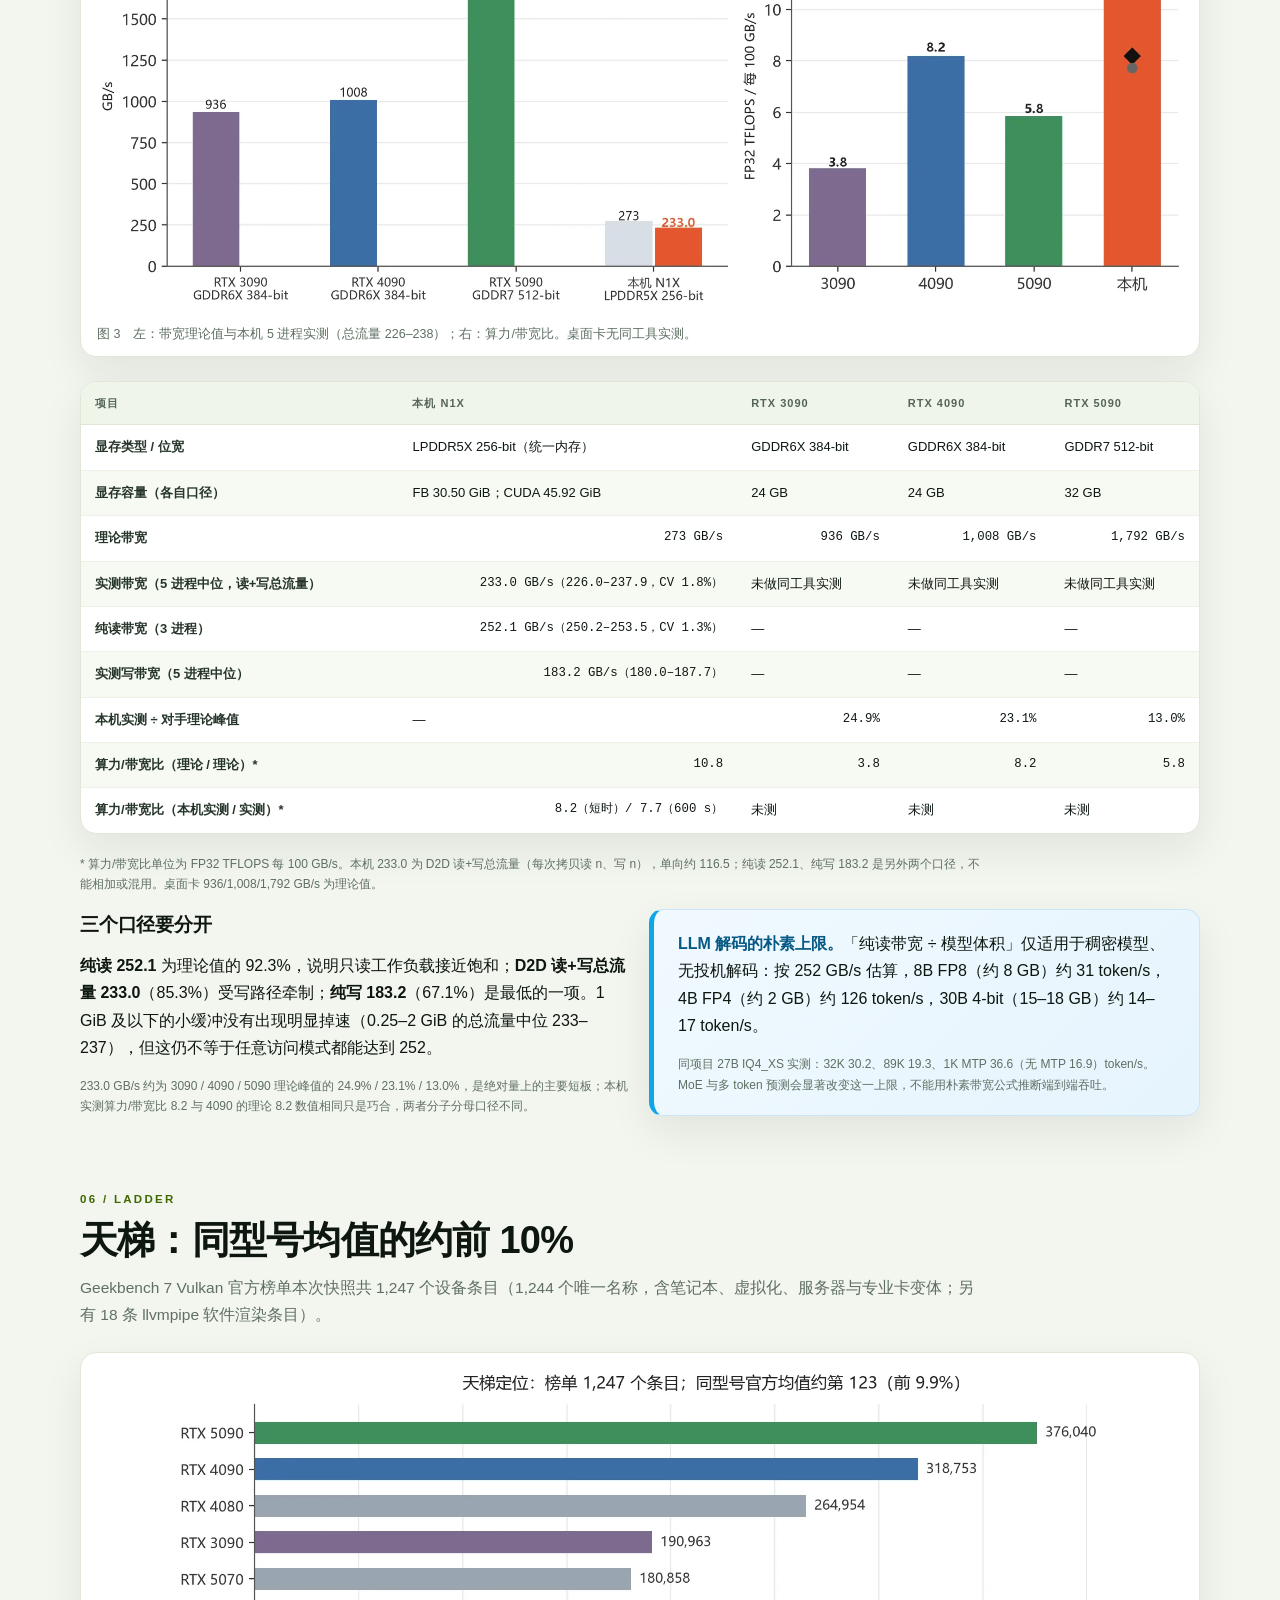
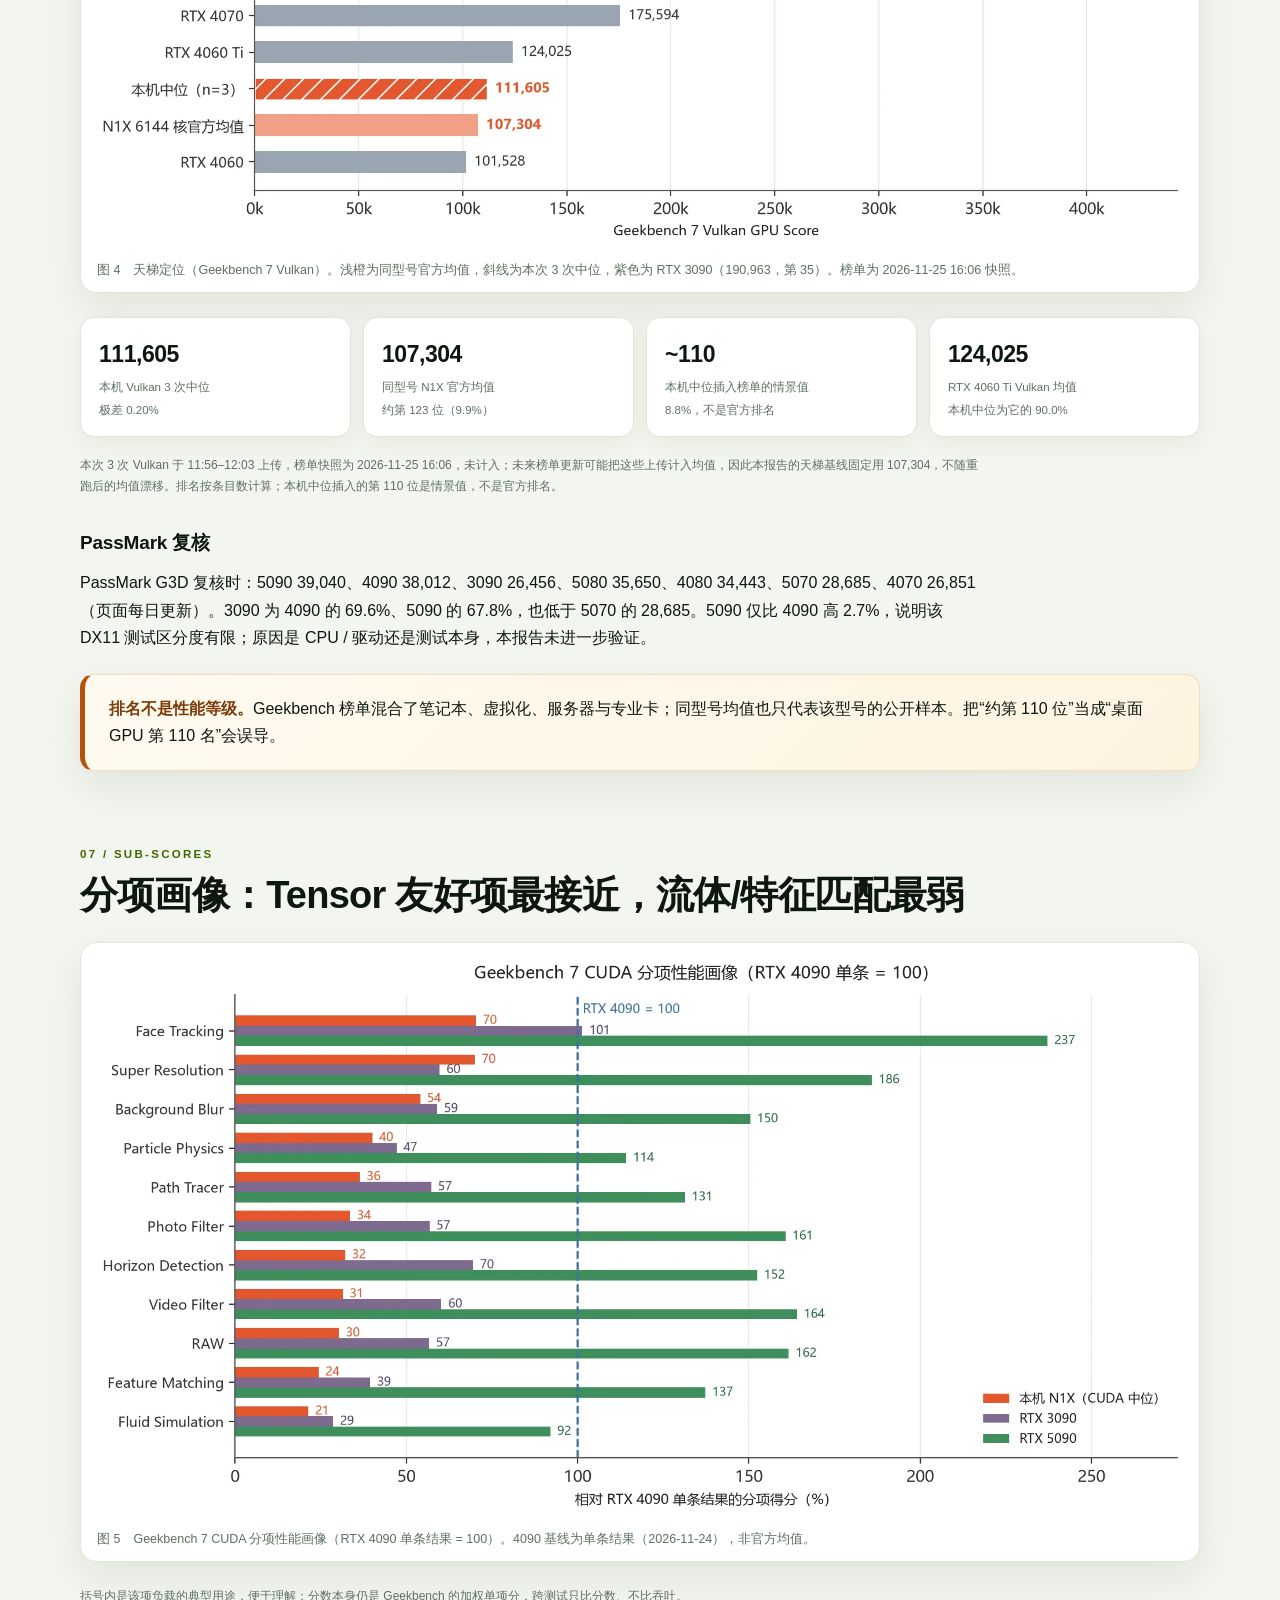
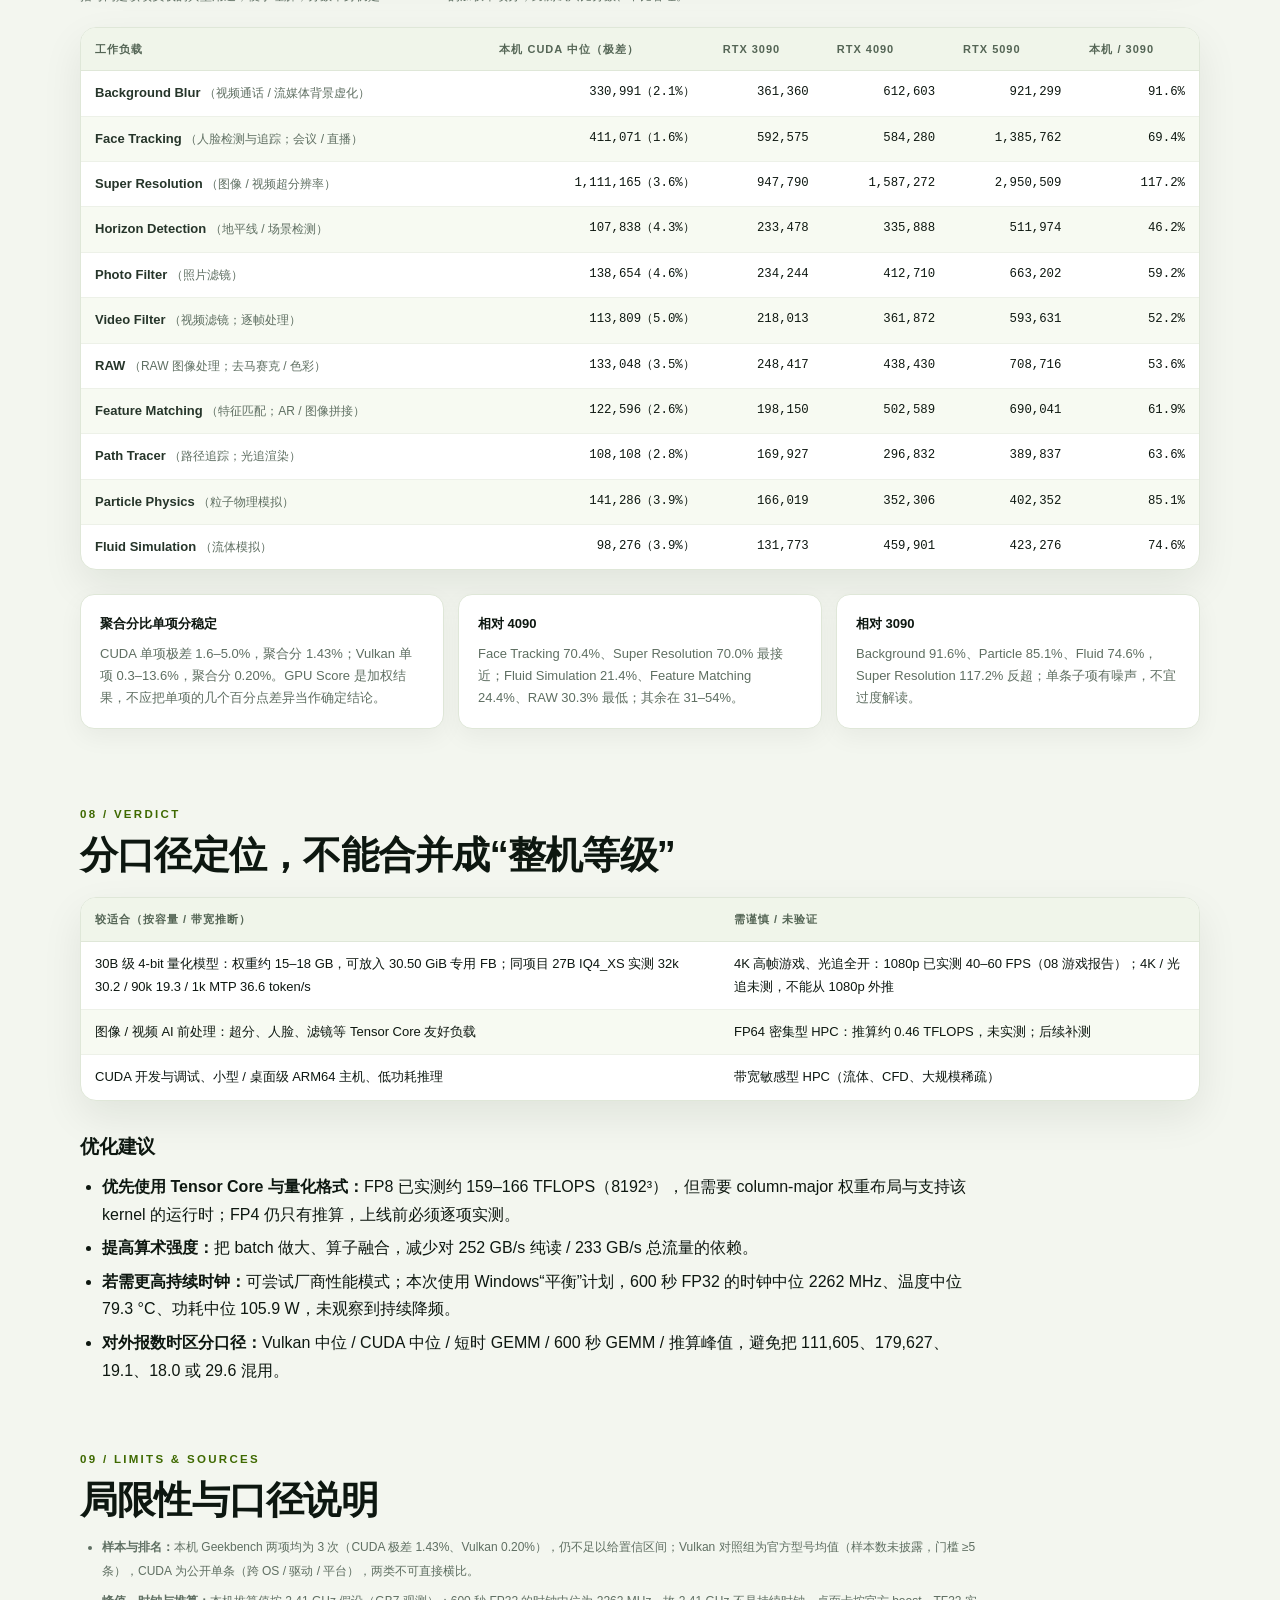
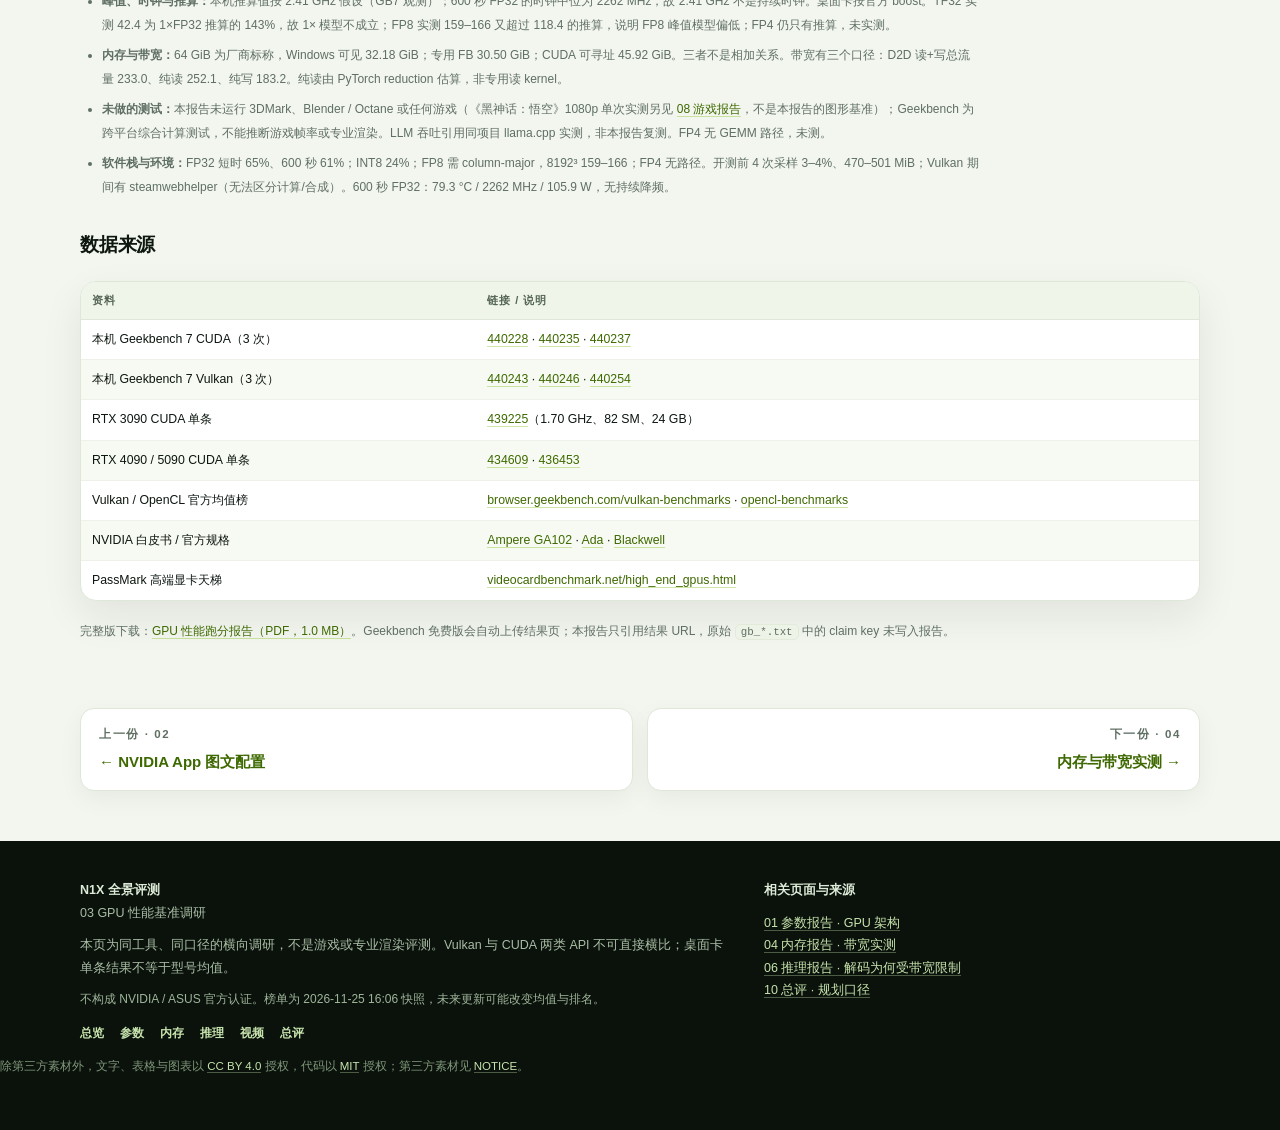
==== commit d39a4441: "新增 08《黑神话：悟空》ARM64 游戏实测，证据与总评顺延" ====
--- a/benchmark.html
+++ b/benchmark.html
@@ -26,6 +26,7 @@
       <a href="memory-story.html">快读</a>
       <a href="qwen.html">推理</a>
       <a href="h3.html">视频</a>
+      <a href="wukong.html">游戏</a>
       <a href="evidence.html">证据</a>
       <a href="verdict.html">总评</a>
     </nav>
@@ -158,7 +159,7 @@
     </div>
     <div class="callout amber" style="margin-top:0">
       <p><strong>不要把它读成“N1X = 4060 Ti”。</strong>111,605 是 GPGPU 综合分，介于 4060 与 4060 Ti 之间；它不等于游戏帧率，也不等于某个渲染器的速度。Geekbench 官方以 4060 = 100,000 校准，分数是加权结果。</p>
-      <p class="small" style="margin-bottom:0">如果要在游戏里比较，需要同画质、同分辨率的帧率测试；本站没有做。</p>
+      <p class="small" style="margin-bottom:0">如果要在游戏里比较，需要同画质、同分辨率的帧率测试；本站另有一份 1080p 单次游戏实测（<a href="wukong.html">08 游戏报告</a>），但本页的 111,605 仍不能当游戏帧率。</p>
     </div>
   </div>
 </section>
@@ -311,7 +312,7 @@
     <table>
       <thead><tr><th>较适合（按容量 / 带宽推断）</th><th>需谨慎 / 未验证</th></tr></thead>
       <tbody>
-        <tr><td>30B 级 4-bit 量化模型：权重约 15–18 GB，可放入 30.50 GiB 专用 FB；同项目 27B IQ4_XS 实测 32k 30.2 / 90k 19.3 / 1k MTP 36.6 token/s</td><td>4K 高帧游戏、光追全开：未做游戏实测，按 48 SM / 252 GB/s 纯读与综合分推测不理想，不能据此下结论；后续补测</td></tr>
+        <tr><td>30B 级 4-bit 量化模型：权重约 15–18 GB，可放入 30.50 GiB 专用 FB；同项目 27B IQ4_XS 实测 32k 30.2 / 90k 19.3 / 1k MTP 36.6 token/s</td><td>4K 高帧游戏、光追全开：1080p 已实测 40–60 FPS（08 游戏报告）；4K / 光追未测，不能从 1080p 外推</td></tr>
         <tr><td>图像 / 视频 AI 前处理：超分、人脸、滤镜等 Tensor Core 友好负载</td><td>FP64 密集型 HPC：推算约 0.46 TFLOPS，未实测；后续补测</td></tr>
         <tr><td>CUDA 开发与调试、小型 / 桌面级 ARM64 主机、低功耗推理</td><td>带宽敏感型 HPC（流体、CFD、大规模稀疏）</td></tr>
       </tbody>
@@ -333,7 +334,7 @@
     <li><b>样本与排名：</b>本机 Geekbench 两项均为 3 次（CUDA 极差 1.43%、Vulkan 0.20%），仍不足以给置信区间；Vulkan 对照组为官方型号均值（样本数未披露，门槛 ≥5 条），CUDA 为公开单条（跨 OS / 驱动 / 平台），两类不可直接横比。</li>
     <li><b>峰值、时钟与推算：</b>本机推算值按 2.41 GHz 假设（GB7 观测）；600 秒 FP32 的时钟中位为 2262 MHz，故 2.41 GHz 不是持续时钟。桌面卡按官方 boost。TF32 实测 42.4 为 1×FP32 推算的 143%，故 1× 模型不成立；FP8 实测 159–166 又超过 118.4 的推算，说明 FP8 峰值模型偏低；FP4 仍只有推算，未实测。</li>
     <li><b>内存与带宽：</b>64 GiB 为厂商标称，Windows 可见 32.18 GiB；专用 FB 30.50 GiB；CUDA 可寻址 45.92 GiB。三者不是相加关系。带宽有三个口径：D2D 读+写总流量 233.0、纯读 252.1、纯写 183.2。纯读由 PyTorch reduction 估算，非专用读 kernel。</li>
-    <li><b>未做的测试：</b>本报告未运行 3DMark、Blender / Octane 或任何游戏；Geekbench 为跨平台综合计算测试，不能推断游戏帧率或专业渲染。LLM 吞吐引用同项目 llama.cpp 实测，非本报告复测。FP4 无 GEMM 路径，未测。</li>
+    <li><b>未做的测试：</b>本报告未运行 3DMark、Blender / Octane 或任何游戏（《黑神话：悟空》1080p 单次实测另见 <a href="wukong.html">08 游戏报告</a>，不是本报告的图形基准）；Geekbench 为跨平台综合计算测试，不能推断游戏帧率或专业渲染。LLM 吞吐引用同项目 llama.cpp 实测，非本报告复测。FP4 无 GEMM 路径，未测。</li>
     <li><b>软件栈与环境：</b>FP32 短时 65%、600 秒 61%；INT8 24%；FP8 需 column-major，8192³ 159–166；FP4 无路径。开测前 4 次采样 3–4%、470–501 MiB；Vulkan 期间有 steamwebhelper（无法区分计算/合成）。600 秒 FP32：79.3 °C / 2262 MHz / 105.9 W，无持续降频。</li>
   </ul>
   <h3>数据来源</h3>
@@ -374,7 +375,7 @@
       <p><a href="spec.html#gpu">01 参数报告 · GPU 架构</a><br>
       <a href="memory.html#bandwidth">04 内存报告 · 带宽实测</a><br>
       <a href="qwen.html#discussion">06 推理报告 · 解码为何受带宽限制</a><br>
-      <a href="verdict.html#budget">09 总评 · 规划口径</a></p>
+      <a href="verdict.html#budget">10 总评 · 规划口径</a></p>
     </div>
   </div>
   <p class="foot-note">除第三方素材外，文字、表格与图表以 <a href="LICENSE-CONTENT">CC BY 4.0</a> 授权，代码以 <a href="LICENSE">MIT</a> 授权；第三方素材见 <a href="NOTICE">NOTICE</a>。</p>
--- a/assets/site.css
+++ b/assets/site.css
@@ -231,7 +231,7 @@
 .path-card ol{margin:0;padding-left:18px;font-size:12.8px;color:#35443a}
 .path-card li{margin-bottom:5px}
 .path-card .go{margin-top:auto;padding-top:12px;font-size:12px;font-weight:800}
-.chain{display:grid;grid-template-columns:repeat(6,1fr);gap:0;margin:26px 0 8px;position:relative}
+.chain{display:grid;grid-template-columns:repeat(7,1fr);gap:0;margin:26px 0 8px;position:relative}
 .chain:before{content:"";position:absolute;left:6%;right:6%;top:26px;height:2px;background:linear-gradient(90deg,#cfe3b5,#76b900,#cfe3b5);z-index:0}
 .chain-step{position:relative;z-index:1;padding:0 10px;text-align:center}
 .chain-step .dot{width:54px;height:54px;border-radius:50%;margin:0 auto 10px;background:var(--card);border:2px solid #b9d994;display:grid;place-items:center;font-size:12px;font-weight:900;color:var(--green-dark);box-shadow:0 6px 18px rgba(13,23,16,.06)}
